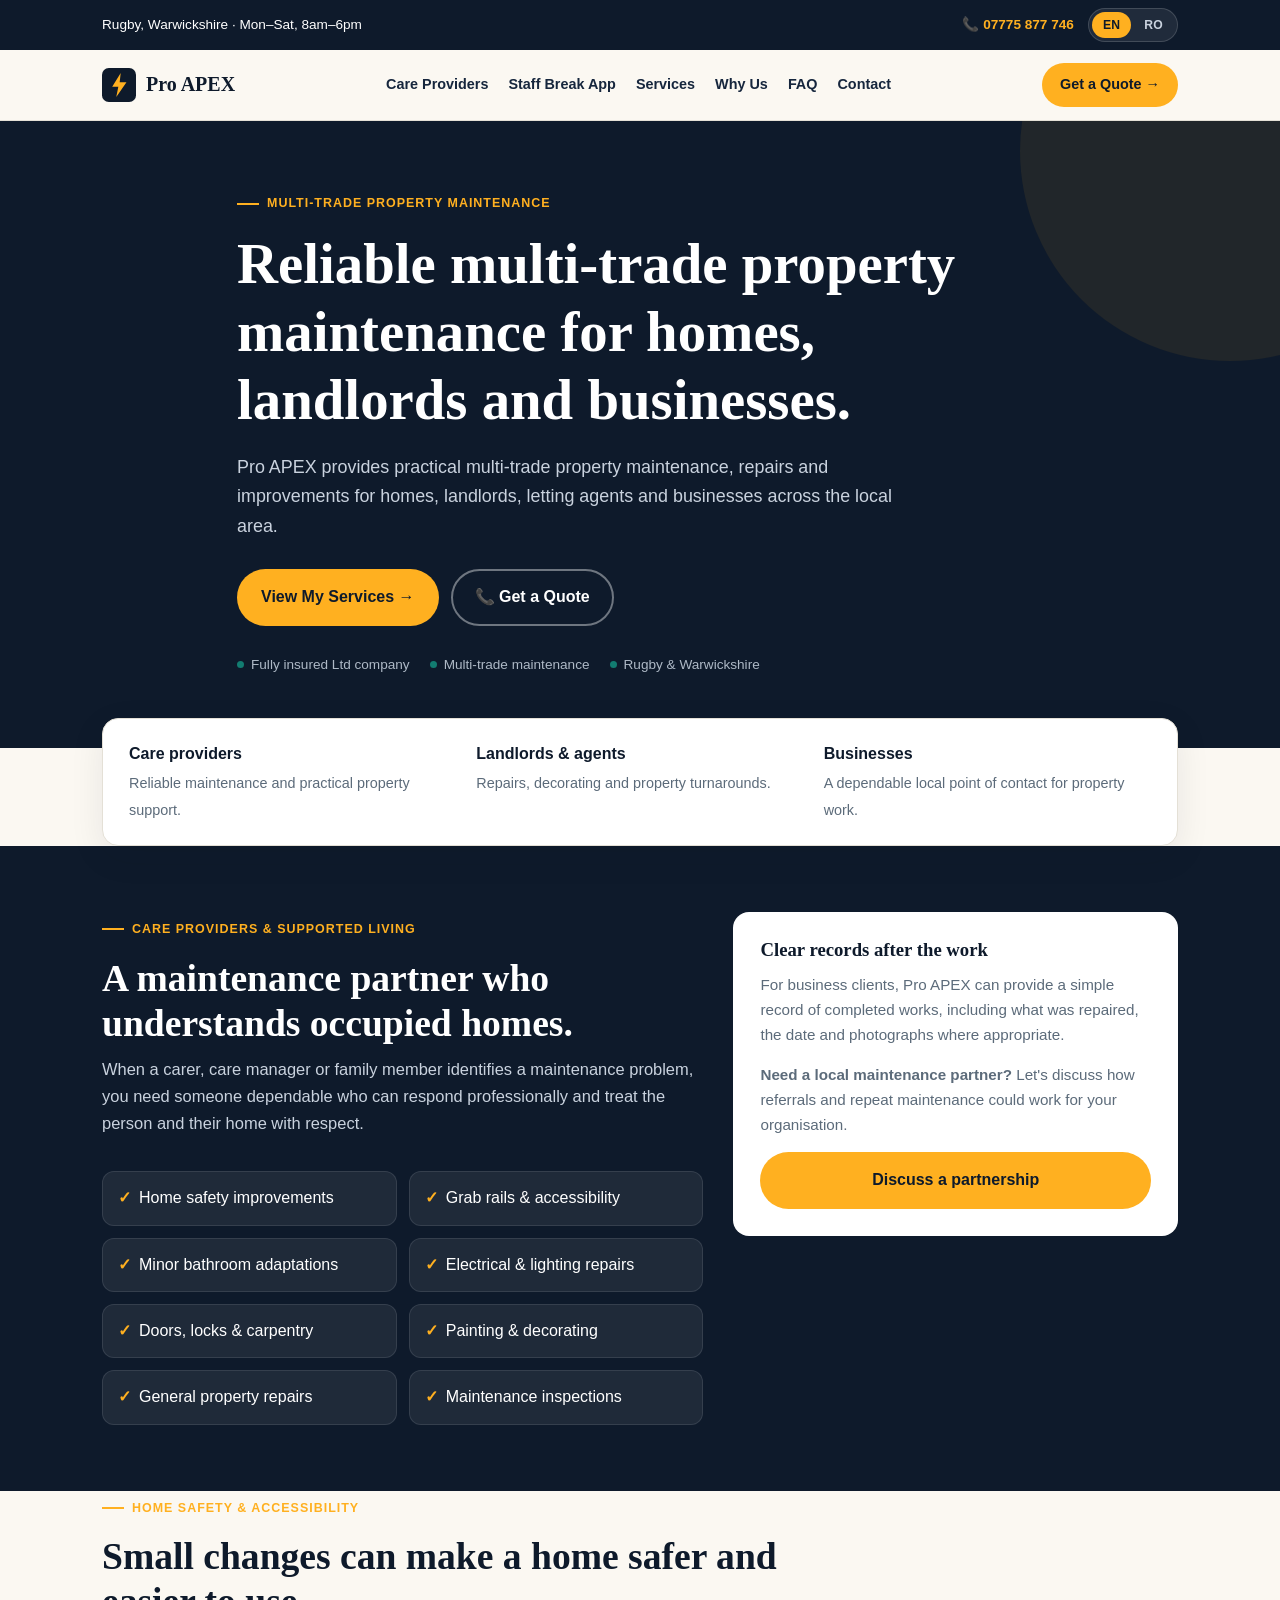
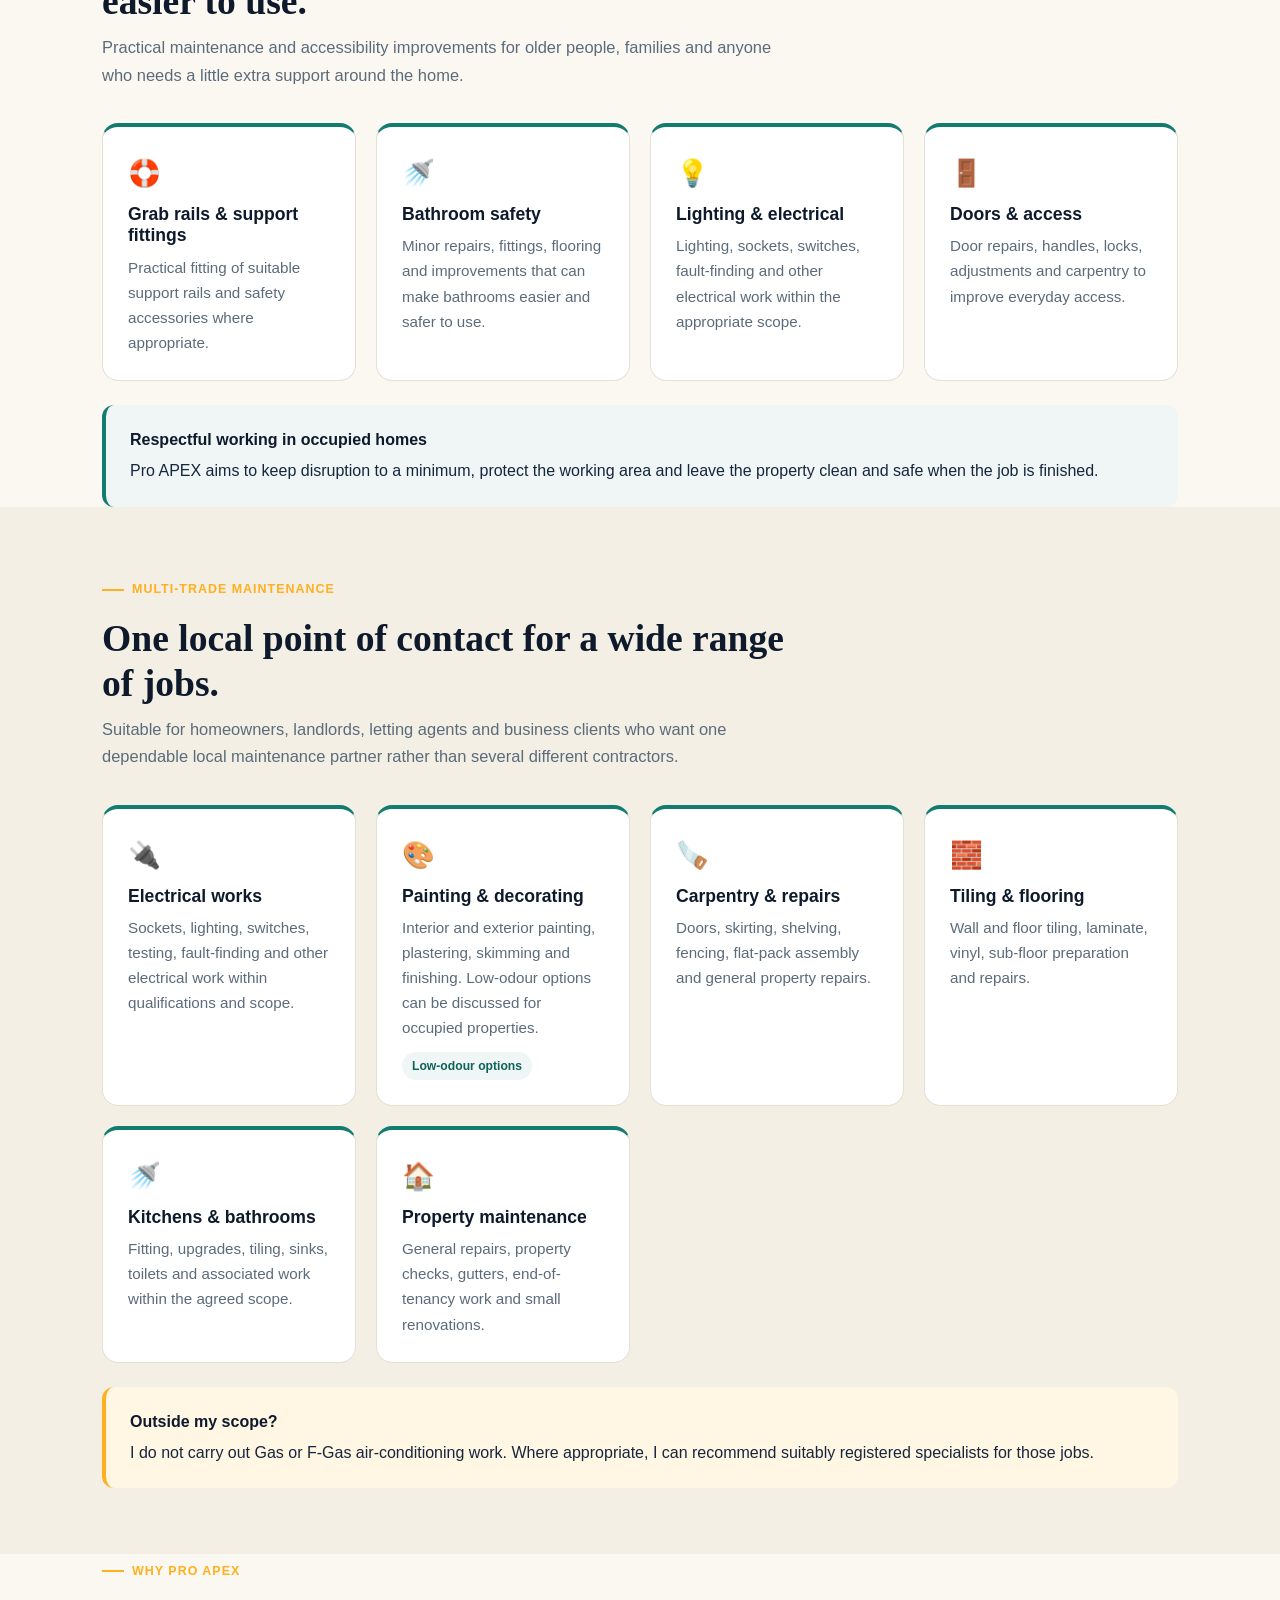
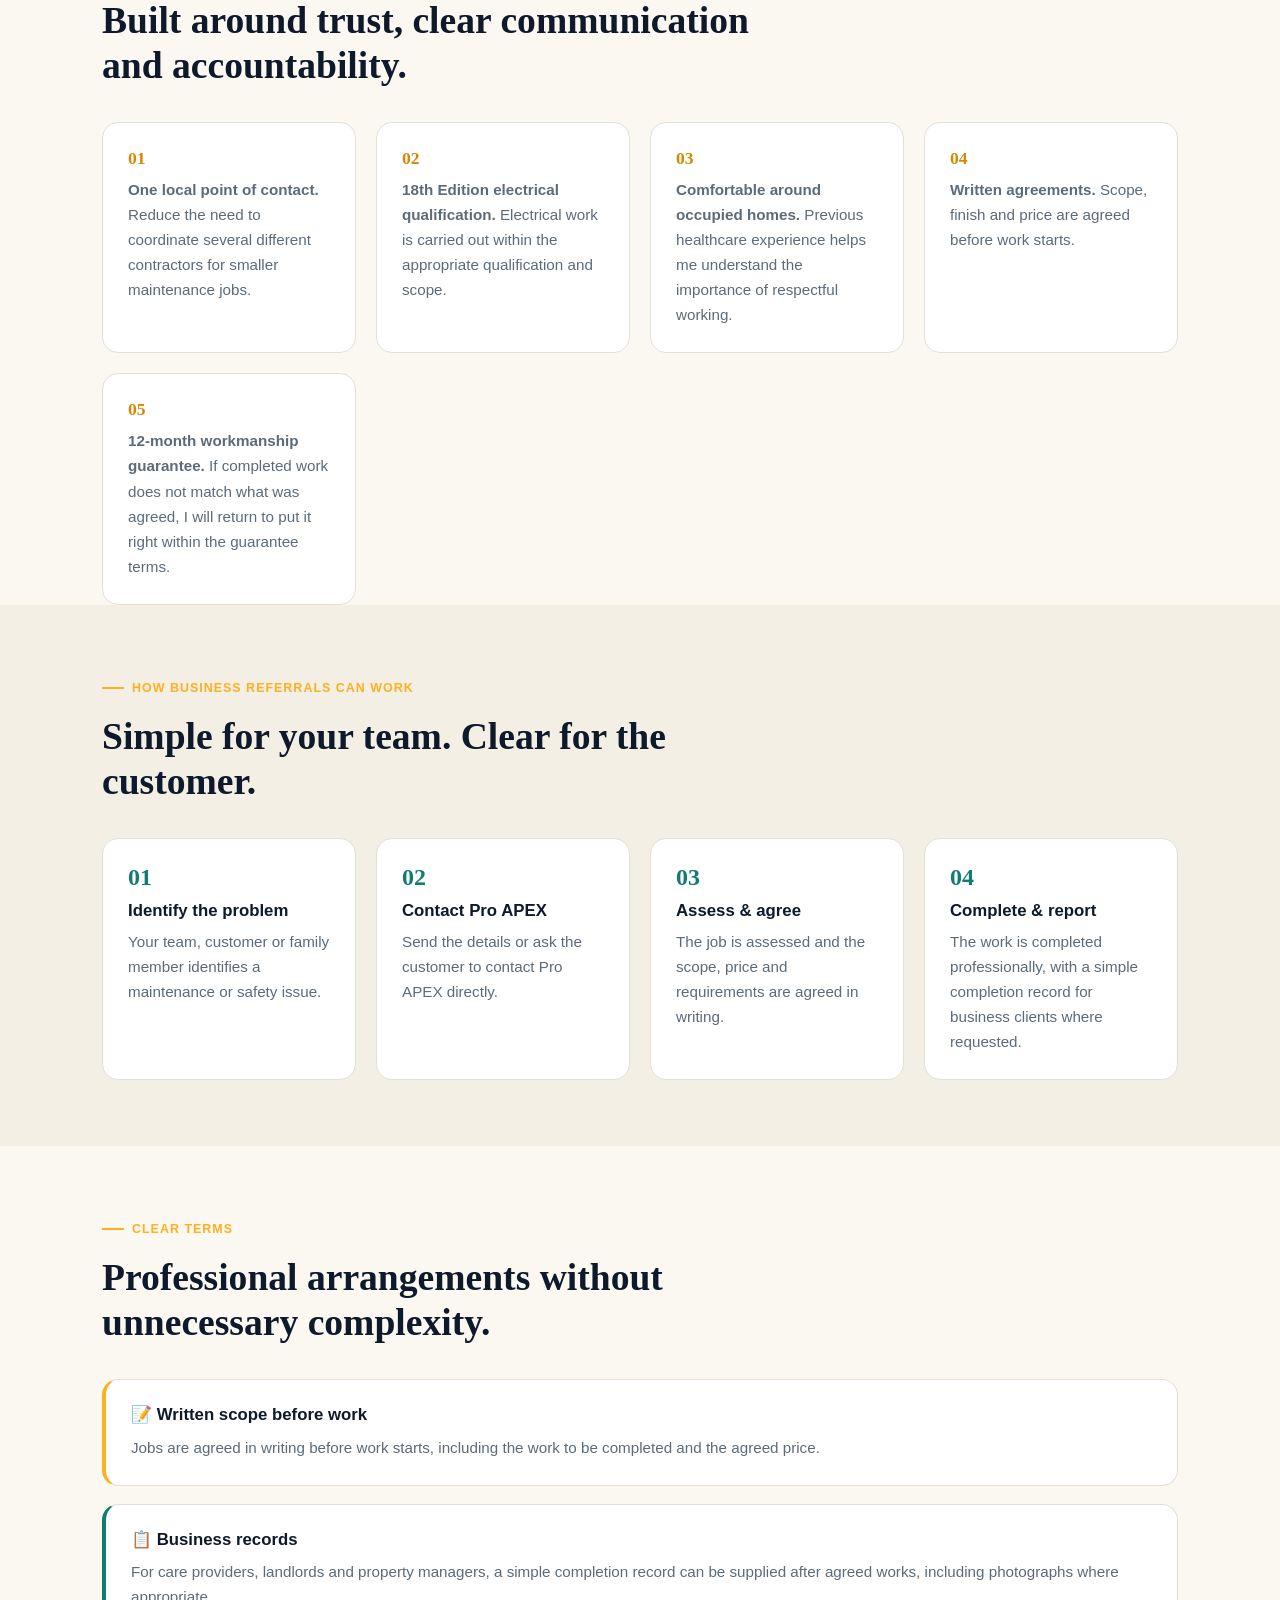
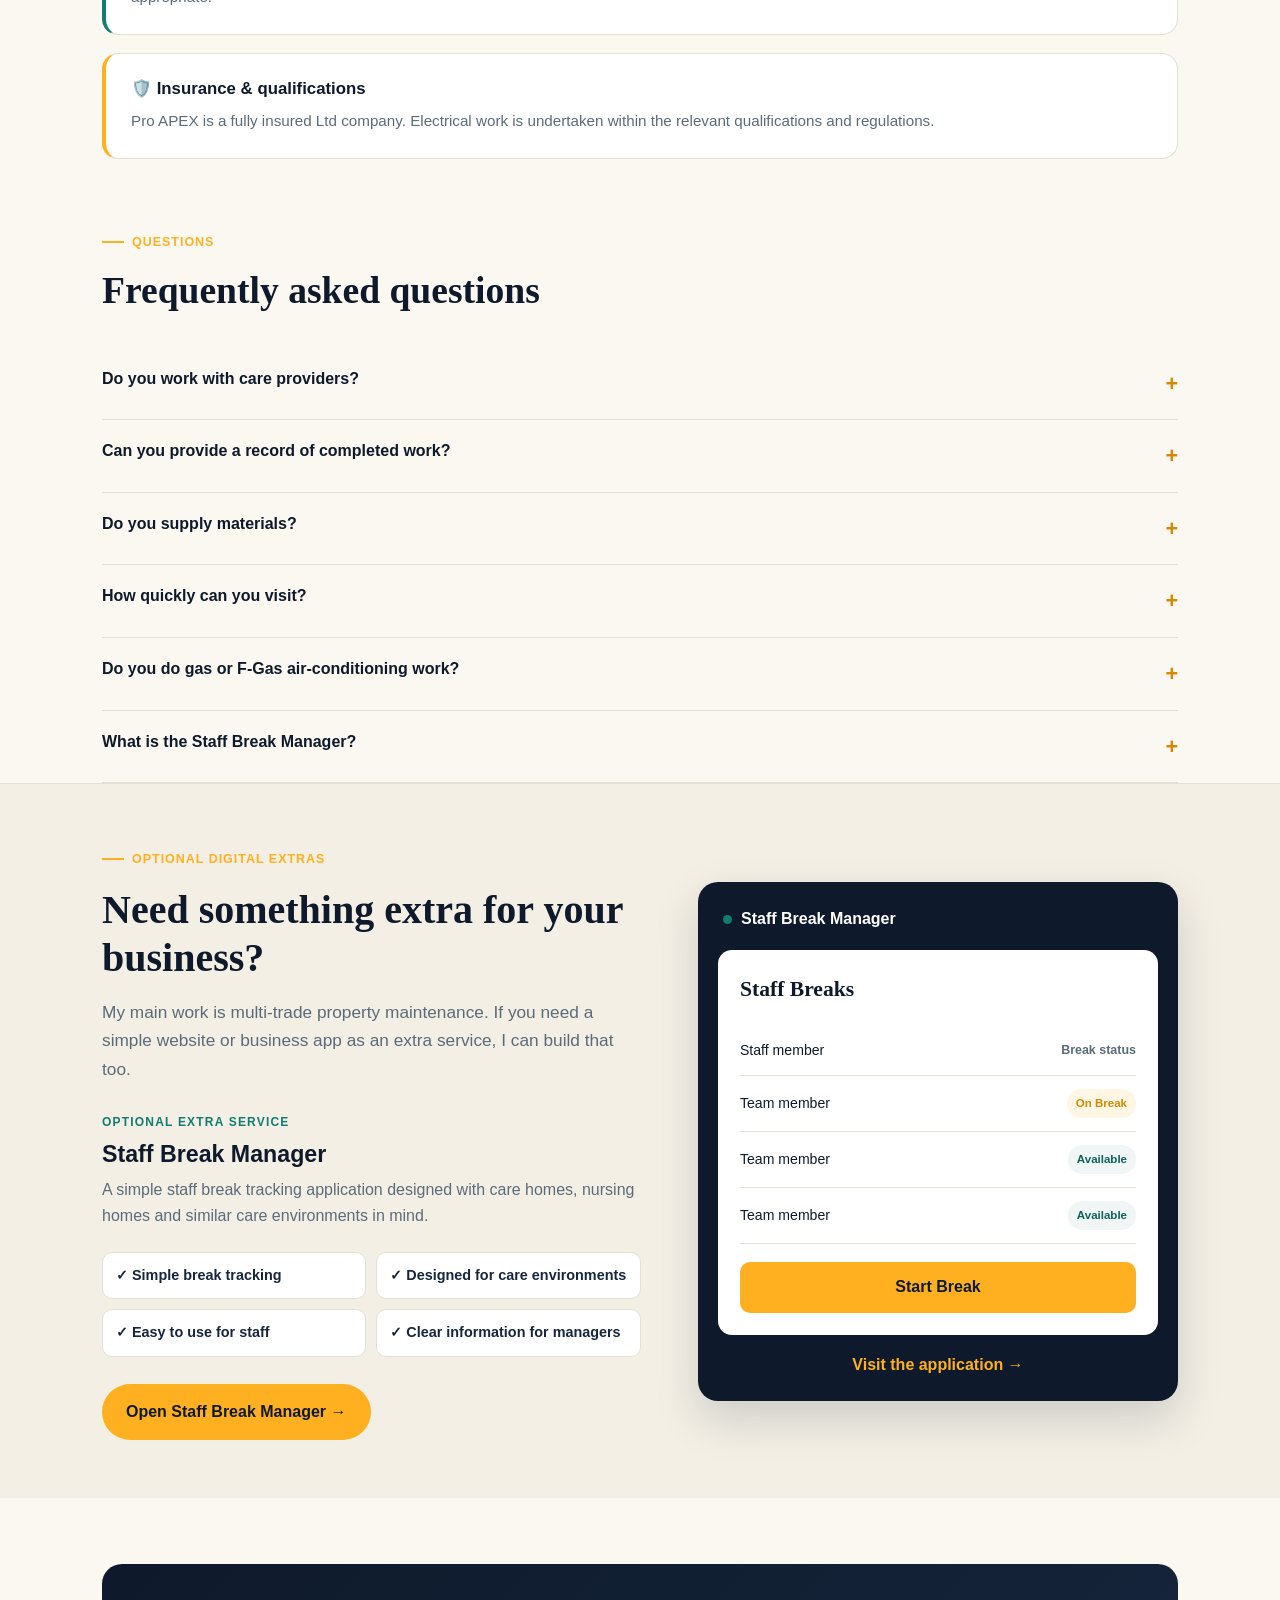
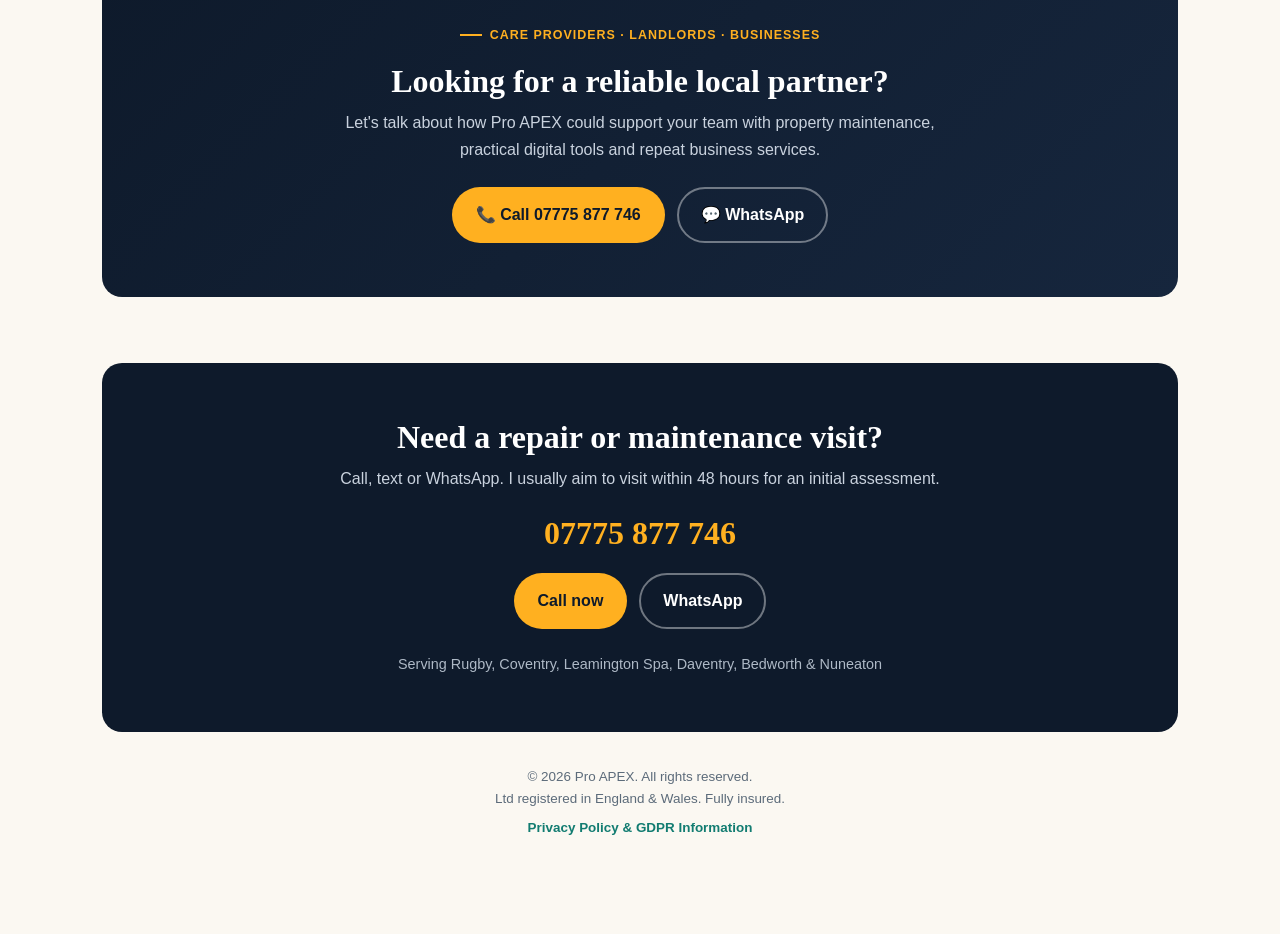
==== index.html @ b675829b "fff" ====
<!DOCTYPE html>
<html lang="en-GB">
<head>
<meta charset="UTF-8">
<meta name="viewport" content="width=device-width, initial-scale=1.0, viewport-fit=cover">

<title>Pro APEX | Multi-Trade Property Maintenance</title>

<meta name="description" content="Pro APEX provides reliable property maintenance and practical digital solutions for care providers, landlords, businesses and homes across Rugby and Warwickshire.">

<meta name="theme-color" content="#0E1A2B">
<meta name="robots" content="index, follow">

<style>
:root{
  --ink:#0E1A2B;
  --ink-soft:#16263D;
  --ivory:#FBF8F2;
  --white:#fff;
  --amber:#FFB020;
  --amber-deep:#D88700;
  --teal:#127C71;
  --teal-dark:#0D625A;
  --slate:#5C6B7A;
  --line:#E4E0D6;
  --soft:#F3EFE5;
  --soft-teal:#EFF6F5;
  --soft-amber:#FFF6E4;
  --radius:16px;
  --max:1120px;
}

*{margin:0;padding:0;box-sizing:border-box;}
html{scroll-behavior:smooth;}

body{
  font-family:Inter,-apple-system,BlinkMacSystemFont,"Segoe UI",Roboto,Arial,sans-serif;
  color:var(--ink);
  background:var(--ivory);
  line-height:1.65;
  -webkit-font-smoothing:antialiased;
  padding-bottom:70px;
}

h1,h2,h3,h4{font-family:Georgia,"Times New Roman",serif;line-height:1.2;color:var(--ink);}
.container{max-width:var(--max);margin:auto;padding:0 22px;}
a{color:inherit;}

.skip-link{position:absolute;left:-999px;background:var(--amber);padding:10px 16px;z-index:999;}
.skip-link:focus{left:16px;top:16px;}

/* TOP BAR */
.topbar{background:var(--ink);color:#fff;font-size:.85rem;}
.topbar .container{display:flex;justify-content:space-between;align-items:center;gap:8px;padding-top:8px;padding-bottom:8px;flex-wrap:wrap;}
.topbar a{text-decoration:none;color:#fff;}
.topbar .call{color:var(--amber);font-weight:800;}

/* NAV */
nav.main{position:sticky;top:0;z-index:50;background:rgba(251,248,242,.97);backdrop-filter:blur(10px);border-bottom:1px solid var(--line);}
nav.main .container{display:flex;align-items:center;justify-content:space-between;padding-top:13px;padding-bottom:13px;gap:14px;}
.brand{display:flex;align-items:center;gap:10px;text-decoration:none;font:700 1.25rem Georgia,serif;flex-shrink:0;}
.brand-mark{width:34px;height:34px;}
.navlinks{display:flex;gap:20px;font-size:.9rem;font-weight:700;}
.navlinks a{text-decoration:none;color:var(--ink-soft);}
.navlinks a:hover{color:var(--teal);}
.nav-right{display:flex;align-items:center;gap:14px;flex-shrink:0;}
.nav-cta{background:var(--amber);padding:10px 18px;border-radius:999px;text-decoration:none;font-weight:800;font-size:.9rem;white-space:nowrap;}
@media(max-width:850px){.navlinks{display:none;}}

/* LANGUAGE SWITCH */
.lang-switch{
  display:flex;
  align-items:center;
  gap:2px;
  background:var(--soft);
  border:1px solid var(--line);
  border-radius:999px;
  padding:3px;
}
.lang-btn{
  border:none;
  background:transparent;
  color:var(--ink-soft);
  font-weight:800;
  font-size:.76rem;
  letter-spacing:.02em;
  padding:6px 11px;
  border-radius:999px;
  cursor:pointer;
  font-family:inherit;
}
.lang-btn.active{background:var(--ink);color:#fff;}
.lang-btn:not(.active):hover{color:var(--teal-dark);}
.topbar .lang-switch{background:rgba(255,255,255,.08);border-color:rgba(255,255,255,.15);}
.topbar .lang-btn{color:#C9D2DE;}
.topbar .lang-btn.active{background:var(--amber);color:var(--ink);}

/* BUTTONS */
.btn{display:inline-flex;align-items:center;justify-content:center;gap:8px;padding:13px 22px;border-radius:999px;font-weight:800;text-decoration:none;border:2px solid transparent;transition:.18s;}
.btn-primary{background:var(--amber);color:var(--ink);}
.btn-primary:hover{background:#ffc34c;transform:translateY(-1px);}
.btn-outline{border-color:rgba(255,255,255,.4);color:#fff;}
.btn-outline:hover{border-color:#fff;}

/* HERO */
.hero{background:var(--ink);color:#fff;padding:66px 0 72px;position:relative;overflow:hidden;}
.hero:after{content:"";position:absolute;width:420px;height:420px;border-radius:50%;right:-160px;top:-180px;background:rgba(255,176,32,.08);}
.hero-inner{position:relative;z-index:2;max-width:850px;}
.eyebrow{display:inline-flex;align-items:center;gap:8px;font-size:.78rem;letter-spacing:.08em;text-transform:uppercase;color:var(--amber);font-weight:800;margin-bottom:16px;}
.eyebrow:before{content:"";width:22px;height:2px;background:var(--amber);}
.hero h1{font-size:clamp(2.25rem,5vw,3.55rem);color:#fff;margin-bottom:18px;max-width:800px;}
.hero .lead{font-size:1.12rem;color:#C9D2DE;max-width:690px;margin-bottom:28px;}
.hero-ctas{display:flex;gap:12px;flex-wrap:wrap;}
.hero-badges{display:flex;gap:20px;flex-wrap:wrap;margin-top:28px;color:#AEB9C6;font-size:.85rem;}
.hero-badges span{display:flex;align-items:center;gap:7px;}
.dot{width:7px;height:7px;border-radius:50%;background:var(--teal);display:inline-block;}

/* PARTNER STRIP */
.partner-strip{margin:-30px auto 0;position:relative;z-index:4;max-width:calc(var(--max) - 44px);background:#fff;border:1px solid var(--line);border-radius:var(--radius);box-shadow:0 10px 35px rgba(14,26,43,.08);padding:22px 26px;display:grid;grid-template-columns:repeat(3,1fr);gap:20px;}
.partner-strip strong{display:block;margin-bottom:3px;}
.partner-strip span{font-size:.9rem;color:var(--slate);}
@media(max-width:700px){.partner-strip{grid-template-columns:1fr;margin-left:16px;margin-right:16px;}}

/* GENERAL SECTIONS */
section{padding:66px 0;}
.section-alt{background:var(--soft);}
.section-head{max-width:700px;margin-bottom:34px;}
.section-head h2{font-size:clamp(1.8rem,3vw,2.35rem);}
.section-head p{color:var(--slate);margin-top:10px;font-size:1.03rem;}

/* CARE SECTION */
.care-section{background:var(--ink);color:#fff;}
.care-section h2,.care-section h3{color:#fff;}
.care-section .section-head p{color:#C9D2DE;}
.care-grid{display:grid;grid-template-columns:1.15fr .85fr;gap:30px;align-items:start;}
.care-list{display:grid;grid-template-columns:1fr 1fr;gap:12px;margin-top:20px;}
.care-list div{background:rgba(255,255,255,.07);border:1px solid rgba(255,255,255,.1);border-radius:12px;padding:13px 15px;}
.care-list div:before{content:"✓";color:var(--amber);font-weight:900;margin-right:8px;}
.care-panel{background:#fff;color:var(--ink);border-radius:var(--radius);padding:27px;}
.care-panel h3{color:var(--ink);margin-bottom:10px;}
.care-panel p{color:var(--slate);font-size:.95rem;margin-bottom:15px;}
.care-panel .btn{width:100%;}
@media(max-width:800px){.care-grid{grid-template-columns:1fr;}.care-list{grid-template-columns:1fr;}}

/* DIGITAL APP SECTION */
.app-section{background:var(--soft);padding:58px 0;border-top:1px solid var(--line);}
.app-grid{display:grid;grid-template-columns:1.05fr .95fr;gap:50px;align-items:center;}
.app-content{max-width:650px;}
.optional-extra .app-content h2{font-size:clamp(1.8rem,4vw,2.5rem);margin-bottom:16px;}
.app-lead{color:var(--slate);font-size:1.08rem;max-width:600px;margin-bottom:25px;}
.app-label{display:inline-block;color:var(--teal);font-size:.75rem;font-weight:900;letter-spacing:.1em;margin-bottom:8px;}
.app-content h3{font-family:inherit;font-size:1.45rem;margin-bottom:8px;}
.app-content h3 + p{color:var(--slate);max-width:560px;}
.app-features{display:grid;grid-template-columns:1fr 1fr;gap:10px;margin:22px 0 27px;}
.app-features div{background:#fff;border:1px solid var(--line);border-radius:10px;padding:11px 13px;font-size:.9rem;font-weight:700;color:var(--ink-soft);}
.optional-extra .app-card{background:var(--ink);border-radius:20px;padding:20px;box-shadow:0 18px 45px rgba(14,26,43,.16);max-width:480px;width:100%;margin-left:auto;}
.app-card-top{display:flex;align-items:center;gap:9px;color:#fff;font-weight:800;padding:4px 5px 18px;}
.app-status{width:9px;height:9px;background:var(--teal);border-radius:50%;display:inline-block;}
.app-preview{background:#fff;border-radius:14px;padding:22px;}
.preview-title{font-family:Georgia,"Times New Roman",serif;font-size:1.35rem;font-weight:700;color:var(--ink);margin-bottom:18px;}
.preview-row{display:flex;align-items:center;justify-content:space-between;gap:12px;padding:13px 0;border-bottom:1px solid var(--line);font-size:.88rem;}
.preview-row strong{color:var(--slate);font-size:.78rem;}
.break-badge,.available-badge{padding:5px 9px;border-radius:999px;font-size:.72rem;font-weight:800;}
.break-badge{background:var(--soft-amber);color:var(--amber-deep);}
.available-badge{background:var(--soft-teal);color:var(--teal-dark);}
.preview-button{margin-top:18px;background:var(--amber);color:var(--ink);text-align:center;padding:12px;border-radius:10px;font-weight:900;}
.app-card-link{display:block;color:var(--amber);text-decoration:none;font-weight:800;text-align:center;padding:17px 5px 3px;}
.app-card-link:hover{color:#fff;}
@media(max-width:800px){.app-grid{grid-template-columns:1fr;gap:35px;}.app-card{margin:0 auto;}}
@media(max-width:600px){.app-section{padding:55px 0;}.app-features{grid-template-columns:1fr;}.app-card{padding:14px;border-radius:16px;}}

/* SERVICES */
.services-grid{display:grid;grid-template-columns:repeat(auto-fit,minmax(250px,1fr));gap:20px;}
.service-card{background:#fff;border:1px solid var(--line);border-radius:var(--radius);padding:25px;border-top:4px solid var(--teal);}
.service-card h3{font-family:inherit;font-size:1.1rem;margin-bottom:8px;}
.service-card p{color:var(--slate);font-size:.95rem;}
.icon{font-size:1.65rem;margin-bottom:9px;display:block;}
.service-tag{display:inline-block;margin-top:11px;background:var(--soft-teal);color:var(--teal-dark);padding:4px 10px;border-radius:999px;font-size:.76rem;font-weight:800;}

/* REPORT */
.report{background:var(--soft-teal);border-left:4px solid var(--teal);border-radius:12px;padding:22px 24px;margin-top:24px;}
.report strong{display:block;margin-bottom:5px;}
.report p{color:var(--ink-soft);}

/* WHY */
.why-grid{display:grid;grid-template-columns:repeat(auto-fit,minmax(220px,1fr));gap:20px;}
.why-card{background:#fff;border:1px solid var(--line);border-radius:var(--radius);padding:25px;min-height:145px;}
.why-card .num{display:block;color:var(--amber-deep);font:700 1.1rem Georgia,serif;margin-bottom:8px;}
.why-card p{color:var(--slate);font-size:.95rem;}

/* STEPS */
.steps-grid{display:grid;grid-template-columns:repeat(auto-fit,minmax(240px,1fr));gap:20px;}
.step-card{background:#fff;border:1px solid var(--line);border-radius:var(--radius);padding:25px;}
.step-card .num{color:var(--teal);font:700 1.5rem Georgia,serif;margin-bottom:10px;display:block;}
.step-card h3{font-family:inherit;font-size:1.05rem;margin-bottom:7px;}
.step-card p{color:var(--slate);font-size:.95rem;}

/* INFO */
.info-stack{display:grid;gap:18px;}
.info-card{background:#fff;border:1px solid var(--line);border-radius:var(--radius);padding:25px;border-left:4px solid var(--amber);}
.info-card.teal{border-left-color:var(--teal);}
.info-card h3{font-family:inherit;font-size:1.05rem;margin-bottom:9px;}
.info-card p{color:var(--slate);font-size:.95rem;}

/* FAQ */
.faq-item{border-bottom:1px solid var(--line);padding:18px 0;}
.faq-item summary{font-weight:800;cursor:pointer;list-style:none;display:flex;justify-content:space-between;gap:15px;}
.faq-item summary::-webkit-details-marker{display:none;}
.faq-item summary:after{content:"+";color:var(--amber-deep);font-size:1.35rem;}
.faq-item[open] summary:after{content:"–";}
.faq-item p{margin-top:10px;color:var(--slate);max-width:760px;}

/* CTA */
.business-cta{background:linear-gradient(135deg,var(--ink),var(--ink-soft));border-radius:20px;padding:54px 30px;text-align:center;color:#fff;}
.business-cta h2{color:#fff;font-size:2rem;margin-bottom:10px;}
.business-cta p{color:#C9D2DE;max-width:650px;margin:0 auto 24px;}

/* CONTACT */
.contact{background:var(--ink);color:#fff;border-radius:20px;padding:55px 26px;text-align:center;}
.contact h2{color:#fff;font-size:2rem;margin-bottom:9px;}
.contact .sub{color:#C9D2DE;margin-bottom:23px;}
.phone-big{font:700 2rem Georgia,serif;color:var(--amber);text-decoration:none;}
.contact-actions{display:flex;justify-content:center;gap:12px;flex-wrap:wrap;margin-top:20px;}
.area-list{margin-top:24px;color:#AEB9C6;font-size:.9rem;}

/* FOOTER */
footer{text-align:center;padding:34px 20px 25px;color:var(--slate);font-size:.84rem;}
footer a{color:var(--teal);font-weight:700;text-decoration:none;}

/* MOBILE BAR */
.mobile-bar{display:none;position:fixed;left:0;right:0;bottom:0;z-index:100;background:var(--ink);padding:9px 12px calc(9px + env(safe-area-inset-bottom));gap:9px;}
.mobile-bar a{flex:1;text-align:center;padding:11px;border-radius:10px;text-decoration:none;font-weight:800;}
.mobile-bar .call{background:var(--amber);color:var(--ink);}
.mobile-bar .app{background:var(--teal);color:#fff;}
@media(max-width:780px){.mobile-bar{display:flex;}}

:focus-visible{outline:3px solid var(--amber);outline-offset:3px;}

@media(max-width:600px){
  section{padding:48px 0;}
  .hero{padding:48px 0 62px;}
  .hero h1{font-size:2.15rem;}
  .contact,.business-cta{border-radius:0;}
  .lang-switch{padding:2px;}
  .lang-btn{padding:5px 9px;font-size:.72rem;}
}
</style>
</head>

<body>

<a href="#main" class="skip-link">Skip to main content</a>

<!-- TOP BAR -->
<div class="topbar">
  <div class="container">
    <span data-i18n="topbar_hours">Rugby, Warwickshire · Mon–Sat, 8am–6pm</span>
    <div style="display:flex;align-items:center;gap:14px;">
      <a class="call" href="tel:+447775877746">📞 07775 877 746</a>
      <div class="lang-switch" role="group" aria-label="Language">
        <button class="lang-btn" data-lang="en" type="button">EN</button>
        <button class="lang-btn" data-lang="ro" type="button">RO</button>
      </div>
    </div>
  </div>
</div>

<!-- NAVIGATION -->
<nav class="main">
  <div class="container">

    <a class="brand" href="#main" aria-label="Pro APEX home">
      <svg class="brand-mark" viewBox="0 0 100 100" aria-hidden="true">
        <rect width="100" height="100" rx="20" fill="#0E1A2B"/>
        <path d="M55 15 L30 55 L48 55 L42 85 L72 42 L52 42 Z" fill="#FFB020"/>
      </svg>
      Pro APEX
    </a>

    <div class="navlinks">
      <a href="#care" data-i18n="nav_care">Care Providers</a>
      <a href="#app" data-i18n="nav_app">Staff Break App</a>
      <a href="#services" data-i18n="nav_services">Services</a>
      <a href="#trust" data-i18n="nav_trust">Why Us</a>
      <a href="#faq" data-i18n="nav_faq">FAQ</a>
      <a href="#contact" data-i18n="nav_contact">Contact</a>
    </div>

    <div class="nav-right">
      <a class="nav-cta" href="#contact" data-i18n="nav_cta">Get a Quote →</a>
    </div>

  </div>
</nav>

<main id="main">

<!-- HERO -->
<header class="hero">
  <div class="container hero-inner">

    <div class="eyebrow" data-i18n="hero_eyebrow">Multi-Trade Property Maintenance</div>

    <h1 data-i18n="hero_h1">Reliable multi-trade property maintenance for homes, landlords and businesses.</h1>

    <p class="lead" data-i18n="hero_lead">Pro APEX provides practical multi-trade property maintenance, repairs and improvements for homes, landlords, letting agents and businesses across the local area.</p>

    <div class="hero-ctas">
      <a class="btn btn-primary" href="#services" data-i18n="hero_cta1">View My Services →</a>
      <a class="btn btn-outline" href="#contact" data-i18n="hero_cta2">📞 Get a Quote</a>
    </div>

    <div class="hero-badges">
      <span><i class="dot"></i><span data-i18n="hero_badge1">Fully insured Ltd company</span></span>
      <span><i class="dot"></i><span data-i18n="hero_badge2">Multi-trade maintenance</span></span>
      <span><i class="dot"></i><span data-i18n="hero_badge3">Rugby & Warwickshire</span></span>
    </div>

  </div>
</header>

<!-- PARTNER STRIP -->
<div class="container">
  <div class="partner-strip">
    <div>
      <strong data-i18n="partner1_title">Care providers</strong>
      <span data-i18n="partner1_desc">Reliable maintenance and practical property support.</span>
    </div>
    <div>
      <strong data-i18n="partner2_title">Landlords & agents</strong>
      <span data-i18n="partner2_desc">Repairs, decorating and property turnarounds.</span>
    </div>
    <div>
      <strong data-i18n="partner3_title">Businesses</strong>
      <span data-i18n="partner3_desc">A dependable local point of contact for property work.</span>
    </div>
  </div>
</div>

<!-- CARE PROVIDERS -->
<section id="care" class="care-section">
  <div class="container">
    <div class="care-grid">

      <div>
        <div class="section-head">
          <div class="eyebrow" data-i18n="care_eyebrow">Care providers & supported living</div>
          <h2 data-i18n="care_h2">A maintenance partner who understands occupied homes.</h2>
          <p data-i18n="care_p">When a carer, care manager or family member identifies a maintenance problem, you need someone dependable who can respond professionally and treat the person and their home with respect.</p>
        </div>

        <div class="care-list">
          <div data-i18n="care_item1">Home safety improvements</div>
          <div data-i18n="care_item2">Grab rails & accessibility</div>
          <div data-i18n="care_item3">Minor bathroom adaptations</div>
          <div data-i18n="care_item4">Electrical & lighting repairs</div>
          <div data-i18n="care_item5">Doors, locks & carpentry</div>
          <div data-i18n="care_item6">Painting & decorating</div>
          <div data-i18n="care_item7">General property repairs</div>
          <div data-i18n="care_item8">Maintenance inspections</div>
        </div>
      </div>

      <div class="care-panel">
        <h3 data-i18n="care_panel_h3">Clear records after the work</h3>
        <p data-i18n="care_panel_p1">For business clients, Pro APEX can provide a simple record of completed works, including what was repaired, the date and photographs where appropriate.</p>
        <p><strong data-i18n="care_panel_p2_strong">Need a local maintenance partner?</strong> <span data-i18n="care_panel_p2_rest">Let's discuss how referrals and repeat maintenance could work for your organisation.</span></p>
        <a class="btn btn-primary" href="#business" data-i18n="care_panel_btn">Discuss a partnership</a>
      </div>

    </div>
  </div>
</section>

<!-- HOME SAFETY -->
<section class="container">

  <div class="section-head">
    <div class="eyebrow" data-i18n="safety_eyebrow">Home safety & accessibility</div>
    <h2 data-i18n="safety_h2">Small changes can make a home safer and easier to use.</h2>
    <p data-i18n="safety_p">Practical maintenance and accessibility improvements for older people, families and anyone who needs a little extra support around the home.</p>
  </div>

  <div class="services-grid">

    <div class="service-card">
      <span class="icon">🛟</span>
      <h3 data-i18n="safety1_title">Grab rails & support fittings</h3>
      <p data-i18n="safety1_desc">Practical fitting of suitable support rails and safety accessories where appropriate.</p>
    </div>

    <div class="service-card">
      <span class="icon">🚿</span>
      <h3 data-i18n="safety2_title">Bathroom safety</h3>
      <p data-i18n="safety2_desc">Minor repairs, fittings, flooring and improvements that can make bathrooms easier and safer to use.</p>
    </div>

    <div class="service-card">
      <span class="icon">💡</span>
      <h3 data-i18n="safety3_title">Lighting & electrical</h3>
      <p data-i18n="safety3_desc">Lighting, sockets, switches, fault-finding and other electrical work within the appropriate scope.</p>
    </div>

    <div class="service-card">
      <span class="icon">🚪</span>
      <h3 data-i18n="safety4_title">Doors & access</h3>
      <p data-i18n="safety4_desc">Door repairs, handles, locks, adjustments and carpentry to improve everyday access.</p>
    </div>

  </div>

  <div class="report">
    <strong data-i18n="report_strong">Respectful working in occupied homes</strong>
    <p data-i18n="report_p">Pro APEX aims to keep disruption to a minimum, protect the working area and leave the property clean and safe when the job is finished.</p>
  </div>

</section>

<!-- SERVICES -->
<section id="services" class="section-alt">
  <div class="container">

    <div class="section-head">
      <div class="eyebrow" data-i18n="services_eyebrow">Multi-trade maintenance</div>
      <h2 data-i18n="services_h2">One local point of contact for a wide range of jobs.</h2>
      <p data-i18n="services_p">Suitable for homeowners, landlords, letting agents and business clients who want one dependable local maintenance partner rather than several different contractors.</p>
    </div>

    <div class="services-grid">

      <div class="service-card">
        <span class="icon">🔌</span>
        <h3 data-i18n="serv1_title">Electrical works</h3>
        <p data-i18n="serv1_desc">Sockets, lighting, switches, testing, fault-finding and other electrical work within qualifications and scope.</p>
      </div>

      <div class="service-card">
        <span class="icon">🎨</span>
        <h3 data-i18n="serv2_title">Painting & decorating</h3>
        <p data-i18n="serv2_desc">Interior and exterior painting, plastering, skimming and finishing. Low-odour options can be discussed for occupied properties.</p>
        <span class="service-tag" data-i18n="serv2_tag">Low-odour options</span>
      </div>

      <div class="service-card">
        <span class="icon">🪚</span>
        <h3 data-i18n="serv3_title">Carpentry & repairs</h3>
        <p data-i18n="serv3_desc">Doors, skirting, shelving, fencing, flat-pack assembly and general property repairs.</p>
      </div>

      <div class="service-card">
        <span class="icon">🧱</span>
        <h3 data-i18n="serv4_title">Tiling & flooring</h3>
        <p data-i18n="serv4_desc">Wall and floor tiling, laminate, vinyl, sub-floor preparation and repairs.</p>
      </div>

      <div class="service-card">
        <span class="icon">🚿</span>
        <h3 data-i18n="serv5_title">Kitchens & bathrooms</h3>
        <p data-i18n="serv5_desc">Fitting, upgrades, tiling, sinks, toilets and associated work within the agreed scope.</p>
      </div>

      <div class="service-card">
        <span class="icon">🏠</span>
        <h3 data-i18n="serv6_title">Property maintenance</h3>
        <p data-i18n="serv6_desc">General repairs, property checks, gutters, end-of-tenancy work and small renovations.</p>
      </div>

    </div>

    <div class="report" style="border-left-color:var(--amber);background:var(--soft-amber)">
      <strong data-i18n="outside_scope_strong">Outside my scope?</strong>
      <p data-i18n="outside_scope_p">I do not carry out Gas or F-Gas air-conditioning work. Where appropriate, I can recommend suitably registered specialists for those jobs.</p>
    </div>

  </div>
</section>

<!-- WHY US -->
<section id="trust" class="container">

  <div class="section-head">
    <div class="eyebrow" data-i18n="why_eyebrow">Why Pro APEX</div>
    <h2 data-i18n="why_h2">Built around trust, clear communication and accountability.</h2>
  </div>

  <div class="why-grid">

    <div class="why-card">
      <span class="num">01</span>
      <p><strong data-i18n="why1_strong">One local point of contact.</strong> <span data-i18n="why1_rest">Reduce the need to coordinate several different contractors for smaller maintenance jobs.</span></p>
    </div>

    <div class="why-card">
      <span class="num">02</span>
      <p><strong data-i18n="why2_strong">18th Edition electrical qualification.</strong> <span data-i18n="why2_rest">Electrical work is carried out within the appropriate qualification and scope.</span></p>
    </div>

    <div class="why-card">
      <span class="num">03</span>
      <p><strong data-i18n="why3_strong">Comfortable around occupied homes.</strong> <span data-i18n="why3_rest">Previous healthcare experience helps me understand the importance of respectful working.</span></p>
    </div>

    <div class="why-card">
      <span class="num">04</span>
      <p><strong data-i18n="why4_strong">Written agreements.</strong> <span data-i18n="why4_rest">Scope, finish and price are agreed before work starts.</span></p>
    </div>

    <div class="why-card">
      <span class="num">05</span>
      <p><strong data-i18n="why5_strong">12-month workmanship guarantee.</strong> <span data-i18n="why5_rest">If completed work does not match what was agreed, I will return to put it right within the guarantee terms.</span></p>
    </div>

  </div>
</section>

<!-- BUSINESS PROCESS -->
<section class="section-alt">
  <div class="container">

    <div class="section-head">
      <div class="eyebrow" data-i18n="steps_eyebrow">How business referrals can work</div>
      <h2 data-i18n="steps_h2">Simple for your team. Clear for the customer.</h2>
    </div>

    <div class="steps-grid">

      <div class="step-card">
        <span class="num">01</span>
        <h3 data-i18n="step1_title">Identify the problem</h3>
        <p data-i18n="step1_desc">Your team, customer or family member identifies a maintenance or safety issue.</p>
      </div>

      <div class="step-card">
        <span class="num">02</span>
        <h3 data-i18n="step2_title">Contact Pro APEX</h3>
        <p data-i18n="step2_desc">Send the details or ask the customer to contact Pro APEX directly.</p>
      </div>

      <div class="step-card">
        <span class="num">03</span>
        <h3 data-i18n="step3_title">Assess & agree</h3>
        <p data-i18n="step3_desc">The job is assessed and the scope, price and requirements are agreed in writing.</p>
      </div>

      <div class="step-card">
        <span class="num">04</span>
        <h3 data-i18n="step4_title">Complete & report</h3>
        <p data-i18n="step4_desc">The work is completed professionally, with a simple completion record for business clients where requested.</p>
      </div>

    </div>
  </div>
</section>

<!-- TERMS -->
<section>
  <div class="container">

    <div class="section-head">
      <div class="eyebrow" data-i18n="terms_eyebrow">Clear terms</div>
      <h2 data-i18n="terms_h2">Professional arrangements without unnecessary complexity.</h2>
    </div>

    <div class="info-stack">

      <div class="info-card">
        <h3 data-i18n="terms1_title">📝 Written scope before work</h3>
        <p data-i18n="terms1_desc">Jobs are agreed in writing before work starts, including the work to be completed and the agreed price.</p>
      </div>

      <div class="info-card teal">
        <h3 data-i18n="terms2_title">📋 Business records</h3>
        <p data-i18n="terms2_desc">For care providers, landlords and property managers, a simple completion record can be supplied after agreed works, including photographs where appropriate.</p>
      </div>

      <div class="info-card">
        <h3 data-i18n="terms3_title">🛡️ Insurance & qualifications</h3>
        <p data-i18n="terms3_desc">Pro APEX is a fully insured Ltd company. Electrical work is undertaken within the relevant qualifications and regulations.</p>
      </div>

    </div>
  </div>
</section>

<!-- FAQ -->
<section id="faq" class="container">

  <div class="section-head">
    <div class="eyebrow" data-i18n="faq_eyebrow">Questions</div>
    <h2 data-i18n="faq_h2">Frequently asked questions</h2>
  </div>

  <div>

    <details class="faq-item">
      <summary data-i18n="faq1_q">Do you work with care providers?</summary>
      <p data-i18n="faq1_a">Yes. Pro APEX is available for maintenance, repairs and practical home safety improvements for care providers, supported living environments, landlords and occupied homes.</p>
    </details>

    <details class="faq-item">
      <summary data-i18n="faq2_q">Can you provide a record of completed work?</summary>
      <p data-i18n="faq2_a">For business clients, a simple completion record can be provided, including the work carried out, date and photographs where appropriate.</p>
    </details>

    <details class="faq-item">
      <summary data-i18n="faq3_q">Do you supply materials?</summary>
      <p data-i18n="faq3_a">For private customers, the standard service is labour-only unless otherwise agreed. For business maintenance arrangements, the supply of materials can be discussed as part of the agreed job.</p>
    </details>

    <details class="faq-item">
      <summary data-i18n="faq4_q">How quickly can you visit?</summary>
      <p data-i18n="faq4_a">I usually aim to visit within 48 hours for an initial assessment, subject to availability and the nature of the job.</p>
    </details>

    <details class="faq-item">
      <summary data-i18n="faq5_q">Do you do gas or F-Gas air-conditioning work?</summary>
      <p data-i18n="faq5_a">No. These services are outside my qualifications. Where appropriate, I can recommend suitably registered specialists.</p>
    </details>

    <details class="faq-item">
      <summary data-i18n="faq6_q">What is the Staff Break Manager?</summary>
      <p data-i18n="faq6_a">Staff Break Manager is a simple digital tool designed to help businesses, particularly care environments, keep track of staff breaks in a straightforward way.</p>
    </details>

  </div>
</section>

<!-- STAFF BREAK APP -->
<section id="app" class="app-section optional-extra">
  <div class="container">
    <div class="app-grid">

      <div class="app-content">
        <div class="eyebrow" data-i18n="app_eyebrow">Optional digital extras</div>
        <h2 data-i18n="app_h2">Need something extra for your business?</h2>
        <p class="app-lead" data-i18n="app_lead">My main work is multi-trade property maintenance. If you need a simple website or business app as an extra service, I can build that too.</p>

        <div class="app-label" data-i18n="app_label">OPTIONAL EXTRA SERVICE</div>
        <h3>Staff Break Manager</h3>
        <p data-i18n="app_h3_p">A simple staff break tracking application designed with care homes, nursing homes and similar care environments in mind.</p>

        <div class="app-features">
          <div data-i18n="app_feat1">✓ Simple break tracking</div>
          <div data-i18n="app_feat2">✓ Designed for care environments</div>
          <div data-i18n="app_feat3">✓ Easy to use for staff</div>
          <div data-i18n="app_feat4">✓ Clear information for managers</div>
        </div>

        <a class="btn btn-primary" href="https://breakclock.app/" target="_blank" rel="noopener" data-i18n="app_cta">Open Staff Break Manager →</a>
      </div>

      <div class="app-card">
        <div class="app-card-top">
          <span class="app-status"></span>
          <span>Staff Break Manager</span>
        </div>

        <div class="app-preview">
          <div class="preview-title" data-i18n="preview_title">Staff Breaks</div>

          <div class="preview-row">
            <span data-i18n="preview_row_head1">Staff member</span>
            <strong data-i18n="preview_row_head2">Break status</strong>
          </div>

          <div class="preview-row">
            <span data-i18n="preview_member">Team member</span>
            <span class="break-badge" data-i18n="badge_on_break">On Break</span>
          </div>

          <div class="preview-row">
            <span data-i18n="preview_member">Team member</span>
            <span class="available-badge" data-i18n="badge_available">Available</span>
          </div>

          <div class="preview-row">
            <span data-i18n="preview_member">Team member</span>
            <span class="available-badge" data-i18n="badge_available">Available</span>
          </div>

          <div class="preview-button" data-i18n="preview_button">Start Break</div>
        </div>

        <a class="app-card-link" href="https://breakclock.app/" target="_blank" rel="noopener" data-i18n="app_card_link">Visit the application →</a>
      </div>

    </div>
  </div>
</section>


<!-- BUSINESS CTA -->
<section id="business">
  <div class="container">
    <div class="business-cta">

      <div class="eyebrow" data-i18n="business_eyebrow">Care providers · landlords · businesses</div>
      <h2 data-i18n="business_h2">Looking for a reliable local partner?</h2>
      <p data-i18n="business_p">Let's talk about how Pro APEX could support your team with property maintenance, practical digital tools and repeat business services.</p>

      <div class="contact-actions">
        <a class="btn btn-primary" href="tel:+447775877746" data-i18n="business_call">📞 Call 07775 877 746</a>
        <a class="btn btn-outline" href="https://wa.me/447775877746" target="_blank" rel="noopener" data-i18n="business_whatsapp">💬 WhatsApp</a>
      </div>

    </div>
  </div>
</section>

<!-- CONTACT -->
<section id="contact" class="container">
  <div class="contact">

    <h2 data-i18n="contact_h2">Need a repair or maintenance visit?</h2>
    <p class="sub" data-i18n="contact_sub">Call, text or WhatsApp. I usually aim to visit within 48 hours for an initial assessment.</p>

    <a class="phone-big" href="tel:+447775877746">07775 877 746</a>

    <div class="contact-actions">
      <a class="btn btn-primary" href="tel:+447775877746" data-i18n="contact_call">Call now</a>
      <a class="btn btn-outline" href="https://wa.me/447775877746" target="_blank" rel="noopener" data-i18n="contact_whatsapp">WhatsApp</a>
    </div>

    <div class="area-list" data-i18n="area_list">Serving Rugby, Coventry, Leamington Spa, Daventry, Bedworth & Nuneaton</div>

  </div>
</section>

</main>

<!-- FOOTER -->
<footer>
  <div class="container">
    <span data-i18n="footer_copyright">© 2026 Pro APEX. All rights reserved.</span>
    <br>
    <span data-i18n="footer_reg">Ltd registered in England &amp; Wales. Fully insured.</span>
    <div style="margin-top:7px">
      <a href="privacy.html" data-i18n="footer_privacy">Privacy Policy &amp; GDPR Information</a>
    </div>
  </div>
</footer>

<!-- MOBILE BAR -->
<div class="mobile-bar">
  <a class="call" href="tel:+447775877746" data-i18n="mobile_call">📞 Call</a>
  <a class="app" href="#services" data-i18n="mobile_app">🔧 Services</a>
</div>

<script>
const translations = {
  en: {},
  ro: {
    topbar_hours: "Rugby, Warwickshire · Lun–Sâm, 8:00–18:00",
    nav_care: "Furnizori de îngrijire",
        nav_services: "Servicii",
    nav_trust: "De ce noi",
    nav_faq: "Întrebări",
        nav_contact: "Contact",
    nav_cta: "Cere o ofertă →",
    hero_eyebrow: "Întreținere multi-meșteșug",
    hero_h1: "Întreținere multi-meșteșug de încredere pentru locuințe, proprietari și afaceri.",
    hero_lead: "Pro APEX oferă reparații, întreținere și îmbunătățiri multi-meșteșug pentru locuințe, proprietari, agenții și afaceri din zonă.",
    hero_cta1: "Vezi serviciile mele →",
    hero_cta2: "📞 Cere o ofertă",
    hero_badge1: "Companie Ltd complet asigurată",
    hero_badge2: "Întreținere multi-meșteșug",
    hero_badge3: "Rugby & Warwickshire",
    partner1_title: "Furnizori de îngrijire",
    partner1_desc: "Întreținere de încredere și suport practic pentru proprietăți.",
    partner2_title: "Proprietari & agenți",
    partner2_desc: "Reparații, decorațiuni și pregătirea proprietăților.",
    partner3_title: "Afaceri",
    partner3_desc: "Un singur punct local de contact pentru lucrări de proprietate.",
    care_eyebrow: "Furnizori de îngrijire & locuințe protejate",
    care_h2: "Un partener de întreținere care înțelege locuințele ocupate.",
    care_p: "Când un îngrijitor, un manager de îngrijire sau un membru al familiei identifică o problemă de întreținere, ai nevoie de cineva de încredere, care poate răspunde profesionist și trata persoana și locuința sa cu respect.",
    care_item1: "Îmbunătățiri de siguranță în locuință",
    care_item2: "Bare de sprijin & accesibilitate",
    care_item3: "Adaptări minore de baie",
    care_item4: "Reparații electrice & iluminat",
    care_item5: "Uși, încuietori & tâmplărie",
    care_item6: "Vopsire & decorare",
    care_item7: "Reparații generale de proprietate",
    care_item8: "Inspecții de întreținere",
    care_panel_h3: "Evidențe clare după lucrare",
    care_panel_p1: "Pentru clienții business, Pro APEX poate furniza o evidență simplă a lucrărilor efectuate, incluzând ce a fost reparat, data și fotografii, unde este cazul.",
    care_panel_p2_strong: "Ai nevoie de un partener local de întreținere?",
    care_panel_p2_rest: "Hai să discutăm cum ar putea funcționa recomandările și întreținerea repetată pentru organizația ta.",
    care_panel_btn: "Discută un parteneriat",
    app_eyebrow: "Extra opțional",
    app_h2: "Ai nevoie de ceva în plus pentru afacerea ta?",
    app_lead: "Activitatea mea principală este întreținerea multi-meșteșug. La cerere, pot crea și un site simplu sau o aplicație pentru afacerea ta, ca serviciu extra.",
    app_label: "SERVICIU EXTRA, LA CERERE",
    app_h3_p: "O aplicație simplă de urmărire a pauzelor personalului, creată pentru cămine de îngrijire, case de bătrâni și medii de îngrijire similare.",
    app_feat1: "✓ Urmărire simplă a pauzelor",
    app_feat2: "✓ Creată pentru medii de îngrijire",
    app_feat3: "✓ Ușor de folosit de către personal",
    app_feat4: "✓ Informații clare pentru manageri",
    app_cta: "Vezi aplicația →",
    preview_title: "Pauze personal",
    preview_row_head1: "Angajat",
    preview_row_head2: "Stare pauză",
    preview_member: "Membru echipă",
    badge_on_break: "În pauză",
    badge_available: "Disponibil",
    preview_button: "Începe pauza",
    app_card_link: "Vezi aplicația →",
    safety_eyebrow: "Siguranță & accesibilitate în locuință",
    safety_h2: "Mici schimbări pot face o locuință mai sigură și mai ușor de folosit.",
    safety_p: "Întreținere practică și îmbunătățiri de accesibilitate pentru persoane vârstnice, familii și oricine are nevoie de puțin sprijin în plus în locuință.",
    safety1_title: "Bare de sprijin & accesorii",
    safety1_desc: "Montare practică a barelor de sprijin potrivite și a accesoriilor de siguranță, unde este cazul.",
    safety2_title: "Siguranța băii",
    safety2_desc: "Reparații minore, montaje, pardoseli și îmbunătățiri care pot face băile mai ușor și mai sigur de folosit.",
    safety3_title: "Iluminat & electrice",
    safety3_desc: "Iluminat, prize, întrerupătoare, depanare și alte lucrări electrice în limita calificării.",
    safety4_title: "Uși & acces",
    safety4_desc: "Reparații uși, mânere, încuietori, ajustări și tâmplărie pentru un acces mai bun zilnic.",
    report_strong: "Lucru respectuos în locuințe ocupate",
    report_p: "Pro APEX urmărește să reducă disconfortul la minimum, să protejeze zona de lucru și să lase proprietatea curată și sigură la finalul lucrării.",
    services_eyebrow: "Întreținere multi-meșteșug",
    services_h2: "Un singur punct local de contact pentru o gamă largă de lucrări.",
    services_p: "Potrivit pentru proprietari de locuințe, proprietari care închiriază, agenții și clienți business care preferă un singur partener local de încredere, nu mai mulți contractori diferiți.",
    serv1_title: "Lucrări electrice",
    serv1_desc: "Prize, iluminat, întrerupătoare, testare, depanare și alte lucrări electrice în limita calificării.",
    serv2_title: "Vopsire & decorare",
    serv2_desc: "Vopsire interioară și exterioară, tencuială, glet și finisaje. Opțiuni cu miros redus pot fi discutate pentru proprietăți ocupate.",
    serv2_tag: "Opțiuni cu miros redus",
    serv3_title: "Tâmplărie & reparații",
    serv3_desc: "Uși, plinte, rafturi, garduri, montaj mobilier și reparații generale de proprietate.",
    serv4_title: "Gresie & pardoseli",
    serv4_desc: "Gresie și faianță, laminat, vinil, pregătirea și repararea pardoselii.",
    serv5_title: "Bucătării & băi",
    serv5_desc: "Montaj, upgrade-uri, gresie, chiuvete, toalete și lucrări asociate, în limita convenită.",
    serv6_title: "Întreținerea proprietății",
    serv6_desc: "Reparații generale, verificări de proprietate, jgheaburi, lucrări de final de contract și mici renovări.",
    outside_scope_strong: "În afara ariei mele de lucru?",
    outside_scope_p: "Nu efectuez lucrări de gaz sau de aer condiționat F-Gas. Unde este cazul, pot recomanda specialiști autorizați corespunzător.",
    why_eyebrow: "De ce Pro APEX",
    why_h2: "Construit pe încredere, comunicare clară și responsabilitate.",
    why1_strong: "Un singur punct local de contact.",
    why1_rest: "Reduce nevoia de a coordona mai mulți contractori diferiți pentru lucrări mici de întreținere.",
    why2_strong: "Calificare electrică Ediția 18.",
    why2_rest: "Lucrările electrice sunt efectuate în limita calificării și ariei corespunzătoare.",
    why3_strong: "Confortabil în locuințe ocupate.",
    why3_rest: "Experiența anterioară în domeniul sănătății mă ajută să înțeleg importanța unui lucru respectuos.",
    why4_strong: "Contracte scrise.",
    why4_rest: "Aria lucrării, finisajul și prețul sunt convenite înainte de începerea lucrării.",
    why5_strong: "Garanție de 12 luni pentru manoperă.",
    why5_rest: "Dacă lucrarea finalizată nu corespunde cu ce s-a convenit, revin să o repar, în limitele garanției.",
    steps_eyebrow: "Cum pot funcționa recomandările de afaceri",
    steps_h2: "Simplu pentru echipa ta. Clar pentru client.",
    step1_title: "Identifică problema",
    step1_desc: "Echipa ta, clientul sau un membru al familiei identifică o problemă de întreținere sau siguranță.",
    step2_title: "Contactează Pro APEX",
    step2_desc: "Trimite detaliile sau roagă clientul să contacteze direct Pro APEX.",
    step3_title: "Evaluare & acord",
    step3_desc: "Lucrarea este evaluată, iar aria, prețul și cerințele sunt convenite în scris.",
    step4_title: "Finalizare & raport",
    step4_desc: "Lucrarea este finalizată profesionist, cu o evidență simplă de finalizare pentru clienții business, la cerere.",
    terms_eyebrow: "Condiții clare",
    terms_h2: "Aranjamente profesionale, fără complicații inutile.",
    terms1_title: "📝 Arie de lucru scrisă înainte de start",
    terms1_desc: "Lucrările sunt convenite în scris înainte de a începe, incluzând lucrarea de efectuat și prețul convenit.",
    terms2_title: "📋 Evidențe pentru business",
    terms2_desc: "Pentru furnizori de îngrijire, proprietari și administratori de proprietăți, se poate furniza o evidență simplă de finalizare după lucrările convenite, inclusiv fotografii, unde este cazul.",
    terms3_title: "🛡️ Asigurare & calificări",
    terms3_desc: "Pro APEX este o companie Ltd complet asigurată. Lucrările electrice sunt efectuate în limita calificărilor și reglementărilor relevante.",
    faq_eyebrow: "Întrebări",
    faq_h2: "Întrebări frecvente",
    faq1_q: "Lucrați cu furnizori de îngrijire?",
    faq1_a: "Da. Pro APEX este disponibil pentru întreținere, reparații și îmbunătățiri practice de siguranță pentru furnizori de îngrijire, medii de tip locuință protejată, proprietari și locuințe ocupate.",
    faq2_q: "Puteți furniza o evidență a lucrărilor finalizate?",
    faq2_a: "Pentru clienții business, se poate furniza o evidență simplă de finalizare, incluzând lucrarea efectuată, data și fotografii, unde este cazul.",
    faq3_q: "Furnizați materiale?",
    faq3_a: "Pentru clienți privați, serviciul standard este doar manoperă, dacă nu se convine altfel. Pentru aranjamente de întreținere business, furnizarea materialelor poate fi discutată ca parte a lucrării convenite.",
    faq4_q: "Cât de repede puteți veni?",
    faq4_a: "De obicei încerc să vin în 48 de ore pentru o evaluare inițială, în funcție de disponibilitate și de natura lucrării.",
    faq5_q: "Faceți lucrări de gaz sau aer condiționat F-Gas?",
    faq5_a: "Nu. Aceste servicii sunt în afara calificărilor mele. Unde este cazul, pot recomanda specialiști autorizați corespunzător.",
    faq6_q: "Ce este Staff Break Manager?",
    faq6_a: "Staff Break Manager este un instrument digital simplu, creat pentru a ajuta afacerile, în special mediile de îngrijire, să țină evidența pauzelor personalului într-un mod simplu.",
    business_eyebrow: "Furnizori de îngrijire · proprietari · afaceri",
    business_h2: "Cauți un partener local de încredere?",
    business_p: "Hai să discutăm cum ar putea Pro APEX să sprijine echipa ta cu întreținerea proprietăților, instrumente digitale practice și servicii repetate pentru afaceri.",
    business_call: "📞 Sună la 07775 877 746",
    business_whatsapp: "💬 WhatsApp",
    contact_h2: "Ai nevoie de o reparație sau vizită de întreținere?",
    contact_sub: "Sună, scrie sau trimite mesaj pe WhatsApp. De obicei încerc să vin în 48 de ore pentru o evaluare inițială.",
    contact_call: "Sună acum",
    contact_whatsapp: "WhatsApp",
    area_list: "Deservim Rugby, Coventry, Leamington Spa, Daventry, Bedworth & Nuneaton",
    footer_copyright: "© 2026 Pro APEX. Toate drepturile rezervate.",
    footer_reg: "Ltd înregistrată în Anglia & Țara Galilor. Complet asigurată.",
    footer_privacy: "Politica de confidențialitate & informații GDPR",
    mobile_call: "📞 Sună",
    mobile_app: "🔧 Servicii"
  }
};

const englishDefaults = {};

function applyLang(lang){
  document.querySelectorAll('[data-i18n]').forEach(function(el){
    const key = el.getAttribute('data-i18n');
    if(lang === 'en'){
      if(englishDefaults[key] !== undefined) el.innerHTML = englishDefaults[key];
    } else {
      const dict = translations[lang] || {};
      if(dict[key]) el.innerHTML = dict[key];
    }
  });
  document.documentElement.lang = lang === 'ro' ? 'ro' : 'en-GB';
  document.querySelectorAll('.lang-btn').forEach(function(b){
    b.classList.toggle('active', b.dataset.lang === lang);
  });
  try{ localStorage.setItem('proapex_lang', lang); }catch(e){}
}

document.addEventListener('DOMContentLoaded', function(){
  document.querySelectorAll('[data-i18n]').forEach(function(el){
    englishDefaults[el.getAttribute('data-i18n')] = el.innerHTML;
  });
  let saved = 'en';
  try{ saved = localStorage.getItem('proapex_lang') || 'en'; }catch(e){}
  applyLang(saved);
  document.querySelectorAll('.lang-btn').forEach(function(b){
    b.addEventListener('click', function(){ applyLang(b.dataset.lang); });
  });
});
</script>

</body>
</html>
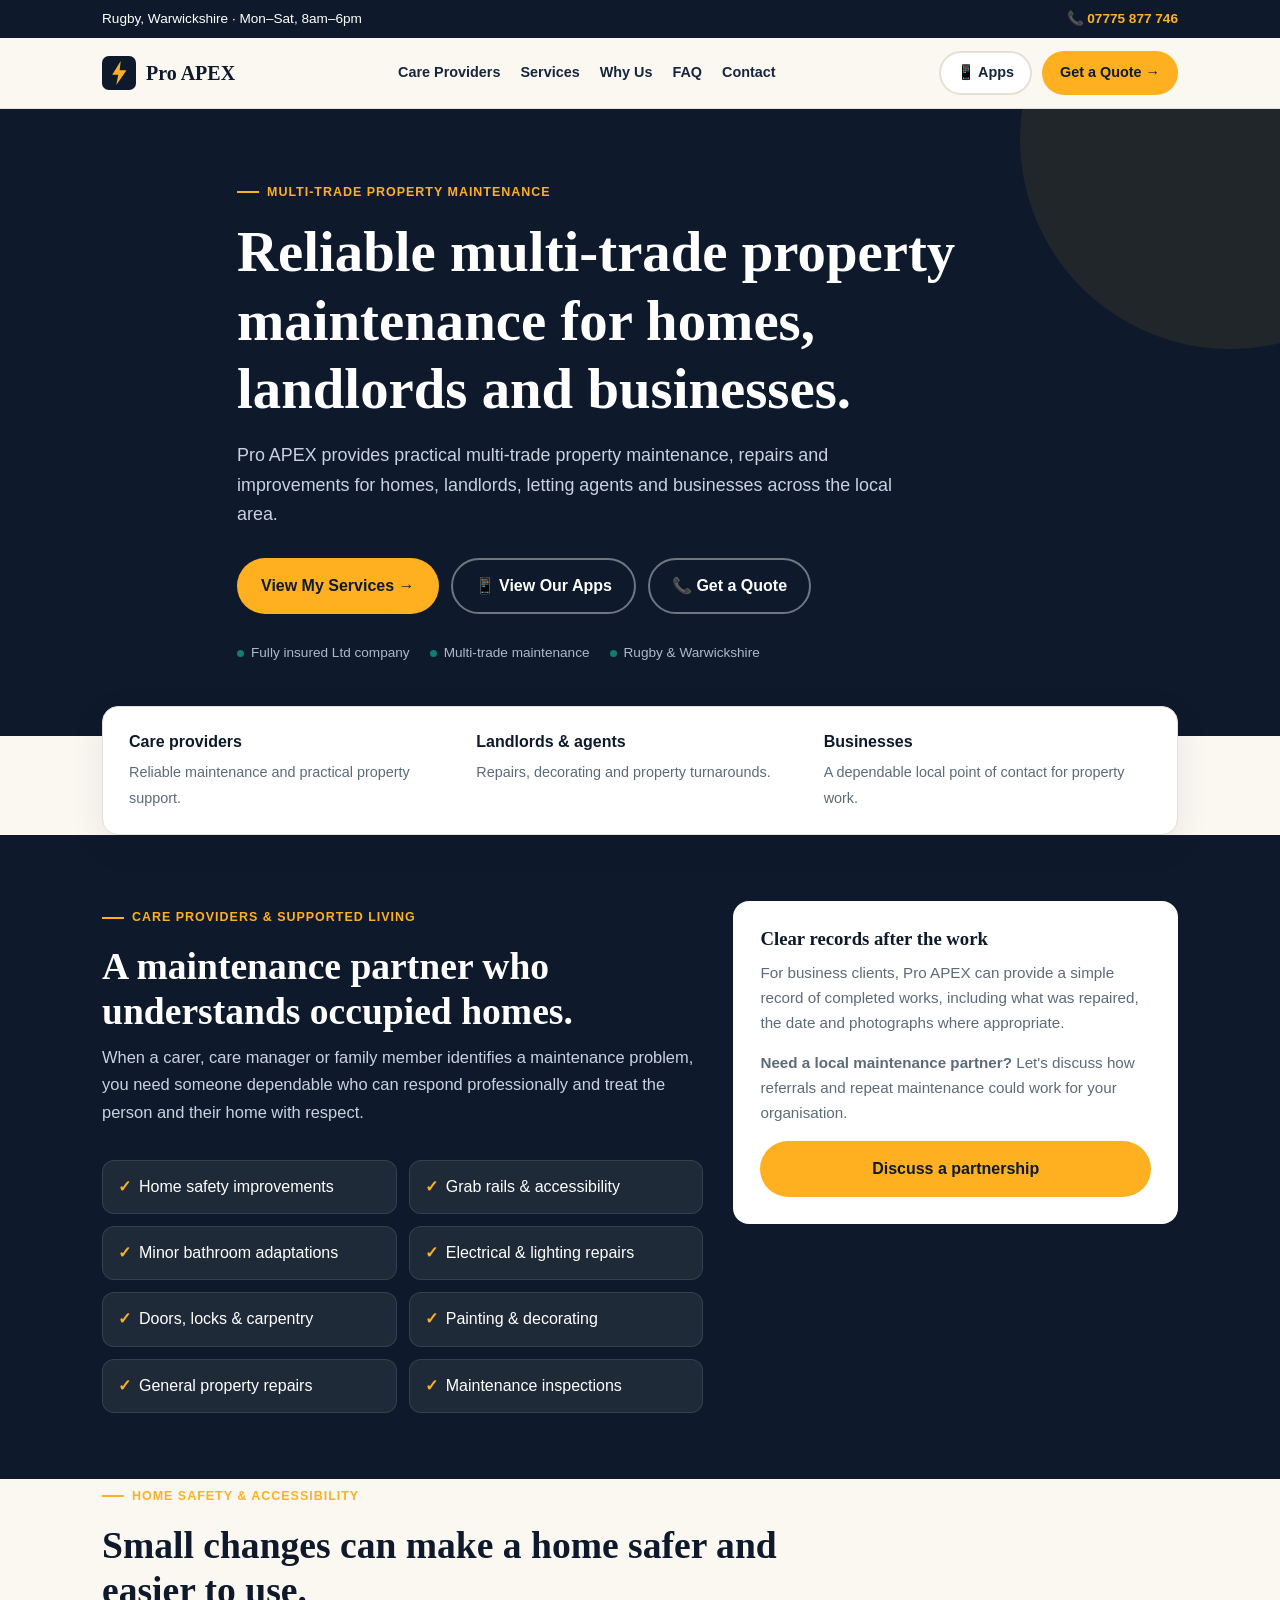
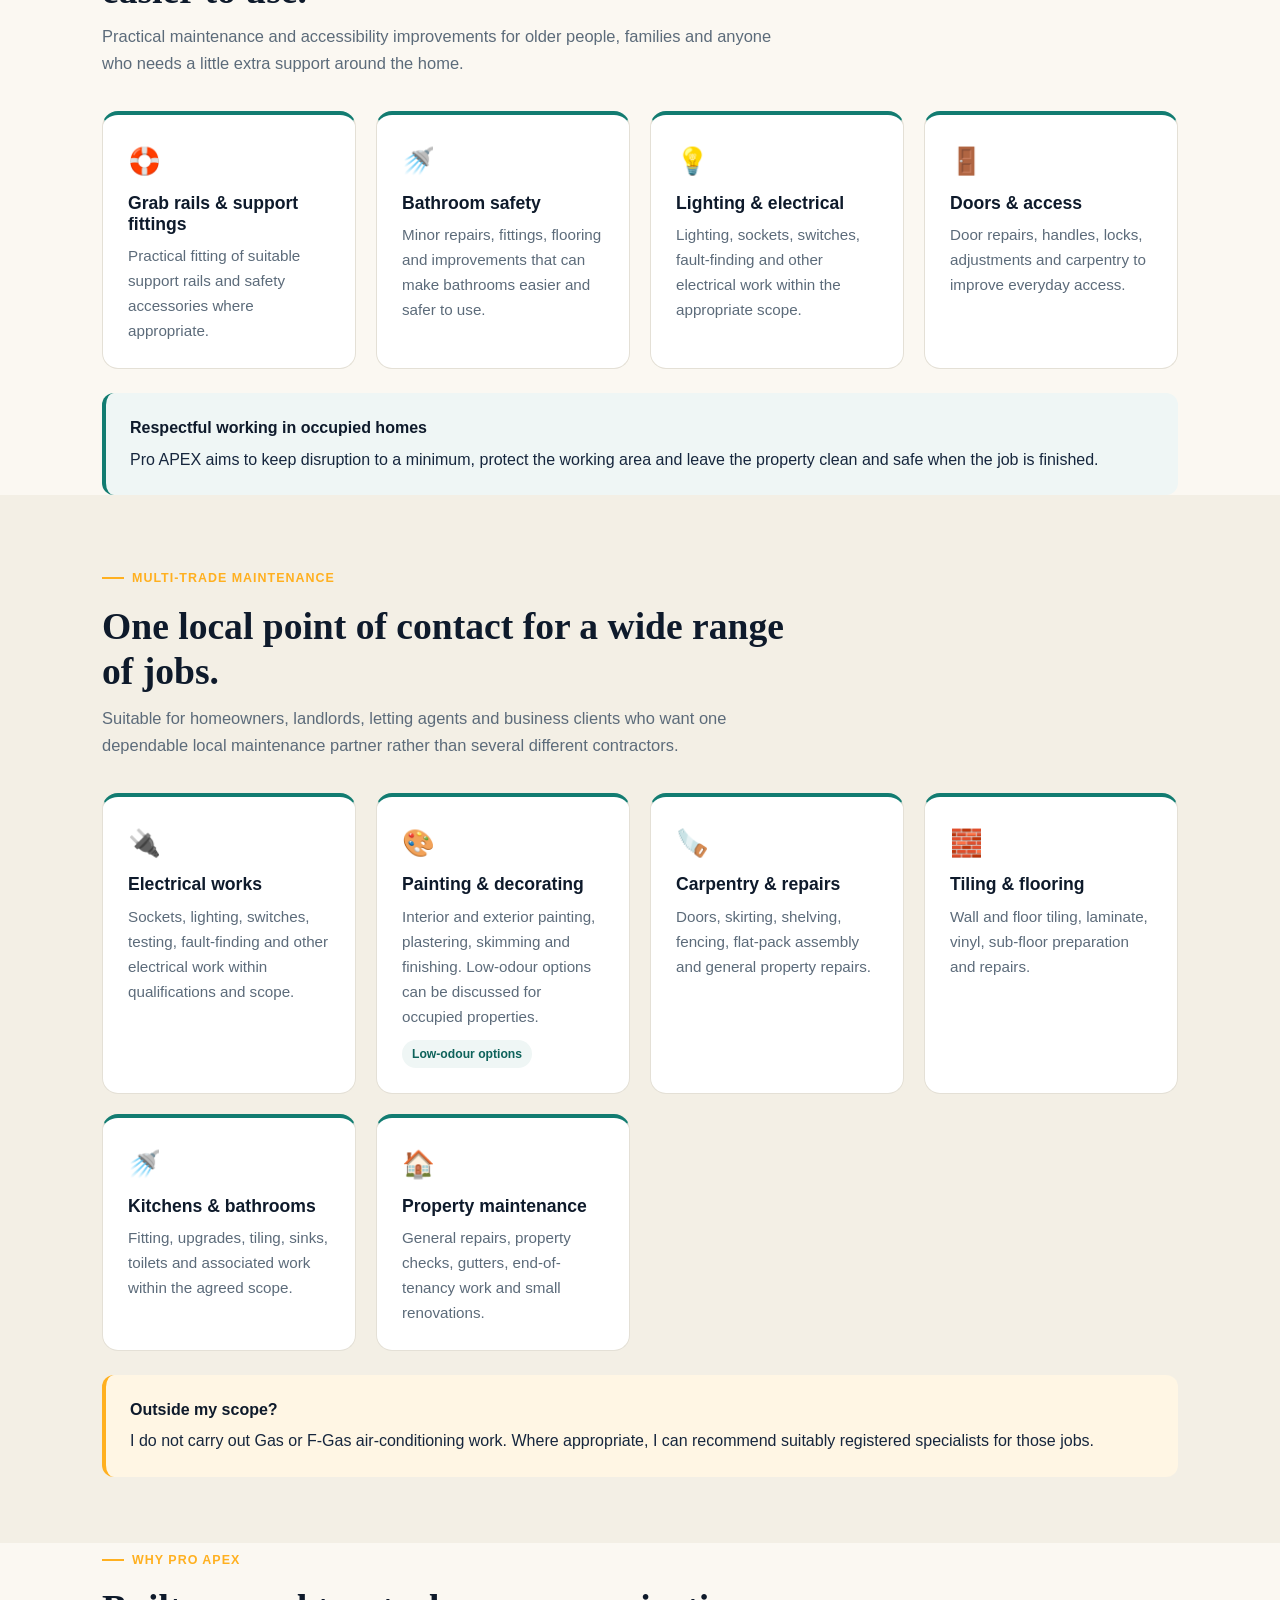
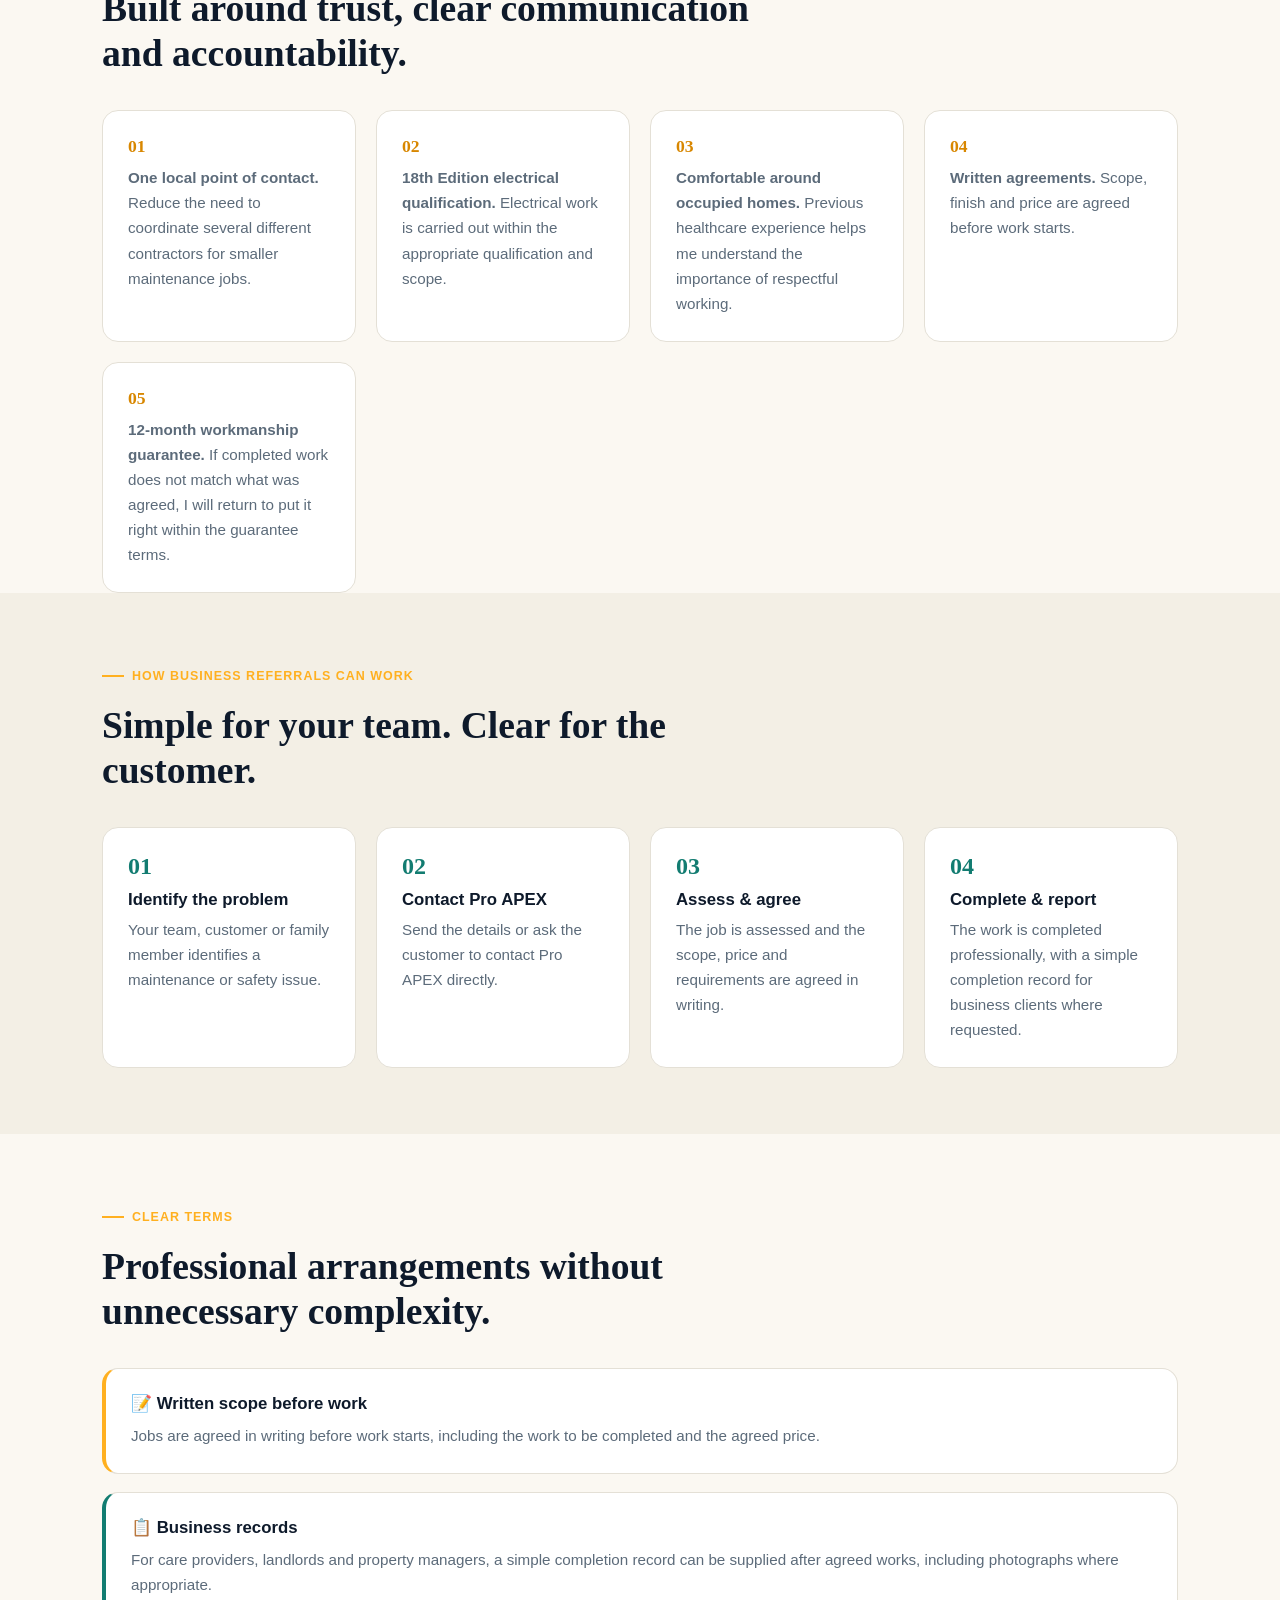
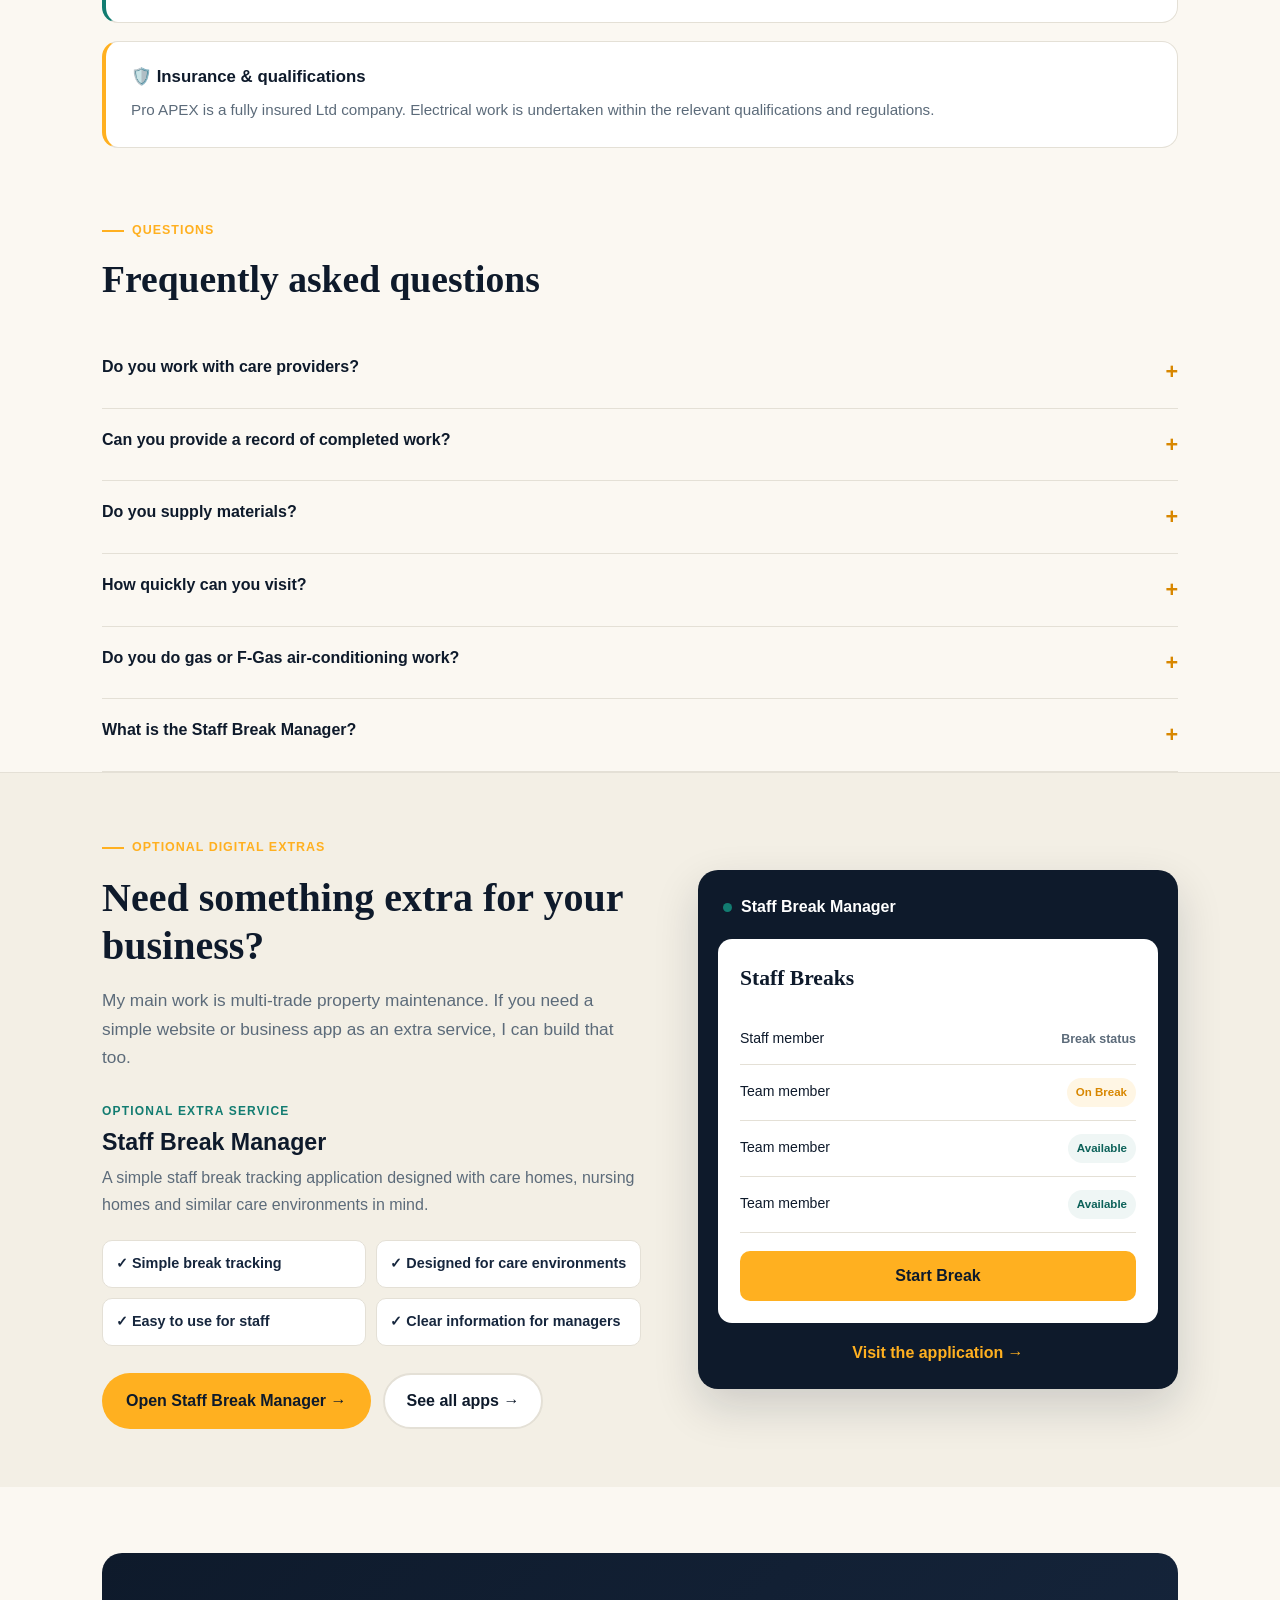
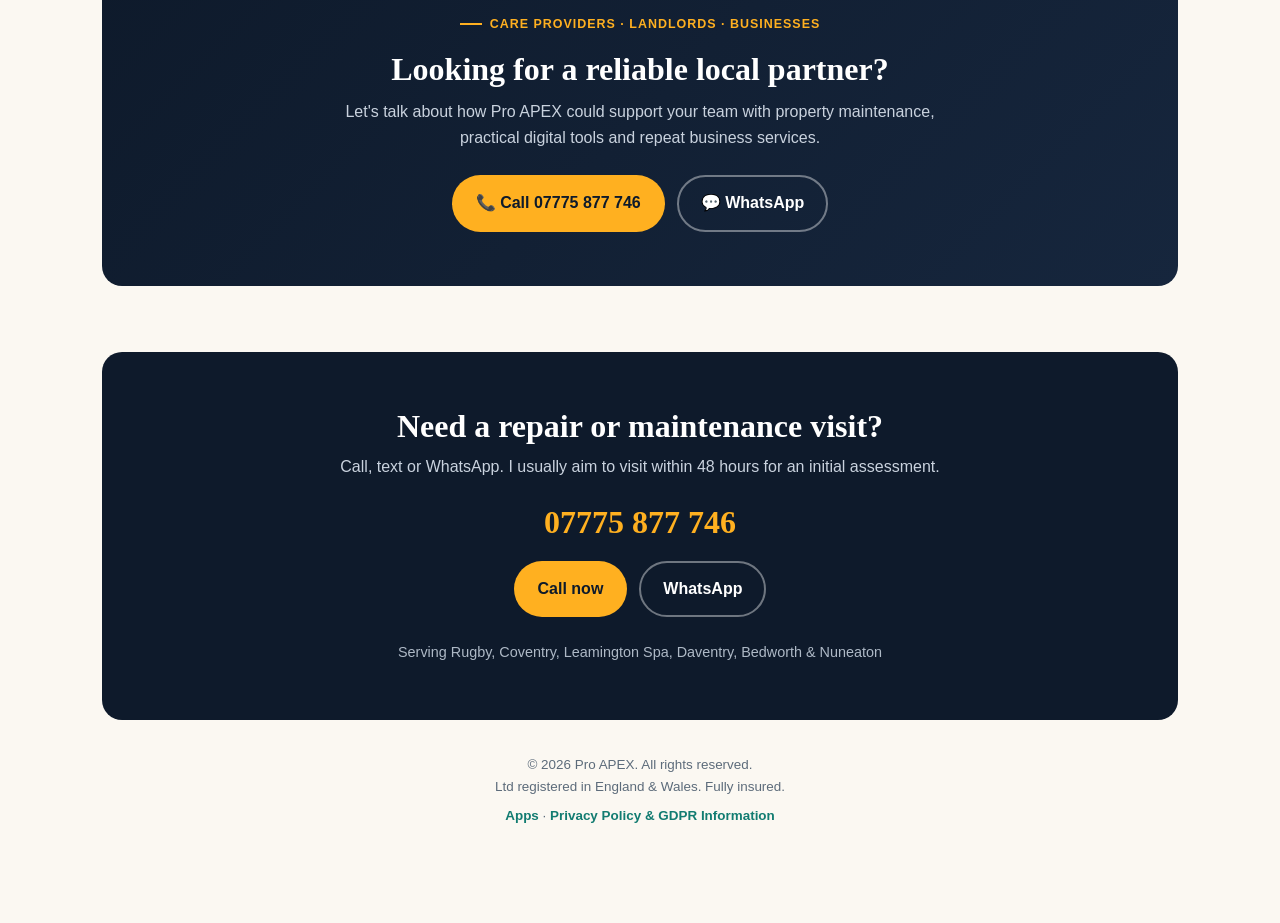
==== commit e5285fba: "jy" ====
--- a/index.html
+++ b/index.html
@@ -63,37 +63,15 @@
 .navlinks{display:flex;gap:20px;font-size:.9rem;font-weight:700;}
 .navlinks a{text-decoration:none;color:var(--ink-soft);}
 .navlinks a:hover{color:var(--teal);}
-.nav-right{display:flex;align-items:center;gap:14px;flex-shrink:0;}
+.nav-right{display:flex;align-items:center;gap:10px;flex-shrink:0;}
+.nav-apps{border:2px solid var(--line);background:#fff;padding:8px 16px;border-radius:999px;text-decoration:none;font-weight:800;font-size:.9rem;white-space:nowrap;color:var(--ink-soft);transition:.18s;}
+.nav-apps:hover{border-color:var(--teal);color:var(--teal-dark);}
 .nav-cta{background:var(--amber);padding:10px 18px;border-radius:999px;text-decoration:none;font-weight:800;font-size:.9rem;white-space:nowrap;}
 @media(max-width:850px){.navlinks{display:none;}}
-
-/* LANGUAGE SWITCH */
-.lang-switch{
-  display:flex;
-  align-items:center;
-  gap:2px;
-  background:var(--soft);
-  border:1px solid var(--line);
-  border-radius:999px;
-  padding:3px;
+@media(max-width:520px){
+  .nav-apps,.nav-cta{padding:8px 13px;font-size:.82rem;}
+  .brand{font-size:1.1rem;}
 }
-.lang-btn{
-  border:none;
-  background:transparent;
-  color:var(--ink-soft);
-  font-weight:800;
-  font-size:.76rem;
-  letter-spacing:.02em;
-  padding:6px 11px;
-  border-radius:999px;
-  cursor:pointer;
-  font-family:inherit;
-}
-.lang-btn.active{background:var(--ink);color:#fff;}
-.lang-btn:not(.active):hover{color:var(--teal-dark);}
-.topbar .lang-switch{background:rgba(255,255,255,.08);border-color:rgba(255,255,255,.15);}
-.topbar .lang-btn{color:#C9D2DE;}
-.topbar .lang-btn.active{background:var(--amber);color:var(--ink);}
 
 /* BUTTONS */
 .btn{display:inline-flex;align-items:center;justify-content:center;gap:8px;padding:13px 22px;border-radius:999px;font-weight:800;text-decoration:none;border:2px solid transparent;transition:.18s;}
@@ -153,6 +131,9 @@
 .app-content h3 + p{color:var(--slate);max-width:560px;}
 .app-features{display:grid;grid-template-columns:1fr 1fr;gap:10px;margin:22px 0 27px;}
 .app-features div{background:#fff;border:1px solid var(--line);border-radius:10px;padding:11px 13px;font-size:.9rem;font-weight:700;color:var(--ink-soft);}
+.app-ctas{display:flex;gap:12px;flex-wrap:wrap;}
+.app-ctas .btn-outline{border-color:var(--line);background:#fff;color:var(--ink);}
+.app-ctas .btn-outline:hover{border-color:var(--teal);color:var(--teal-dark);}
 .optional-extra .app-card{background:var(--ink);border-radius:20px;padding:20px;box-shadow:0 18px 45px rgba(14,26,43,.16);max-width:480px;width:100%;margin-left:auto;}
 .app-card-top{display:flex;align-items:center;gap:9px;color:#fff;font-weight:800;padding:4px 5px 18px;}
 .app-status{width:9px;height:9px;background:var(--teal);border-radius:50%;display:inline-block;}
@@ -241,8 +222,6 @@
   .hero{padding:48px 0 62px;}
   .hero h1{font-size:2.15rem;}
   .contact,.business-cta{border-radius:0;}
-  .lang-switch{padding:2px;}
-  .lang-btn{padding:5px 9px;font-size:.72rem;}
 }
 </style>
 </head>
@@ -254,13 +233,9 @@
 <!-- TOP BAR -->
 <div class="topbar">
   <div class="container">
-    <span data-i18n="topbar_hours">Rugby, Warwickshire · Mon–Sat, 8am–6pm</span>
+    <span>Rugby, Warwickshire · Mon–Sat, 8am–6pm</span>
     <div style="display:flex;align-items:center;gap:14px;">
       <a class="call" href="tel:+447775877746">📞 07775 877 746</a>
-      <div class="lang-switch" role="group" aria-label="Language">
-        <button class="lang-btn" data-lang="en" type="button">EN</button>
-        <button class="lang-btn" data-lang="ro" type="button">RO</button>
-      </div>
     </div>
   </div>
 </div>
@@ -278,16 +253,16 @@
     </a>
 
     <div class="navlinks">
-      <a href="#care" data-i18n="nav_care">Care Providers</a>
-      <a href="#app" data-i18n="nav_app">Staff Break App</a>
-      <a href="#services" data-i18n="nav_services">Services</a>
-      <a href="#trust" data-i18n="nav_trust">Why Us</a>
-      <a href="#faq" data-i18n="nav_faq">FAQ</a>
-      <a href="#contact" data-i18n="nav_contact">Contact</a>
+      <a href="#care">Care Providers</a>
+      <a href="#services">Services</a>
+      <a href="#trust">Why Us</a>
+      <a href="#faq">FAQ</a>
+      <a href="#contact">Contact</a>
     </div>
 
     <div class="nav-right">
-      <a class="nav-cta" href="#contact" data-i18n="nav_cta">Get a Quote →</a>
+      <a class="nav-apps" href="apps.html">📱 Apps</a>
+      <a class="nav-cta" href="#contact">Get a Quote →</a>
     </div>
 
   </div>
@@ -299,21 +274,22 @@
 <header class="hero">
   <div class="container hero-inner">
 
-    <div class="eyebrow" data-i18n="hero_eyebrow">Multi-Trade Property Maintenance</div>
-
-    <h1 data-i18n="hero_h1">Reliable multi-trade property maintenance for homes, landlords and businesses.</h1>
-
-    <p class="lead" data-i18n="hero_lead">Pro APEX provides practical multi-trade property maintenance, repairs and improvements for homes, landlords, letting agents and businesses across the local area.</p>
+    <div class="eyebrow">Multi-Trade Property Maintenance</div>
+
+    <h1>Reliable multi-trade property maintenance for homes, landlords and businesses.</h1>
+
+    <p class="lead">Pro APEX provides practical multi-trade property maintenance, repairs and improvements for homes, landlords, letting agents and businesses across the local area.</p>
 
     <div class="hero-ctas">
-      <a class="btn btn-primary" href="#services" data-i18n="hero_cta1">View My Services →</a>
-      <a class="btn btn-outline" href="#contact" data-i18n="hero_cta2">📞 Get a Quote</a>
+      <a class="btn btn-primary" href="#services">View My Services →</a>
+      <a class="btn btn-outline" href="apps.html">📱 View Our Apps</a>
+      <a class="btn btn-outline" href="#contact">📞 Get a Quote</a>
     </div>
 
     <div class="hero-badges">
-      <span><i class="dot"></i><span data-i18n="hero_badge1">Fully insured Ltd company</span></span>
-      <span><i class="dot"></i><span data-i18n="hero_badge2">Multi-trade maintenance</span></span>
-      <span><i class="dot"></i><span data-i18n="hero_badge3">Rugby & Warwickshire</span></span>
+      <span><i class="dot"></i><span>Fully insured Ltd company</span></span>
+      <span><i class="dot"></i><span>Multi-trade maintenance</span></span>
+      <span><i class="dot"></i><span>Rugby & Warwickshire</span></span>
     </div>
 
   </div>
@@ -323,16 +299,16 @@
 <div class="container">
   <div class="partner-strip">
     <div>
-      <strong data-i18n="partner1_title">Care providers</strong>
-      <span data-i18n="partner1_desc">Reliable maintenance and practical property support.</span>
+      <strong>Care providers</strong>
+      <span>Reliable maintenance and practical property support.</span>
     </div>
     <div>
-      <strong data-i18n="partner2_title">Landlords & agents</strong>
-      <span data-i18n="partner2_desc">Repairs, decorating and property turnarounds.</span>
+      <strong>Landlords &amp; agents</strong>
+      <span>Repairs, decorating and property turnarounds.</span>
     </div>
     <div>
-      <strong data-i18n="partner3_title">Businesses</strong>
-      <span data-i18n="partner3_desc">A dependable local point of contact for property work.</span>
+      <strong>Businesses</strong>
+      <span>A dependable local point of contact for property work.</span>
     </div>
   </div>
 </div>
@@ -344,28 +320,28 @@
 
       <div>
         <div class="section-head">
-          <div class="eyebrow" data-i18n="care_eyebrow">Care providers & supported living</div>
-          <h2 data-i18n="care_h2">A maintenance partner who understands occupied homes.</h2>
-          <p data-i18n="care_p">When a carer, care manager or family member identifies a maintenance problem, you need someone dependable who can respond professionally and treat the person and their home with respect.</p>
+          <div class="eyebrow">Care providers &amp; supported living</div>
+          <h2>A maintenance partner who understands occupied homes.</h2>
+          <p>When a carer, care manager or family member identifies a maintenance problem, you need someone dependable who can respond professionally and treat the person and their home with respect.</p>
         </div>
 
         <div class="care-list">
-          <div data-i18n="care_item1">Home safety improvements</div>
-          <div data-i18n="care_item2">Grab rails & accessibility</div>
-          <div data-i18n="care_item3">Minor bathroom adaptations</div>
-          <div data-i18n="care_item4">Electrical & lighting repairs</div>
-          <div data-i18n="care_item5">Doors, locks & carpentry</div>
-          <div data-i18n="care_item6">Painting & decorating</div>
-          <div data-i18n="care_item7">General property repairs</div>
-          <div data-i18n="care_item8">Maintenance inspections</div>
+          <div>Home safety improvements</div>
+          <div>Grab rails &amp; accessibility</div>
+          <div>Minor bathroom adaptations</div>
+          <div>Electrical &amp; lighting repairs</div>
+          <div>Doors, locks &amp; carpentry</div>
+          <div>Painting &amp; decorating</div>
+          <div>General property repairs</div>
+          <div>Maintenance inspections</div>
         </div>
       </div>
 
       <div class="care-panel">
-        <h3 data-i18n="care_panel_h3">Clear records after the work</h3>
-        <p data-i18n="care_panel_p1">For business clients, Pro APEX can provide a simple record of completed works, including what was repaired, the date and photographs where appropriate.</p>
-        <p><strong data-i18n="care_panel_p2_strong">Need a local maintenance partner?</strong> <span data-i18n="care_panel_p2_rest">Let's discuss how referrals and repeat maintenance could work for your organisation.</span></p>
-        <a class="btn btn-primary" href="#business" data-i18n="care_panel_btn">Discuss a partnership</a>
+        <h3>Clear records after the work</h3>
+        <p>For business clients, Pro APEX can provide a simple record of completed works, including what was repaired, the date and photographs where appropriate.</p>
+        <p><strong>Need a local maintenance partner?</strong> Let's discuss how referrals and repeat maintenance could work for your organisation.</p>
+        <a class="btn btn-primary" href="#business">Discuss a partnership</a>
       </div>
 
     </div>
@@ -376,42 +352,42 @@
 <section class="container">
 
   <div class="section-head">
-    <div class="eyebrow" data-i18n="safety_eyebrow">Home safety & accessibility</div>
-    <h2 data-i18n="safety_h2">Small changes can make a home safer and easier to use.</h2>
-    <p data-i18n="safety_p">Practical maintenance and accessibility improvements for older people, families and anyone who needs a little extra support around the home.</p>
+    <div class="eyebrow">Home safety &amp; accessibility</div>
+    <h2>Small changes can make a home safer and easier to use.</h2>
+    <p>Practical maintenance and accessibility improvements for older people, families and anyone who needs a little extra support around the home.</p>
   </div>
 
   <div class="services-grid">
 
     <div class="service-card">
       <span class="icon">🛟</span>
-      <h3 data-i18n="safety1_title">Grab rails & support fittings</h3>
-      <p data-i18n="safety1_desc">Practical fitting of suitable support rails and safety accessories where appropriate.</p>
+      <h3>Grab rails &amp; support fittings</h3>
+      <p>Practical fitting of suitable support rails and safety accessories where appropriate.</p>
     </div>
 
     <div class="service-card">
       <span class="icon">🚿</span>
-      <h3 data-i18n="safety2_title">Bathroom safety</h3>
-      <p data-i18n="safety2_desc">Minor repairs, fittings, flooring and improvements that can make bathrooms easier and safer to use.</p>
+      <h3>Bathroom safety</h3>
+      <p>Minor repairs, fittings, flooring and improvements that can make bathrooms easier and safer to use.</p>
     </div>
 
     <div class="service-card">
       <span class="icon">💡</span>
-      <h3 data-i18n="safety3_title">Lighting & electrical</h3>
-      <p data-i18n="safety3_desc">Lighting, sockets, switches, fault-finding and other electrical work within the appropriate scope.</p>
+      <h3>Lighting &amp; electrical</h3>
+      <p>Lighting, sockets, switches, fault-finding and other electrical work within the appropriate scope.</p>
     </div>
 
     <div class="service-card">
       <span class="icon">🚪</span>
-      <h3 data-i18n="safety4_title">Doors & access</h3>
-      <p data-i18n="safety4_desc">Door repairs, handles, locks, adjustments and carpentry to improve everyday access.</p>
+      <h3>Doors &amp; access</h3>
+      <p>Door repairs, handles, locks, adjustments and carpentry to improve everyday access.</p>
     </div>
 
   </div>
 
   <div class="report">
-    <strong data-i18n="report_strong">Respectful working in occupied homes</strong>
-    <p data-i18n="report_p">Pro APEX aims to keep disruption to a minimum, protect the working area and leave the property clean and safe when the job is finished.</p>
+    <strong>Respectful working in occupied homes</strong>
+    <p>Pro APEX aims to keep disruption to a minimum, protect the working area and leave the property clean and safe when the job is finished.</p>
   </div>
 
 </section>
@@ -421,55 +397,55 @@
   <div class="container">
 
     <div class="section-head">
-      <div class="eyebrow" data-i18n="services_eyebrow">Multi-trade maintenance</div>
-      <h2 data-i18n="services_h2">One local point of contact for a wide range of jobs.</h2>
-      <p data-i18n="services_p">Suitable for homeowners, landlords, letting agents and business clients who want one dependable local maintenance partner rather than several different contractors.</p>
+      <div class="eyebrow">Multi-trade maintenance</div>
+      <h2>One local point of contact for a wide range of jobs.</h2>
+      <p>Suitable for homeowners, landlords, letting agents and business clients who want one dependable local maintenance partner rather than several different contractors.</p>
     </div>
 
     <div class="services-grid">
 
       <div class="service-card">
         <span class="icon">🔌</span>
-        <h3 data-i18n="serv1_title">Electrical works</h3>
-        <p data-i18n="serv1_desc">Sockets, lighting, switches, testing, fault-finding and other electrical work within qualifications and scope.</p>
+        <h3>Electrical works</h3>
+        <p>Sockets, lighting, switches, testing, fault-finding and other electrical work within qualifications and scope.</p>
       </div>
 
       <div class="service-card">
         <span class="icon">🎨</span>
-        <h3 data-i18n="serv2_title">Painting & decorating</h3>
-        <p data-i18n="serv2_desc">Interior and exterior painting, plastering, skimming and finishing. Low-odour options can be discussed for occupied properties.</p>
-        <span class="service-tag" data-i18n="serv2_tag">Low-odour options</span>
+        <h3>Painting &amp; decorating</h3>
+        <p>Interior and exterior painting, plastering, skimming and finishing. Low-odour options can be discussed for occupied properties.</p>
+        <span class="service-tag">Low-odour options</span>
       </div>
 
       <div class="service-card">
         <span class="icon">🪚</span>
-        <h3 data-i18n="serv3_title">Carpentry & repairs</h3>
-        <p data-i18n="serv3_desc">Doors, skirting, shelving, fencing, flat-pack assembly and general property repairs.</p>
+        <h3>Carpentry &amp; repairs</h3>
+        <p>Doors, skirting, shelving, fencing, flat-pack assembly and general property repairs.</p>
       </div>
 
       <div class="service-card">
         <span class="icon">🧱</span>
-        <h3 data-i18n="serv4_title">Tiling & flooring</h3>
-        <p data-i18n="serv4_desc">Wall and floor tiling, laminate, vinyl, sub-floor preparation and repairs.</p>
+        <h3>Tiling &amp; flooring</h3>
+        <p>Wall and floor tiling, laminate, vinyl, sub-floor preparation and repairs.</p>
       </div>
 
       <div class="service-card">
         <span class="icon">🚿</span>
-        <h3 data-i18n="serv5_title">Kitchens & bathrooms</h3>
-        <p data-i18n="serv5_desc">Fitting, upgrades, tiling, sinks, toilets and associated work within the agreed scope.</p>
+        <h3>Kitchens &amp; bathrooms</h3>
+        <p>Fitting, upgrades, tiling, sinks, toilets and associated work within the agreed scope.</p>
       </div>
 
       <div class="service-card">
         <span class="icon">🏠</span>
-        <h3 data-i18n="serv6_title">Property maintenance</h3>
-        <p data-i18n="serv6_desc">General repairs, property checks, gutters, end-of-tenancy work and small renovations.</p>
+        <h3>Property maintenance</h3>
+        <p>General repairs, property checks, gutters, end-of-tenancy work and small renovations.</p>
       </div>
 
     </div>
 
     <div class="report" style="border-left-color:var(--amber);background:var(--soft-amber)">
-      <strong data-i18n="outside_scope_strong">Outside my scope?</strong>
-      <p data-i18n="outside_scope_p">I do not carry out Gas or F-Gas air-conditioning work. Where appropriate, I can recommend suitably registered specialists for those jobs.</p>
+      <strong>Outside my scope?</strong>
+      <p>I do not carry out Gas or F-Gas air-conditioning work. Where appropriate, I can recommend suitably registered specialists for those jobs.</p>
     </div>
 
   </div>
@@ -479,35 +455,35 @@
 <section id="trust" class="container">
 
   <div class="section-head">
-    <div class="eyebrow" data-i18n="why_eyebrow">Why Pro APEX</div>
-    <h2 data-i18n="why_h2">Built around trust, clear communication and accountability.</h2>
+    <div class="eyebrow">Why Pro APEX</div>
+    <h2>Built around trust, clear communication and accountability.</h2>
   </div>
 
   <div class="why-grid">
 
     <div class="why-card">
       <span class="num">01</span>
-      <p><strong data-i18n="why1_strong">One local point of contact.</strong> <span data-i18n="why1_rest">Reduce the need to coordinate several different contractors for smaller maintenance jobs.</span></p>
+      <p><strong>One local point of contact.</strong> Reduce the need to coordinate several different contractors for smaller maintenance jobs.</p>
     </div>
 
     <div class="why-card">
       <span class="num">02</span>
-      <p><strong data-i18n="why2_strong">18th Edition electrical qualification.</strong> <span data-i18n="why2_rest">Electrical work is carried out within the appropriate qualification and scope.</span></p>
+      <p><strong>18th Edition electrical qualification.</strong> Electrical work is carried out within the appropriate qualification and scope.</p>
     </div>
 
     <div class="why-card">
       <span class="num">03</span>
-      <p><strong data-i18n="why3_strong">Comfortable around occupied homes.</strong> <span data-i18n="why3_rest">Previous healthcare experience helps me understand the importance of respectful working.</span></p>
+      <p><strong>Comfortable around occupied homes.</strong> Previous healthcare experience helps me understand the importance of respectful working.</p>
     </div>
 
     <div class="why-card">
       <span class="num">04</span>
-      <p><strong data-i18n="why4_strong">Written agreements.</strong> <span data-i18n="why4_rest">Scope, finish and price are agreed before work starts.</span></p>
+      <p><strong>Written agreements.</strong> Scope, finish and price are agreed before work starts.</p>
     </div>
 
     <div class="why-card">
       <span class="num">05</span>
-      <p><strong data-i18n="why5_strong">12-month workmanship guarantee.</strong> <span data-i18n="why5_rest">If completed work does not match what was agreed, I will return to put it right within the guarantee terms.</span></p>
+      <p><strong>12-month workmanship guarantee.</strong> If completed work does not match what was agreed, I will return to put it right within the guarantee terms.</p>
     </div>
 
   </div>
@@ -518,34 +494,34 @@
   <div class="container">
 
     <div class="section-head">
-      <div class="eyebrow" data-i18n="steps_eyebrow">How business referrals can work</div>
-      <h2 data-i18n="steps_h2">Simple for your team. Clear for the customer.</h2>
+      <div class="eyebrow">How business referrals can work</div>
+      <h2>Simple for your team. Clear for the customer.</h2>
     </div>
 
     <div class="steps-grid">
 
       <div class="step-card">
         <span class="num">01</span>
-        <h3 data-i18n="step1_title">Identify the problem</h3>
-        <p data-i18n="step1_desc">Your team, customer or family member identifies a maintenance or safety issue.</p>
+        <h3>Identify the problem</h3>
+        <p>Your team, customer or family member identifies a maintenance or safety issue.</p>
       </div>
 
       <div class="step-card">
         <span class="num">02</span>
-        <h3 data-i18n="step2_title">Contact Pro APEX</h3>
-        <p data-i18n="step2_desc">Send the details or ask the customer to contact Pro APEX directly.</p>
+        <h3>Contact Pro APEX</h3>
+        <p>Send the details or ask the customer to contact Pro APEX directly.</p>
       </div>
 
       <div class="step-card">
         <span class="num">03</span>
-        <h3 data-i18n="step3_title">Assess & agree</h3>
-        <p data-i18n="step3_desc">The job is assessed and the scope, price and requirements are agreed in writing.</p>
+        <h3>Assess &amp; agree</h3>
+        <p>The job is assessed and the scope, price and requirements are agreed in writing.</p>
       </div>
 
       <div class="step-card">
         <span class="num">04</span>
-        <h3 data-i18n="step4_title">Complete & report</h3>
-        <p data-i18n="step4_desc">The work is completed professionally, with a simple completion record for business clients where requested.</p>
+        <h3>Complete &amp; report</h3>
+        <p>The work is completed professionally, with a simple completion record for business clients where requested.</p>
       </div>
 
     </div>
@@ -557,25 +533,25 @@
   <div class="container">
 
     <div class="section-head">
-      <div class="eyebrow" data-i18n="terms_eyebrow">Clear terms</div>
-      <h2 data-i18n="terms_h2">Professional arrangements without unnecessary complexity.</h2>
+      <div class="eyebrow">Clear terms</div>
+      <h2>Professional arrangements without unnecessary complexity.</h2>
     </div>
 
     <div class="info-stack">
 
       <div class="info-card">
-        <h3 data-i18n="terms1_title">📝 Written scope before work</h3>
-        <p data-i18n="terms1_desc">Jobs are agreed in writing before work starts, including the work to be completed and the agreed price.</p>
+        <h3>📝 Written scope before work</h3>
+        <p>Jobs are agreed in writing before work starts, including the work to be completed and the agreed price.</p>
       </div>
 
       <div class="info-card teal">
-        <h3 data-i18n="terms2_title">📋 Business records</h3>
-        <p data-i18n="terms2_desc">For care providers, landlords and property managers, a simple completion record can be supplied after agreed works, including photographs where appropriate.</p>
+        <h3>📋 Business records</h3>
+        <p>For care providers, landlords and property managers, a simple completion record can be supplied after agreed works, including photographs where appropriate.</p>
       </div>
 
       <div class="info-card">
-        <h3 data-i18n="terms3_title">🛡️ Insurance & qualifications</h3>
-        <p data-i18n="terms3_desc">Pro APEX is a fully insured Ltd company. Electrical work is undertaken within the relevant qualifications and regulations.</p>
+        <h3>🛡️ Insurance &amp; qualifications</h3>
+        <p>Pro APEX is a fully insured Ltd company. Electrical work is undertaken within the relevant qualifications and regulations.</p>
       </div>
 
     </div>
@@ -586,40 +562,40 @@
 <section id="faq" class="container">
 
   <div class="section-head">
-    <div class="eyebrow" data-i18n="faq_eyebrow">Questions</div>
-    <h2 data-i18n="faq_h2">Frequently asked questions</h2>
+    <div class="eyebrow">Questions</div>
+    <h2>Frequently asked questions</h2>
   </div>
 
   <div>
 
     <details class="faq-item">
-      <summary data-i18n="faq1_q">Do you work with care providers?</summary>
-      <p data-i18n="faq1_a">Yes. Pro APEX is available for maintenance, repairs and practical home safety improvements for care providers, supported living environments, landlords and occupied homes.</p>
+      <summary>Do you work with care providers?</summary>
+      <p>Yes. Pro APEX is available for maintenance, repairs and practical home safety improvements for care providers, supported living environments, landlords and occupied homes.</p>
     </details>
 
     <details class="faq-item">
-      <summary data-i18n="faq2_q">Can you provide a record of completed work?</summary>
-      <p data-i18n="faq2_a">For business clients, a simple completion record can be provided, including the work carried out, date and photographs where appropriate.</p>
+      <summary>Can you provide a record of completed work?</summary>
+      <p>For business clients, a simple completion record can be provided, including the work carried out, date and photographs where appropriate.</p>
     </details>
 
     <details class="faq-item">
-      <summary data-i18n="faq3_q">Do you supply materials?</summary>
-      <p data-i18n="faq3_a">For private customers, the standard service is labour-only unless otherwise agreed. For business maintenance arrangements, the supply of materials can be discussed as part of the agreed job.</p>
+      <summary>Do you supply materials?</summary>
+      <p>For private customers, the standard service is labour-only unless otherwise agreed. For business maintenance arrangements, the supply of materials can be discussed as part of the agreed job.</p>
     </details>
 
     <details class="faq-item">
-      <summary data-i18n="faq4_q">How quickly can you visit?</summary>
-      <p data-i18n="faq4_a">I usually aim to visit within 48 hours for an initial assessment, subject to availability and the nature of the job.</p>
+      <summary>How quickly can you visit?</summary>
+      <p>I usually aim to visit within 48 hours for an initial assessment, subject to availability and the nature of the job.</p>
     </details>
 
     <details class="faq-item">
-      <summary data-i18n="faq5_q">Do you do gas or F-Gas air-conditioning work?</summary>
-      <p data-i18n="faq5_a">No. These services are outside my qualifications. Where appropriate, I can recommend suitably registered specialists.</p>
+      <summary>Do you do gas or F-Gas air-conditioning work?</summary>
+      <p>No. These services are outside my qualifications. Where appropriate, I can recommend suitably registered specialists.</p>
     </details>
 
     <details class="faq-item">
-      <summary data-i18n="faq6_q">What is the Staff Break Manager?</summary>
-      <p data-i18n="faq6_a">Staff Break Manager is a simple digital tool designed to help businesses, particularly care environments, keep track of staff breaks in a straightforward way.</p>
+      <summary>What is the Staff Break Manager?</summary>
+      <p>Staff Break Manager is a simple digital tool designed to help businesses, particularly care environments, keep track of staff breaks in a straightforward way.</p>
     </details>
 
   </div>
@@ -631,22 +607,25 @@
     <div class="app-grid">
 
       <div class="app-content">
-        <div class="eyebrow" data-i18n="app_eyebrow">Optional digital extras</div>
-        <h2 data-i18n="app_h2">Need something extra for your business?</h2>
-        <p class="app-lead" data-i18n="app_lead">My main work is multi-trade property maintenance. If you need a simple website or business app as an extra service, I can build that too.</p>
-
-        <div class="app-label" data-i18n="app_label">OPTIONAL EXTRA SERVICE</div>
+        <div class="eyebrow">Optional digital extras</div>
+        <h2>Need something extra for your business?</h2>
+        <p class="app-lead">My main work is multi-trade property maintenance. If you need a simple website or business app as an extra service, I can build that too.</p>
+
+        <div class="app-label">OPTIONAL EXTRA SERVICE</div>
         <h3>Staff Break Manager</h3>
-        <p data-i18n="app_h3_p">A simple staff break tracking application designed with care homes, nursing homes and similar care environments in mind.</p>
+        <p>A simple staff break tracking application designed with care homes, nursing homes and similar care environments in mind.</p>
 
         <div class="app-features">
-          <div data-i18n="app_feat1">✓ Simple break tracking</div>
-          <div data-i18n="app_feat2">✓ Designed for care environments</div>
-          <div data-i18n="app_feat3">✓ Easy to use for staff</div>
-          <div data-i18n="app_feat4">✓ Clear information for managers</div>
+          <div>✓ Simple break tracking</div>
+          <div>✓ Designed for care environments</div>
+          <div>✓ Easy to use for staff</div>
+          <div>✓ Clear information for managers</div>
         </div>
 
-        <a class="btn btn-primary" href="https://breakclock.app/" target="_blank" rel="noopener" data-i18n="app_cta">Open Staff Break Manager →</a>
+        <div class="app-ctas">
+          <a class="btn btn-primary" href="https://breakclock.app/" target="_blank" rel="noopener">Open Staff Break Manager →</a>
+          <a class="btn btn-outline" href="apps.html">See all apps →</a>
+        </div>
       </div>
 
       <div class="app-card">
@@ -656,32 +635,32 @@
         </div>
 
         <div class="app-preview">
-          <div class="preview-title" data-i18n="preview_title">Staff Breaks</div>
+          <div class="preview-title">Staff Breaks</div>
 
           <div class="preview-row">
-            <span data-i18n="preview_row_head1">Staff member</span>
-            <strong data-i18n="preview_row_head2">Break status</strong>
+            <span>Staff member</span>
+            <strong>Break status</strong>
           </div>
 
           <div class="preview-row">
-            <span data-i18n="preview_member">Team member</span>
-            <span class="break-badge" data-i18n="badge_on_break">On Break</span>
+            <span>Team member</span>
+            <span class="break-badge">On Break</span>
           </div>
 
           <div class="preview-row">
-            <span data-i18n="preview_member">Team member</span>
-            <span class="available-badge" data-i18n="badge_available">Available</span>
+            <span>Team member</span>
+            <span class="available-badge">Available</span>
           </div>
 
           <div class="preview-row">
-            <span data-i18n="preview_member">Team member</span>
-            <span class="available-badge" data-i18n="badge_available">Available</span>
+            <span>Team member</span>
+            <span class="available-badge">Available</span>
           </div>
 
-          <div class="preview-button" data-i18n="preview_button">Start Break</div>
+          <div class="preview-button">Start Break</div>
         </div>
 
-        <a class="app-card-link" href="https://breakclock.app/" target="_blank" rel="noopener" data-i18n="app_card_link">Visit the application →</a>
+        <a class="app-card-link" href="https://breakclock.app/" target="_blank" rel="noopener">Visit the application →</a>
       </div>
 
     </div>
@@ -694,13 +673,13 @@
   <div class="container">
     <div class="business-cta">
 
-      <div class="eyebrow" data-i18n="business_eyebrow">Care providers · landlords · businesses</div>
-      <h2 data-i18n="business_h2">Looking for a reliable local partner?</h2>
-      <p data-i18n="business_p">Let's talk about how Pro APEX could support your team with property maintenance, practical digital tools and repeat business services.</p>
+      <div class="eyebrow">Care providers · landlords · businesses</div>
+      <h2>Looking for a reliable local partner?</h2>
+      <p>Let's talk about how Pro APEX could support your team with property maintenance, practical digital tools and repeat business services.</p>
 
       <div class="contact-actions">
-        <a class="btn btn-primary" href="tel:+447775877746" data-i18n="business_call">📞 Call 07775 877 746</a>
-        <a class="btn btn-outline" href="https://wa.me/447775877746" target="_blank" rel="noopener" data-i18n="business_whatsapp">💬 WhatsApp</a>
+        <a class="btn btn-primary" href="tel:+447775877746">📞 Call 07775 877 746</a>
+        <a class="btn btn-outline" href="https://wa.me/447775877746" target="_blank" rel="noopener">💬 WhatsApp</a>
       </div>
 
     </div>
@@ -711,17 +690,17 @@
 <section id="contact" class="container">
   <div class="contact">
 
-    <h2 data-i18n="contact_h2">Need a repair or maintenance visit?</h2>
-    <p class="sub" data-i18n="contact_sub">Call, text or WhatsApp. I usually aim to visit within 48 hours for an initial assessment.</p>
+    <h2>Need a repair or maintenance visit?</h2>
+    <p class="sub">Call, text or WhatsApp. I usually aim to visit within 48 hours for an initial assessment.</p>
 
     <a class="phone-big" href="tel:+447775877746">07775 877 746</a>
 
     <div class="contact-actions">
-      <a class="btn btn-primary" href="tel:+447775877746" data-i18n="contact_call">Call now</a>
-      <a class="btn btn-outline" href="https://wa.me/447775877746" target="_blank" rel="noopener" data-i18n="contact_whatsapp">WhatsApp</a>
-    </div>
-
-    <div class="area-list" data-i18n="area_list">Serving Rugby, Coventry, Leamington Spa, Daventry, Bedworth & Nuneaton</div>
+      <a class="btn btn-primary" href="tel:+447775877746">Call now</a>
+      <a class="btn btn-outline" href="https://wa.me/447775877746" target="_blank" rel="noopener">WhatsApp</a>
+    </div>
+
+    <div class="area-list">Serving Rugby, Coventry, Leamington Spa, Daventry, Bedworth &amp; Nuneaton</div>
 
   </div>
 </section>
@@ -731,204 +710,21 @@
 <!-- FOOTER -->
 <footer>
   <div class="container">
-    <span data-i18n="footer_copyright">© 2026 Pro APEX. All rights reserved.</span>
+    <span>© 2026 Pro APEX. All rights reserved.</span>
     <br>
-    <span data-i18n="footer_reg">Ltd registered in England &amp; Wales. Fully insured.</span>
+    <span>Ltd registered in England &amp; Wales. Fully insured.</span>
     <div style="margin-top:7px">
-      <a href="privacy.html" data-i18n="footer_privacy">Privacy Policy &amp; GDPR Information</a>
+      <a href="apps.html">Apps</a> ·
+      <a href="privacy.html">Privacy Policy &amp; GDPR Information</a>
     </div>
   </div>
 </footer>
 
 <!-- MOBILE BAR -->
 <div class="mobile-bar">
-  <a class="call" href="tel:+447775877746" data-i18n="mobile_call">📞 Call</a>
-  <a class="app" href="#services" data-i18n="mobile_app">🔧 Services</a>
+  <a class="call" href="tel:+447775877746">📞 Call</a>
+  <a class="app" href="apps.html">📱 Apps</a>
 </div>
-
-<script>
-const translations = {
-  en: {},
-  ro: {
-    topbar_hours: "Rugby, Warwickshire · Lun–Sâm, 8:00–18:00",
-    nav_care: "Furnizori de îngrijire",
-        nav_services: "Servicii",
-    nav_trust: "De ce noi",
-    nav_faq: "Întrebări",
-        nav_contact: "Contact",
-    nav_cta: "Cere o ofertă →",
-    hero_eyebrow: "Întreținere multi-meșteșug",
-    hero_h1: "Întreținere multi-meșteșug de încredere pentru locuințe, proprietari și afaceri.",
-    hero_lead: "Pro APEX oferă reparații, întreținere și îmbunătățiri multi-meșteșug pentru locuințe, proprietari, agenții și afaceri din zonă.",
-    hero_cta1: "Vezi serviciile mele →",
-    hero_cta2: "📞 Cere o ofertă",
-    hero_badge1: "Companie Ltd complet asigurată",
-    hero_badge2: "Întreținere multi-meșteșug",
-    hero_badge3: "Rugby & Warwickshire",
-    partner1_title: "Furnizori de îngrijire",
-    partner1_desc: "Întreținere de încredere și suport practic pentru proprietăți.",
-    partner2_title: "Proprietari & agenți",
-    partner2_desc: "Reparații, decorațiuni și pregătirea proprietăților.",
-    partner3_title: "Afaceri",
-    partner3_desc: "Un singur punct local de contact pentru lucrări de proprietate.",
-    care_eyebrow: "Furnizori de îngrijire & locuințe protejate",
-    care_h2: "Un partener de întreținere care înțelege locuințele ocupate.",
-    care_p: "Când un îngrijitor, un manager de îngrijire sau un membru al familiei identifică o problemă de întreținere, ai nevoie de cineva de încredere, care poate răspunde profesionist și trata persoana și locuința sa cu respect.",
-    care_item1: "Îmbunătățiri de siguranță în locuință",
-    care_item2: "Bare de sprijin & accesibilitate",
-    care_item3: "Adaptări minore de baie",
-    care_item4: "Reparații electrice & iluminat",
-    care_item5: "Uși, încuietori & tâmplărie",
-    care_item6: "Vopsire & decorare",
-    care_item7: "Reparații generale de proprietate",
-    care_item8: "Inspecții de întreținere",
-    care_panel_h3: "Evidențe clare după lucrare",
-    care_panel_p1: "Pentru clienții business, Pro APEX poate furniza o evidență simplă a lucrărilor efectuate, incluzând ce a fost reparat, data și fotografii, unde este cazul.",
-    care_panel_p2_strong: "Ai nevoie de un partener local de întreținere?",
-    care_panel_p2_rest: "Hai să discutăm cum ar putea funcționa recomandările și întreținerea repetată pentru organizația ta.",
-    care_panel_btn: "Discută un parteneriat",
-    app_eyebrow: "Extra opțional",
-    app_h2: "Ai nevoie de ceva în plus pentru afacerea ta?",
-    app_lead: "Activitatea mea principală este întreținerea multi-meșteșug. La cerere, pot crea și un site simplu sau o aplicație pentru afacerea ta, ca serviciu extra.",
-    app_label: "SERVICIU EXTRA, LA CERERE",
-    app_h3_p: "O aplicație simplă de urmărire a pauzelor personalului, creată pentru cămine de îngrijire, case de bătrâni și medii de îngrijire similare.",
-    app_feat1: "✓ Urmărire simplă a pauzelor",
-    app_feat2: "✓ Creată pentru medii de îngrijire",
-    app_feat3: "✓ Ușor de folosit de către personal",
-    app_feat4: "✓ Informații clare pentru manageri",
-    app_cta: "Vezi aplicația →",
-    preview_title: "Pauze personal",
-    preview_row_head1: "Angajat",
-    preview_row_head2: "Stare pauză",
-    preview_member: "Membru echipă",
-    badge_on_break: "În pauză",
-    badge_available: "Disponibil",
-    preview_button: "Începe pauza",
-    app_card_link: "Vezi aplicația →",
-    safety_eyebrow: "Siguranță & accesibilitate în locuință",
-    safety_h2: "Mici schimbări pot face o locuință mai sigură și mai ușor de folosit.",
-    safety_p: "Întreținere practică și îmbunătățiri de accesibilitate pentru persoane vârstnice, familii și oricine are nevoie de puțin sprijin în plus în locuință.",
-    safety1_title: "Bare de sprijin & accesorii",
-    safety1_desc: "Montare practică a barelor de sprijin potrivite și a accesoriilor de siguranță, unde este cazul.",
-    safety2_title: "Siguranța băii",
-    safety2_desc: "Reparații minore, montaje, pardoseli și îmbunătățiri care pot face băile mai ușor și mai sigur de folosit.",
-    safety3_title: "Iluminat & electrice",
-    safety3_desc: "Iluminat, prize, întrerupătoare, depanare și alte lucrări electrice în limita calificării.",
-    safety4_title: "Uși & acces",
-    safety4_desc: "Reparații uși, mânere, încuietori, ajustări și tâmplărie pentru un acces mai bun zilnic.",
-    report_strong: "Lucru respectuos în locuințe ocupate",
-    report_p: "Pro APEX urmărește să reducă disconfortul la minimum, să protejeze zona de lucru și să lase proprietatea curată și sigură la finalul lucrării.",
-    services_eyebrow: "Întreținere multi-meșteșug",
-    services_h2: "Un singur punct local de contact pentru o gamă largă de lucrări.",
-    services_p: "Potrivit pentru proprietari de locuințe, proprietari care închiriază, agenții și clienți business care preferă un singur partener local de încredere, nu mai mulți contractori diferiți.",
-    serv1_title: "Lucrări electrice",
-    serv1_desc: "Prize, iluminat, întrerupătoare, testare, depanare și alte lucrări electrice în limita calificării.",
-    serv2_title: "Vopsire & decorare",
-    serv2_desc: "Vopsire interioară și exterioară, tencuială, glet și finisaje. Opțiuni cu miros redus pot fi discutate pentru proprietăți ocupate.",
-    serv2_tag: "Opțiuni cu miros redus",
-    serv3_title: "Tâmplărie & reparații",
-    serv3_desc: "Uși, plinte, rafturi, garduri, montaj mobilier și reparații generale de proprietate.",
-    serv4_title: "Gresie & pardoseli",
-    serv4_desc: "Gresie și faianță, laminat, vinil, pregătirea și repararea pardoselii.",
-    serv5_title: "Bucătării & băi",
-    serv5_desc: "Montaj, upgrade-uri, gresie, chiuvete, toalete și lucrări asociate, în limita convenită.",
-    serv6_title: "Întreținerea proprietății",
-    serv6_desc: "Reparații generale, verificări de proprietate, jgheaburi, lucrări de final de contract și mici renovări.",
-    outside_scope_strong: "În afara ariei mele de lucru?",
-    outside_scope_p: "Nu efectuez lucrări de gaz sau de aer condiționat F-Gas. Unde este cazul, pot recomanda specialiști autorizați corespunzător.",
-    why_eyebrow: "De ce Pro APEX",
-    why_h2: "Construit pe încredere, comunicare clară și responsabilitate.",
-    why1_strong: "Un singur punct local de contact.",
-    why1_rest: "Reduce nevoia de a coordona mai mulți contractori diferiți pentru lucrări mici de întreținere.",
-    why2_strong: "Calificare electrică Ediția 18.",
-    why2_rest: "Lucrările electrice sunt efectuate în limita calificării și ariei corespunzătoare.",
-    why3_strong: "Confortabil în locuințe ocupate.",
-    why3_rest: "Experiența anterioară în domeniul sănătății mă ajută să înțeleg importanța unui lucru respectuos.",
-    why4_strong: "Contracte scrise.",
-    why4_rest: "Aria lucrării, finisajul și prețul sunt convenite înainte de începerea lucrării.",
-    why5_strong: "Garanție de 12 luni pentru manoperă.",
-    why5_rest: "Dacă lucrarea finalizată nu corespunde cu ce s-a convenit, revin să o repar, în limitele garanției.",
-    steps_eyebrow: "Cum pot funcționa recomandările de afaceri",
-    steps_h2: "Simplu pentru echipa ta. Clar pentru client.",
-    step1_title: "Identifică problema",
-    step1_desc: "Echipa ta, clientul sau un membru al familiei identifică o problemă de întreținere sau siguranță.",
-    step2_title: "Contactează Pro APEX",
-    step2_desc: "Trimite detaliile sau roagă clientul să contacteze direct Pro APEX.",
-    step3_title: "Evaluare & acord",
-    step3_desc: "Lucrarea este evaluată, iar aria, prețul și cerințele sunt convenite în scris.",
-    step4_title: "Finalizare & raport",
-    step4_desc: "Lucrarea este finalizată profesionist, cu o evidență simplă de finalizare pentru clienții business, la cerere.",
-    terms_eyebrow: "Condiții clare",
-    terms_h2: "Aranjamente profesionale, fără complicații inutile.",
-    terms1_title: "📝 Arie de lucru scrisă înainte de start",
-    terms1_desc: "Lucrările sunt convenite în scris înainte de a începe, incluzând lucrarea de efectuat și prețul convenit.",
-    terms2_title: "📋 Evidențe pentru business",
-    terms2_desc: "Pentru furnizori de îngrijire, proprietari și administratori de proprietăți, se poate furniza o evidență simplă de finalizare după lucrările convenite, inclusiv fotografii, unde este cazul.",
-    terms3_title: "🛡️ Asigurare & calificări",
-    terms3_desc: "Pro APEX este o companie Ltd complet asigurată. Lucrările electrice sunt efectuate în limita calificărilor și reglementărilor relevante.",
-    faq_eyebrow: "Întrebări",
-    faq_h2: "Întrebări frecvente",
-    faq1_q: "Lucrați cu furnizori de îngrijire?",
-    faq1_a: "Da. Pro APEX este disponibil pentru întreținere, reparații și îmbunătățiri practice de siguranță pentru furnizori de îngrijire, medii de tip locuință protejată, proprietari și locuințe ocupate.",
-    faq2_q: "Puteți furniza o evidență a lucrărilor finalizate?",
-    faq2_a: "Pentru clienții business, se poate furniza o evidență simplă de finalizare, incluzând lucrarea efectuată, data și fotografii, unde este cazul.",
-    faq3_q: "Furnizați materiale?",
-    faq3_a: "Pentru clienți privați, serviciul standard este doar manoperă, dacă nu se convine altfel. Pentru aranjamente de întreținere business, furnizarea materialelor poate fi discutată ca parte a lucrării convenite.",
-    faq4_q: "Cât de repede puteți veni?",
-    faq4_a: "De obicei încerc să vin în 48 de ore pentru o evaluare inițială, în funcție de disponibilitate și de natura lucrării.",
-    faq5_q: "Faceți lucrări de gaz sau aer condiționat F-Gas?",
-    faq5_a: "Nu. Aceste servicii sunt în afara calificărilor mele. Unde este cazul, pot recomanda specialiști autorizați corespunzător.",
-    faq6_q: "Ce este Staff Break Manager?",
-    faq6_a: "Staff Break Manager este un instrument digital simplu, creat pentru a ajuta afacerile, în special mediile de îngrijire, să țină evidența pauzelor personalului într-un mod simplu.",
-    business_eyebrow: "Furnizori de îngrijire · proprietari · afaceri",
-    business_h2: "Cauți un partener local de încredere?",
-    business_p: "Hai să discutăm cum ar putea Pro APEX să sprijine echipa ta cu întreținerea proprietăților, instrumente digitale practice și servicii repetate pentru afaceri.",
-    business_call: "📞 Sună la 07775 877 746",
-    business_whatsapp: "💬 WhatsApp",
-    contact_h2: "Ai nevoie de o reparație sau vizită de întreținere?",
-    contact_sub: "Sună, scrie sau trimite mesaj pe WhatsApp. De obicei încerc să vin în 48 de ore pentru o evaluare inițială.",
-    contact_call: "Sună acum",
-    contact_whatsapp: "WhatsApp",
-    area_list: "Deservim Rugby, Coventry, Leamington Spa, Daventry, Bedworth & Nuneaton",
-    footer_copyright: "© 2026 Pro APEX. Toate drepturile rezervate.",
-    footer_reg: "Ltd înregistrată în Anglia & Țara Galilor. Complet asigurată.",
-    footer_privacy: "Politica de confidențialitate & informații GDPR",
-    mobile_call: "📞 Sună",
-    mobile_app: "🔧 Servicii"
-  }
-};
-
-const englishDefaults = {};
-
-function applyLang(lang){
-  document.querySelectorAll('[data-i18n]').forEach(function(el){
-    const key = el.getAttribute('data-i18n');
-    if(lang === 'en'){
-      if(englishDefaults[key] !== undefined) el.innerHTML = englishDefaults[key];
-    } else {
-      const dict = translations[lang] || {};
-      if(dict[key]) el.innerHTML = dict[key];
-    }
-  });
-  document.documentElement.lang = lang === 'ro' ? 'ro' : 'en-GB';
-  document.querySelectorAll('.lang-btn').forEach(function(b){
-    b.classList.toggle('active', b.dataset.lang === lang);
-  });
-  try{ localStorage.setItem('proapex_lang', lang); }catch(e){}
-}
-
-document.addEventListener('DOMContentLoaded', function(){
-  document.querySelectorAll('[data-i18n]').forEach(function(el){
-    englishDefaults[el.getAttribute('data-i18n')] = el.innerHTML;
-  });
-  let saved = 'en';
-  try{ saved = localStorage.getItem('proapex_lang') || 'en'; }catch(e){}
-  applyLang(saved);
-  document.querySelectorAll('.lang-btn').forEach(function(b){
-    b.addEventListener('click', function(){ applyLang(b.dataset.lang); });
-  });
-});
-</script>
 
 </body>
 </html>
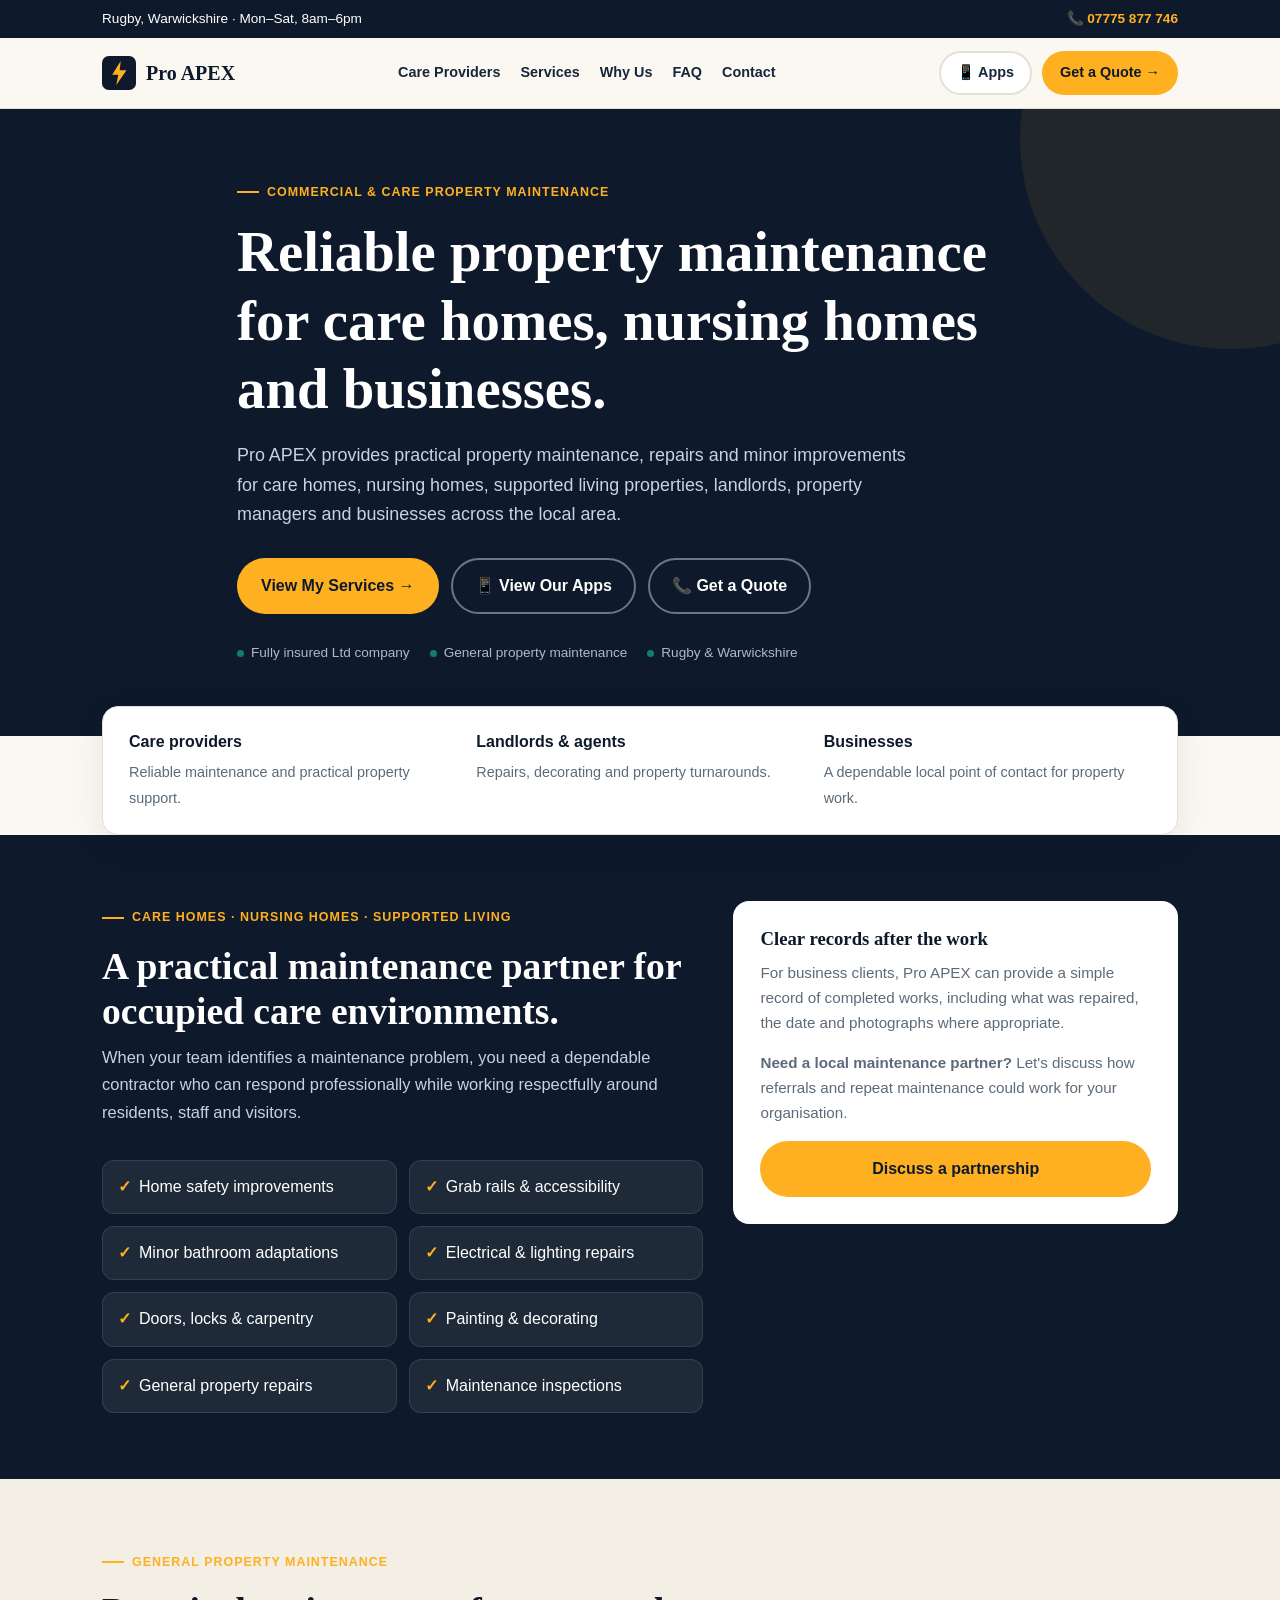
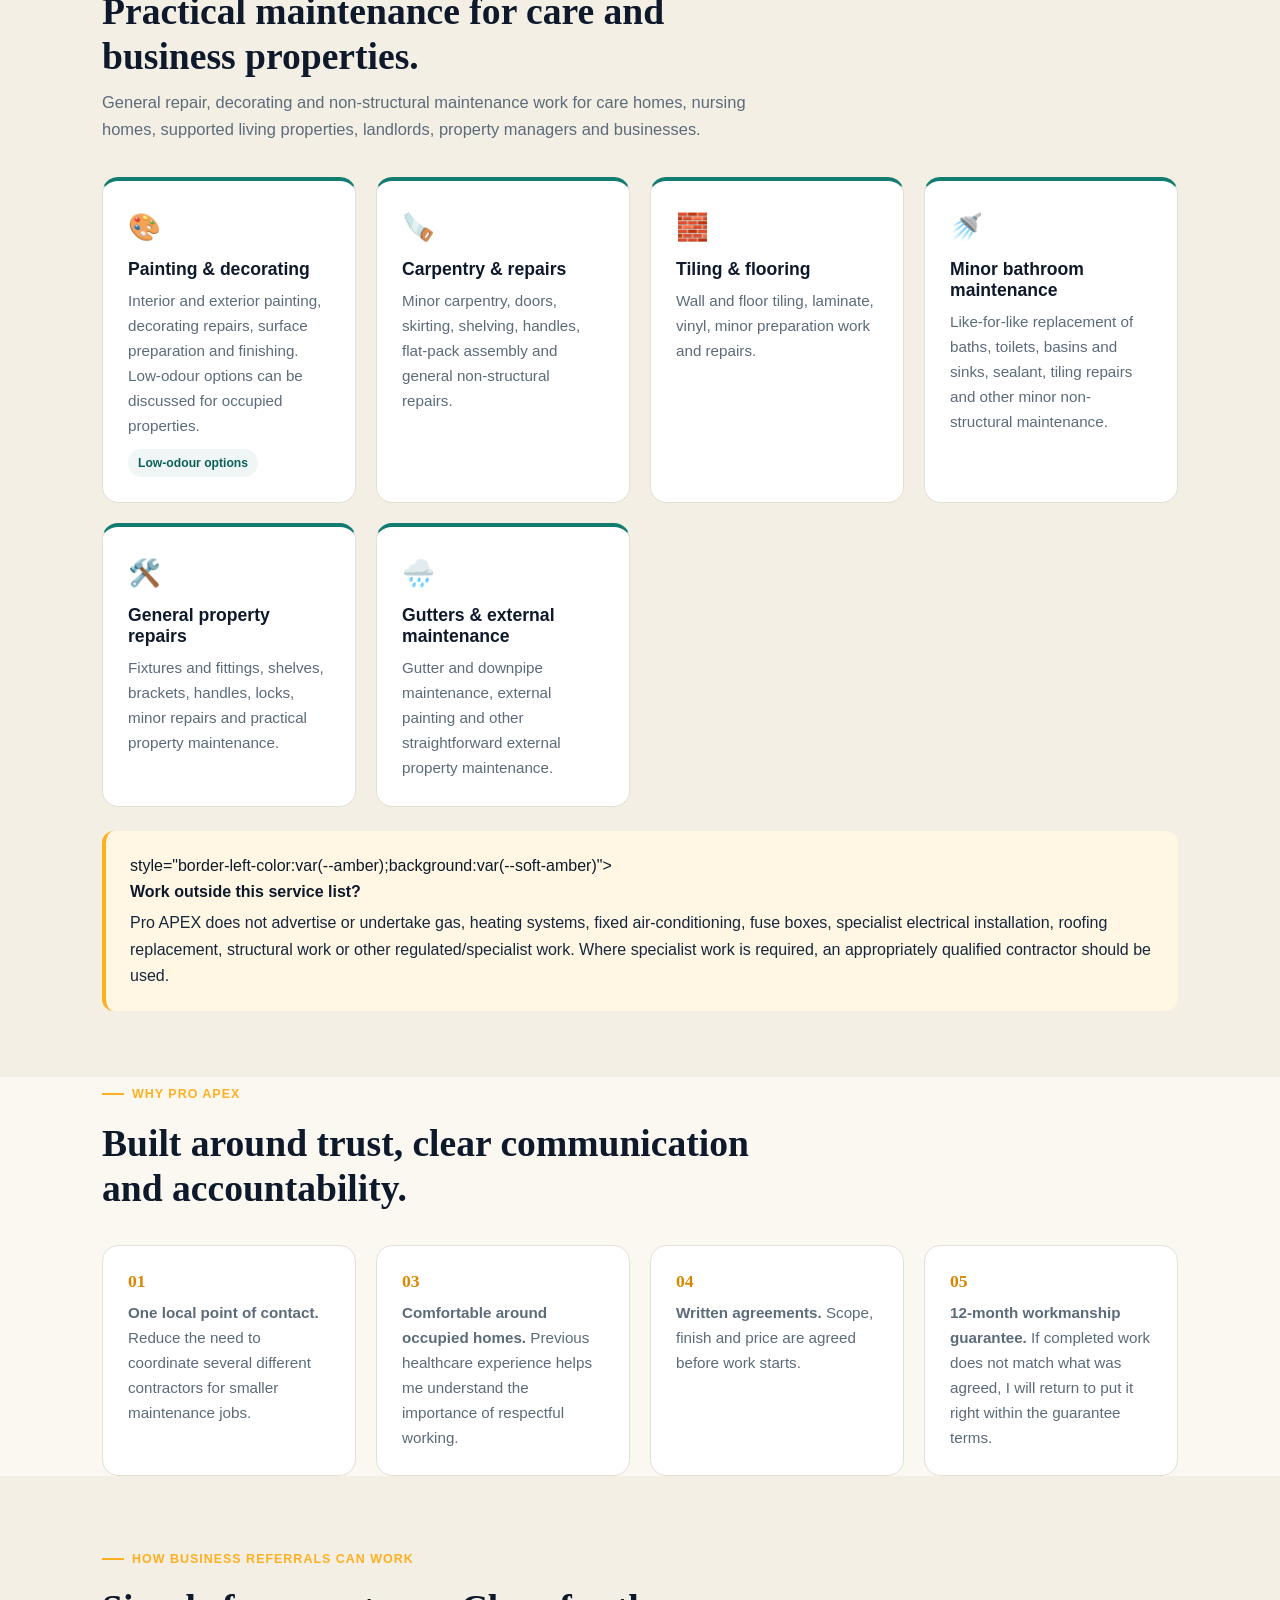
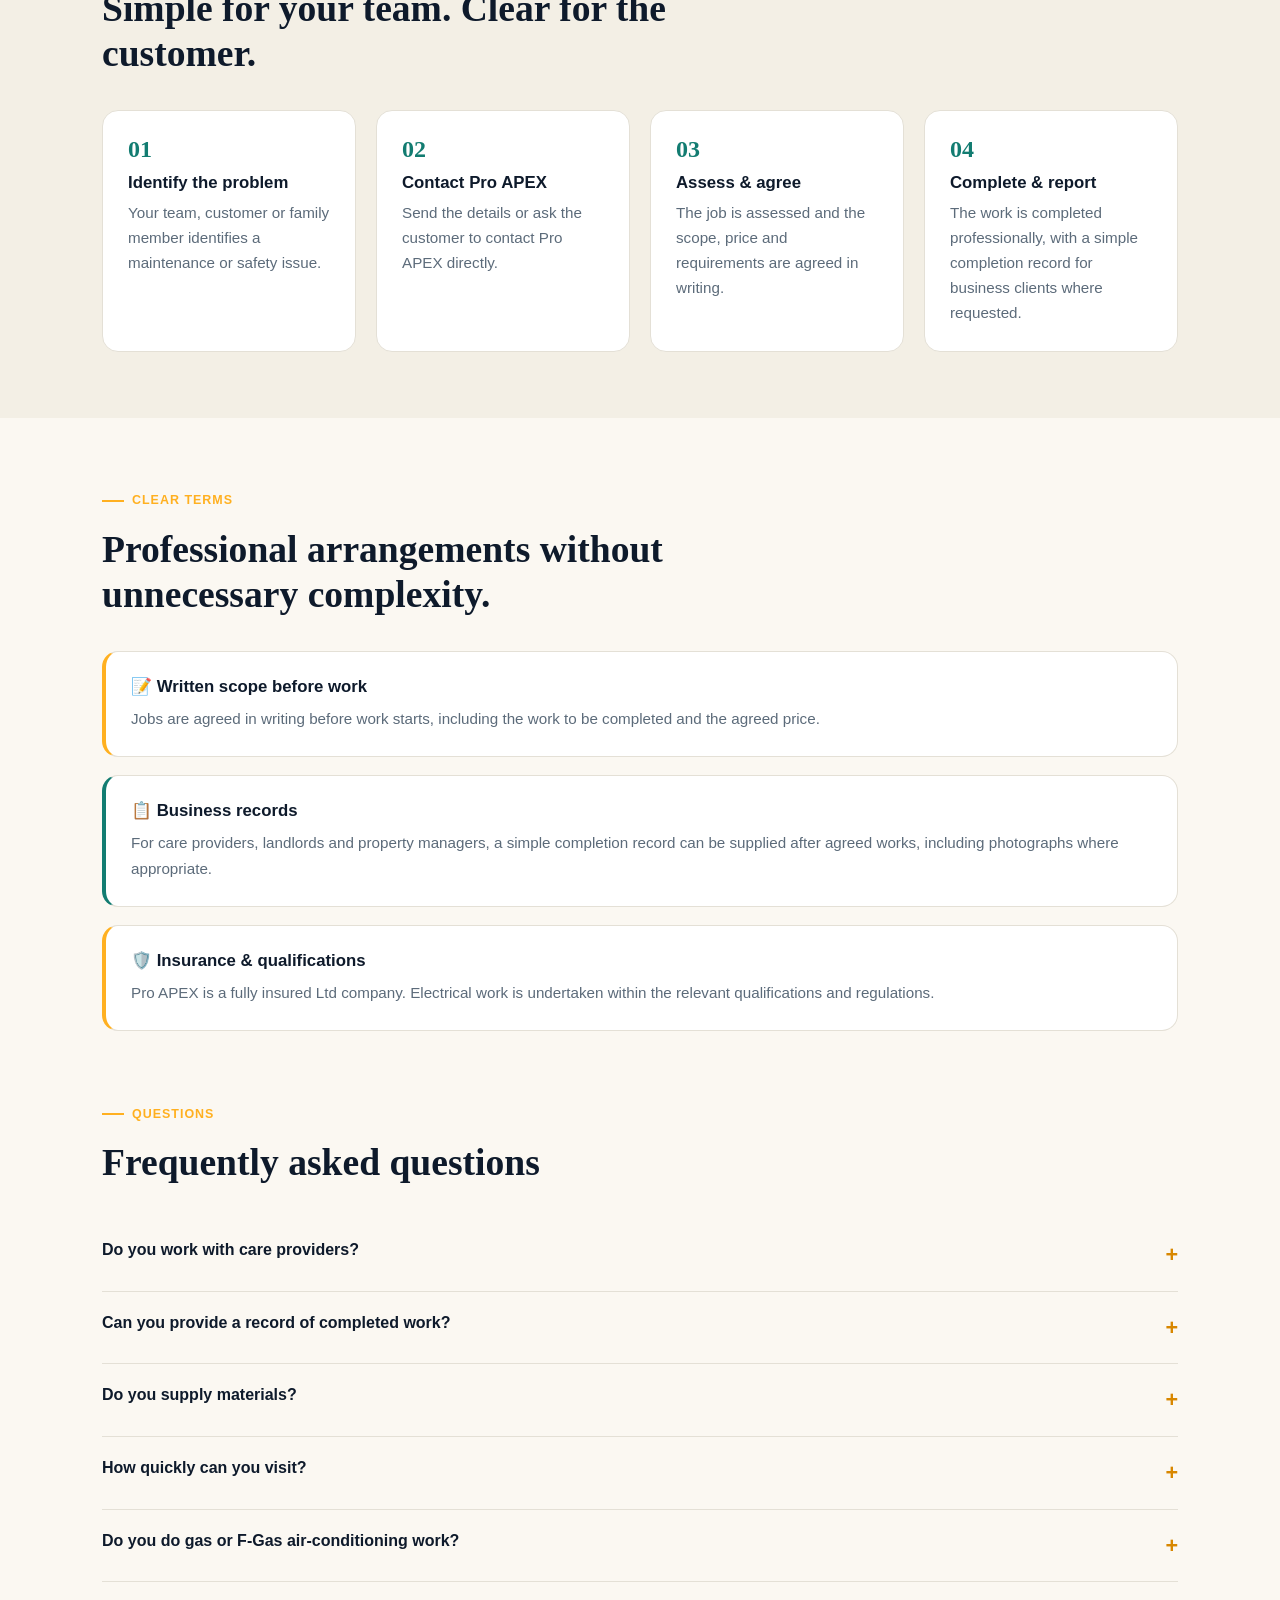
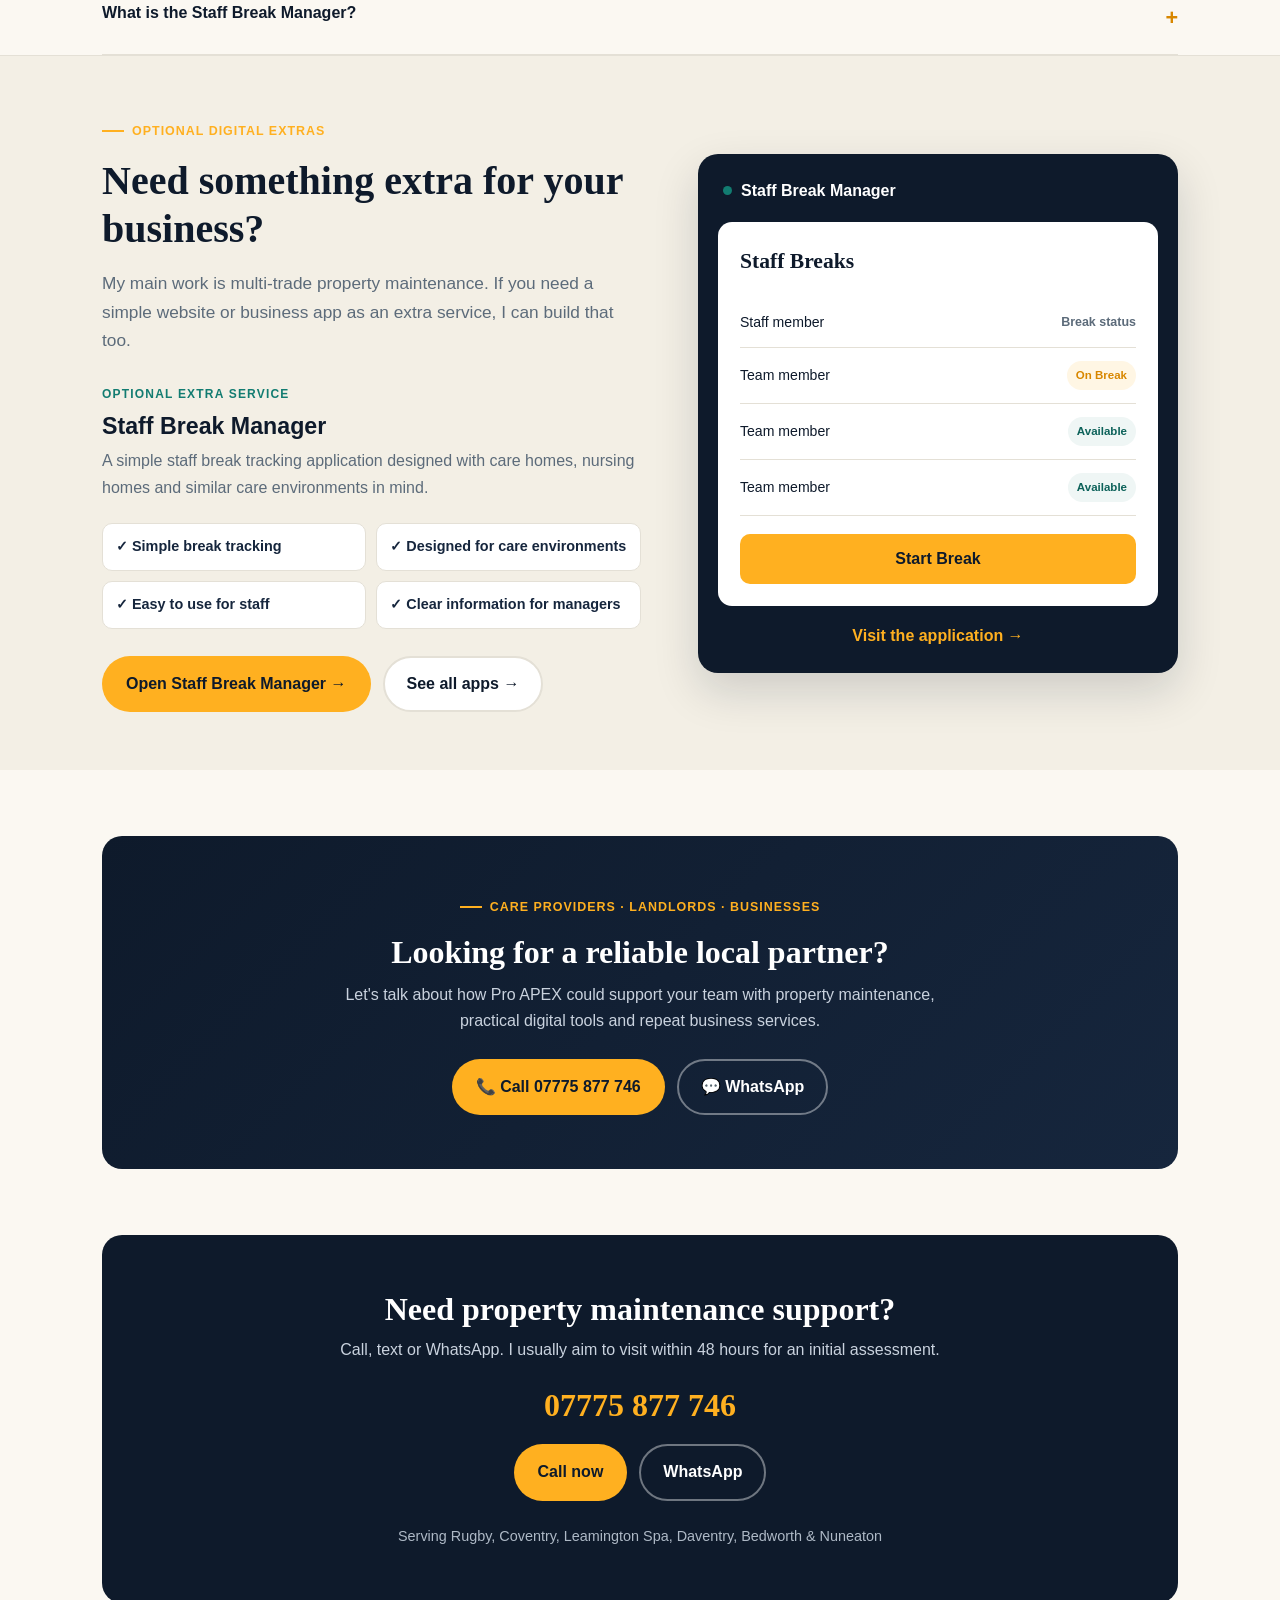
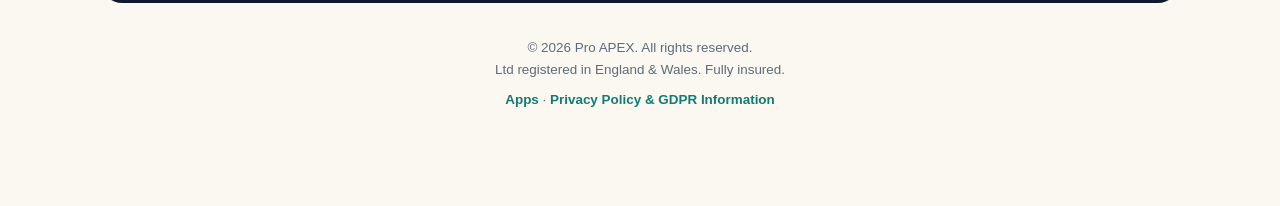
==== commit 1564fc5b: "yy" ====
--- a/index.html
+++ b/index.html
@@ -4,9 +4,9 @@
 <meta charset="UTF-8">
 <meta name="viewport" content="width=device-width, initial-scale=1.0, viewport-fit=cover">
 
-<title>Pro APEX | Multi-Trade Property Maintenance</title>
-
-<meta name="description" content="Pro APEX provides reliable property maintenance and practical digital solutions for care providers, landlords, businesses and homes across Rugby and Warwickshire.">
+<title>Pro APEX | Commercial & Care Property Maintenance</title>
+
+<meta name="description" content="Pro APEX provides reliable property maintenance and practical digital solutions for care providers, landlords, property managers and businesses across Rugby and Warwickshire.">
 
 <meta name="theme-color" content="#0E1A2B">
 <meta name="robots" content="index, follow">
@@ -274,11 +274,11 @@
 <header class="hero">
   <div class="container hero-inner">
 
-    <div class="eyebrow">Multi-Trade Property Maintenance</div>
-
-    <h1>Reliable multi-trade property maintenance for homes, landlords and businesses.</h1>
-
-    <p class="lead">Pro APEX provides practical multi-trade property maintenance, repairs and improvements for homes, landlords, letting agents and businesses across the local area.</p>
+    <div class="eyebrow">Commercial & Care Property Maintenance</div>
+
+    <h1>Reliable property maintenance for care homes, nursing homes and businesses.</h1>
+
+    <p class="lead">Pro APEX provides practical property maintenance, repairs and minor improvements for care homes, nursing homes, supported living properties, landlords, property managers and businesses across the local area.</p>
 
     <div class="hero-ctas">
       <a class="btn btn-primary" href="#services">View My Services →</a>
@@ -288,7 +288,7 @@
 
     <div class="hero-badges">
       <span><i class="dot"></i><span>Fully insured Ltd company</span></span>
-      <span><i class="dot"></i><span>Multi-trade maintenance</span></span>
+      <span><i class="dot"></i><span>General property maintenance</span></span>
       <span><i class="dot"></i><span>Rugby & Warwickshire</span></span>
     </div>
 
@@ -320,9 +320,9 @@
 
       <div>
         <div class="section-head">
-          <div class="eyebrow">Care providers &amp; supported living</div>
-          <h2>A maintenance partner who understands occupied homes.</h2>
-          <p>When a carer, care manager or family member identifies a maintenance problem, you need someone dependable who can respond professionally and treat the person and their home with respect.</p>
+          <div class="eyebrow">Care homes · Nursing homes · Supported living</div>
+          <h2>A practical maintenance partner for occupied care environments.</h2>
+          <p>When your team identifies a maintenance problem, you need a dependable contractor who can respond professionally while working respectfully around residents, staff and visitors.</p>
         </div>
 
         <div class="care-list">
@@ -348,104 +348,60 @@
   </div>
 </section>
 
-<!-- HOME SAFETY -->
-<section class="container">
-
-  <div class="section-head">
-    <div class="eyebrow">Home safety &amp; accessibility</div>
-    <h2>Small changes can make a home safer and easier to use.</h2>
-    <p>Practical maintenance and accessibility improvements for older people, families and anyone who needs a little extra support around the home.</p>
-  </div>
-
-  <div class="services-grid">
-
-    <div class="service-card">
-      <span class="icon">🛟</span>
-      <h3>Grab rails &amp; support fittings</h3>
-      <p>Practical fitting of suitable support rails and safety accessories where appropriate.</p>
-    </div>
-
-    <div class="service-card">
-      <span class="icon">🚿</span>
-      <h3>Bathroom safety</h3>
-      <p>Minor repairs, fittings, flooring and improvements that can make bathrooms easier and safer to use.</p>
-    </div>
-
-    <div class="service-card">
-      <span class="icon">💡</span>
-      <h3>Lighting &amp; electrical</h3>
-      <p>Lighting, sockets, switches, fault-finding and other electrical work within the appropriate scope.</p>
-    </div>
-
-    <div class="service-card">
-      <span class="icon">🚪</span>
-      <h3>Doors &amp; access</h3>
-      <p>Door repairs, handles, locks, adjustments and carpentry to improve everyday access.</p>
-    </div>
-
-  </div>
-
-  <div class="report">
-    <strong>Respectful working in occupied homes</strong>
-    <p>Pro APEX aims to keep disruption to a minimum, protect the working area and leave the property clean and safe when the job is finished.</p>
-  </div>
-
-</section>
-
 <!-- SERVICES -->
 <section id="services" class="section-alt">
   <div class="container">
 
     <div class="section-head">
-      <div class="eyebrow">Multi-trade maintenance</div>
-      <h2>One local point of contact for a wide range of jobs.</h2>
-      <p>Suitable for homeowners, landlords, letting agents and business clients who want one dependable local maintenance partner rather than several different contractors.</p>
+      <div class="eyebrow">General property maintenance</div>
+      <h2>Practical maintenance for care and business properties.</h2>
+      <p>General repair, decorating and non-structural maintenance work for care homes, nursing homes, supported living properties, landlords, property managers and businesses.</p>
     </div>
 
     <div class="services-grid">
-
-      <div class="service-card">
-        <span class="icon">🔌</span>
-        <h3>Electrical works</h3>
-        <p>Sockets, lighting, switches, testing, fault-finding and other electrical work within qualifications and scope.</p>
-      </div>
 
       <div class="service-card">
         <span class="icon">🎨</span>
         <h3>Painting &amp; decorating</h3>
-        <p>Interior and exterior painting, plastering, skimming and finishing. Low-odour options can be discussed for occupied properties.</p>
+        <p>Interior and exterior painting, decorating repairs, surface preparation and finishing. Low-odour options can be discussed for occupied properties.</p>
         <span class="service-tag">Low-odour options</span>
       </div>
 
       <div class="service-card">
         <span class="icon">🪚</span>
         <h3>Carpentry &amp; repairs</h3>
-        <p>Doors, skirting, shelving, fencing, flat-pack assembly and general property repairs.</p>
+        <p>Minor carpentry, doors, skirting, shelving, handles, flat-pack assembly and general non-structural repairs.</p>
       </div>
 
       <div class="service-card">
         <span class="icon">🧱</span>
         <h3>Tiling &amp; flooring</h3>
-        <p>Wall and floor tiling, laminate, vinyl, sub-floor preparation and repairs.</p>
+        <p>Wall and floor tiling, laminate, vinyl, minor preparation work and repairs.</p>
       </div>
 
       <div class="service-card">
         <span class="icon">🚿</span>
-        <h3>Kitchens &amp; bathrooms</h3>
-        <p>Fitting, upgrades, tiling, sinks, toilets and associated work within the agreed scope.</p>
+        <h3>Minor bathroom maintenance</h3>
+        <p>Like-for-like replacement of baths, toilets, basins and sinks, sealant, tiling repairs and other minor non-structural maintenance.</p>
       </div>
 
       <div class="service-card">
-        <span class="icon">🏠</span>
-        <h3>Property maintenance</h3>
-        <p>General repairs, property checks, gutters, end-of-tenancy work and small renovations.</p>
-      </div>
-
-    </div>
-
-    <div class="report" style="border-left-color:var(--amber);background:var(--soft-amber)">
-      <strong>Outside my scope?</strong>
-      <p>I do not carry out Gas or F-Gas air-conditioning work. Where appropriate, I can recommend suitably registered specialists for those jobs.</p>
+        <span class="icon">🛠️</span>
+        <h3>General property repairs</h3>
+        <p>Fixtures and fittings, shelves, brackets, handles, locks, minor repairs and practical property maintenance.</p>
+      </div>
+
+      <div class="service-card">
+        <span class="icon">🌧️</span>
+        <h3>Gutters &amp; external maintenance</h3>
+        <p>Gutter and downpipe maintenance, external painting and other straightforward external property maintenance.</p>
+      </div>
+
+    </div>
+
+    <div class="report" style="border-left-color:var(--amber);background:var(--soft-amber)"> style="border-left-color:var(--amber);background:var(--soft-amber)">
+      <strong>Work outside this service list?</strong>
+       <p>Pro APEX does not advertise or undertake gas, heating systems, fixed air-conditioning, fuse boxes, specialist electrical installation, roofing replacement, structural work or other regulated/specialist work. Where specialist work is required, an appropriately qualified contractor should be used.</p>
     </div>
 
   </div>
@@ -464,11 +420,6 @@
     <div class="why-card">
       <span class="num">01</span>
       <p><strong>One local point of contact.</strong> Reduce the need to coordinate several different contractors for smaller maintenance jobs.</p>
-    </div>
-
-    <div class="why-card">
-      <span class="num">02</span>
-      <p><strong>18th Edition electrical qualification.</strong> Electrical work is carried out within the appropriate qualification and scope.</p>
     </div>
 
     <div class="why-card">
@@ -570,7 +521,7 @@
 
     <details class="faq-item">
       <summary>Do you work with care providers?</summary>
-      <p>Yes. Pro APEX is available for maintenance, repairs and practical home safety improvements for care providers, supported living environments, landlords and occupied homes.</p>
+      <p>Yes. Pro APEX is available for general maintenance, repairs and practical property improvements for care homes, nursing homes, supported living properties, landlords, property managers and businesses.</p>
     </details>
 
     <details class="faq-item">
@@ -580,7 +531,7 @@
 
     <details class="faq-item">
       <summary>Do you supply materials?</summary>
-      <p>For private customers, the standard service is labour-only unless otherwise agreed. For business maintenance arrangements, the supply of materials can be discussed as part of the agreed job.</p>
+      <p>Materials can be supplied where agreed in advance as part of the job.</p>
     </details>
 
     <details class="faq-item">
@@ -690,7 +641,7 @@
 <section id="contact" class="container">
   <div class="contact">
 
-    <h2>Need a repair or maintenance visit?</h2>
+    <h2>Need property maintenance support?</h2>
     <p class="sub">Call, text or WhatsApp. I usually aim to visit within 48 hours for an initial assessment.</p>
 
     <a class="phone-big" href="tel:+447775877746">07775 877 746</a>
@@ -727,4 +678,4 @@
 </div>
 
 </body>
-</html>
+</html>
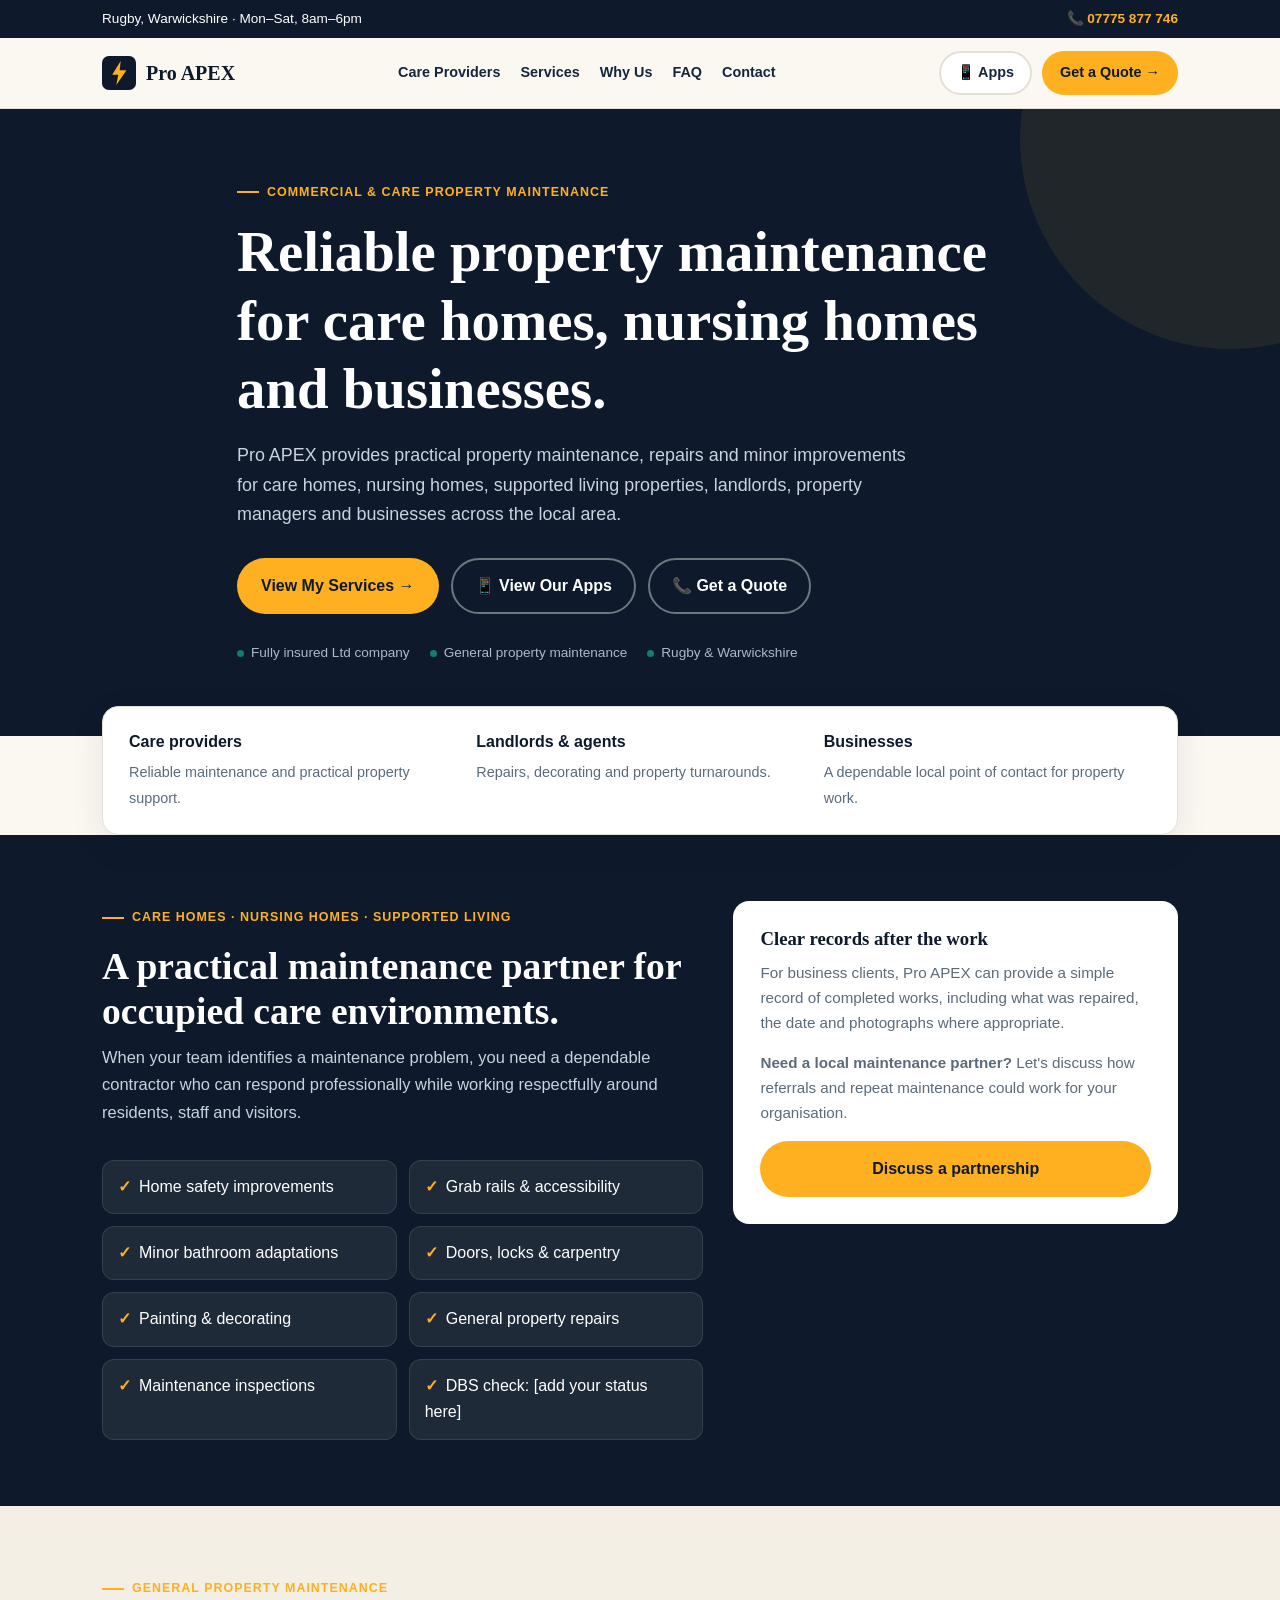
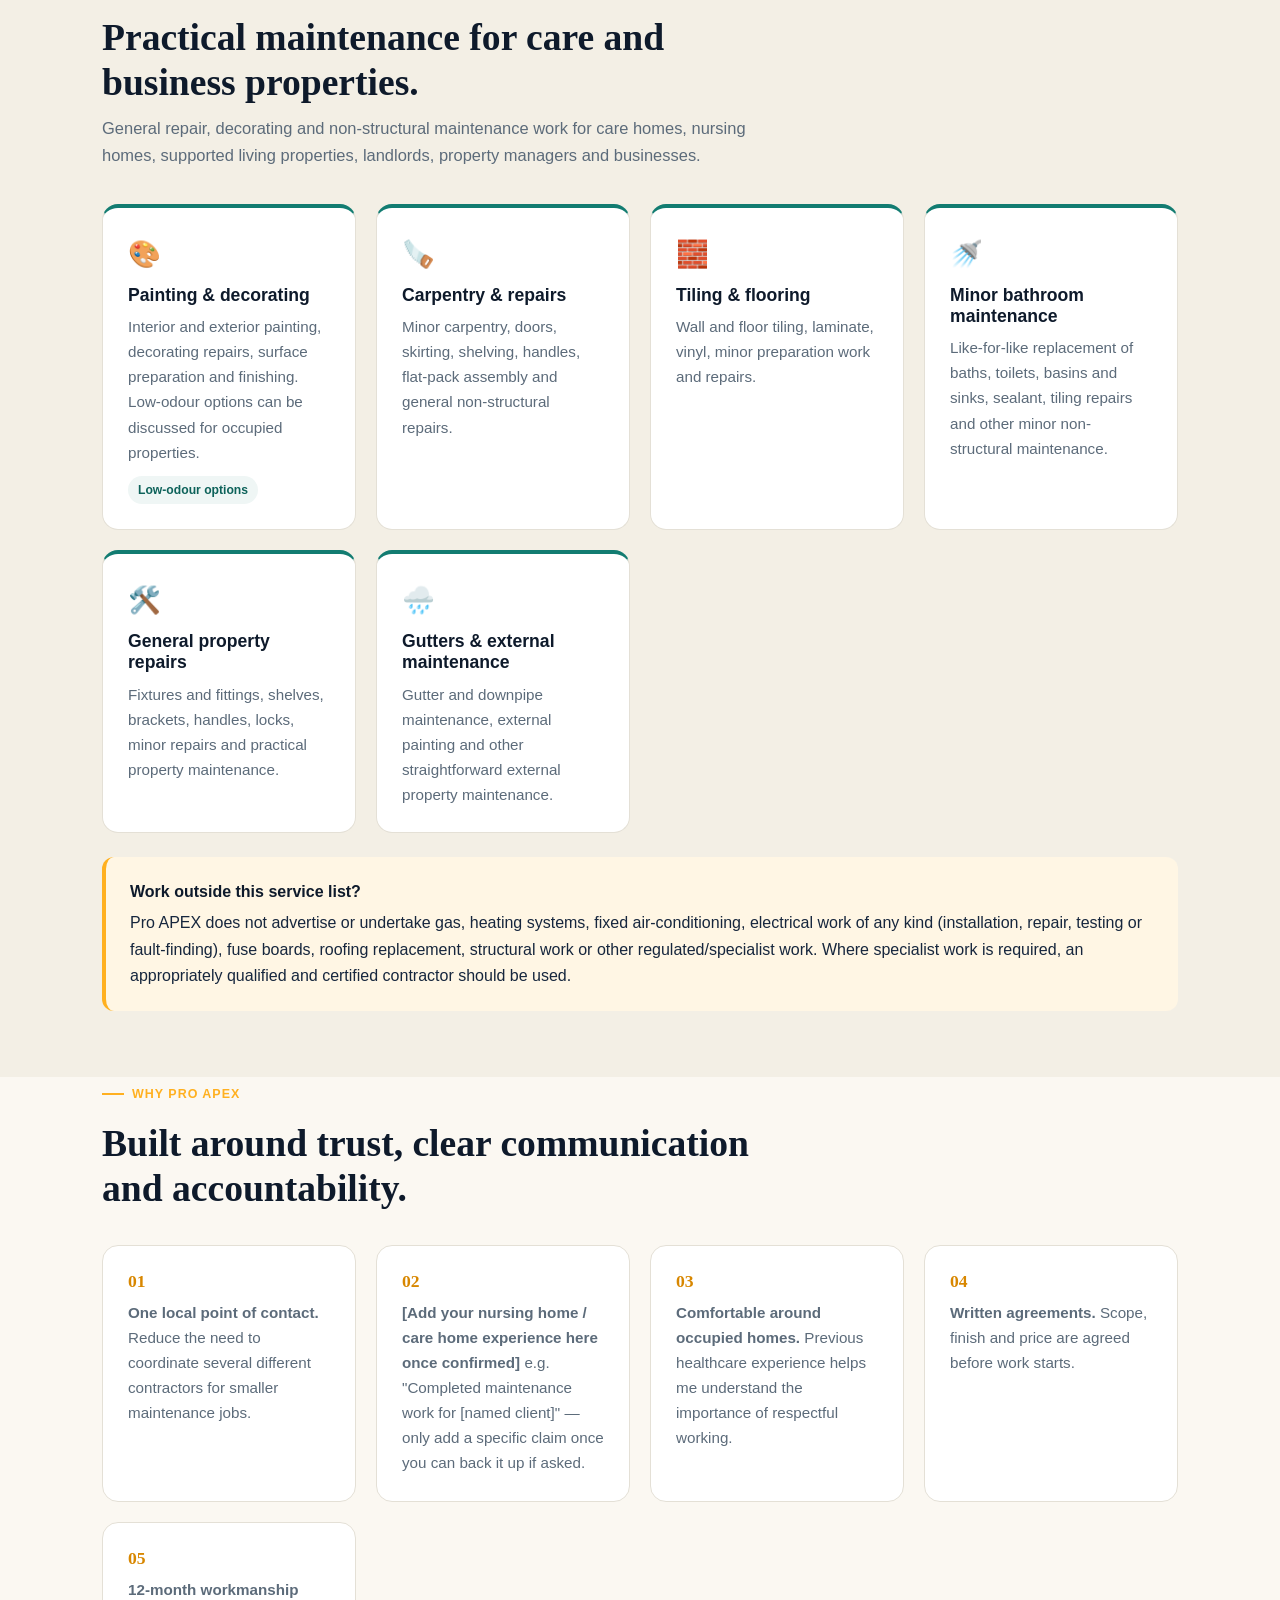
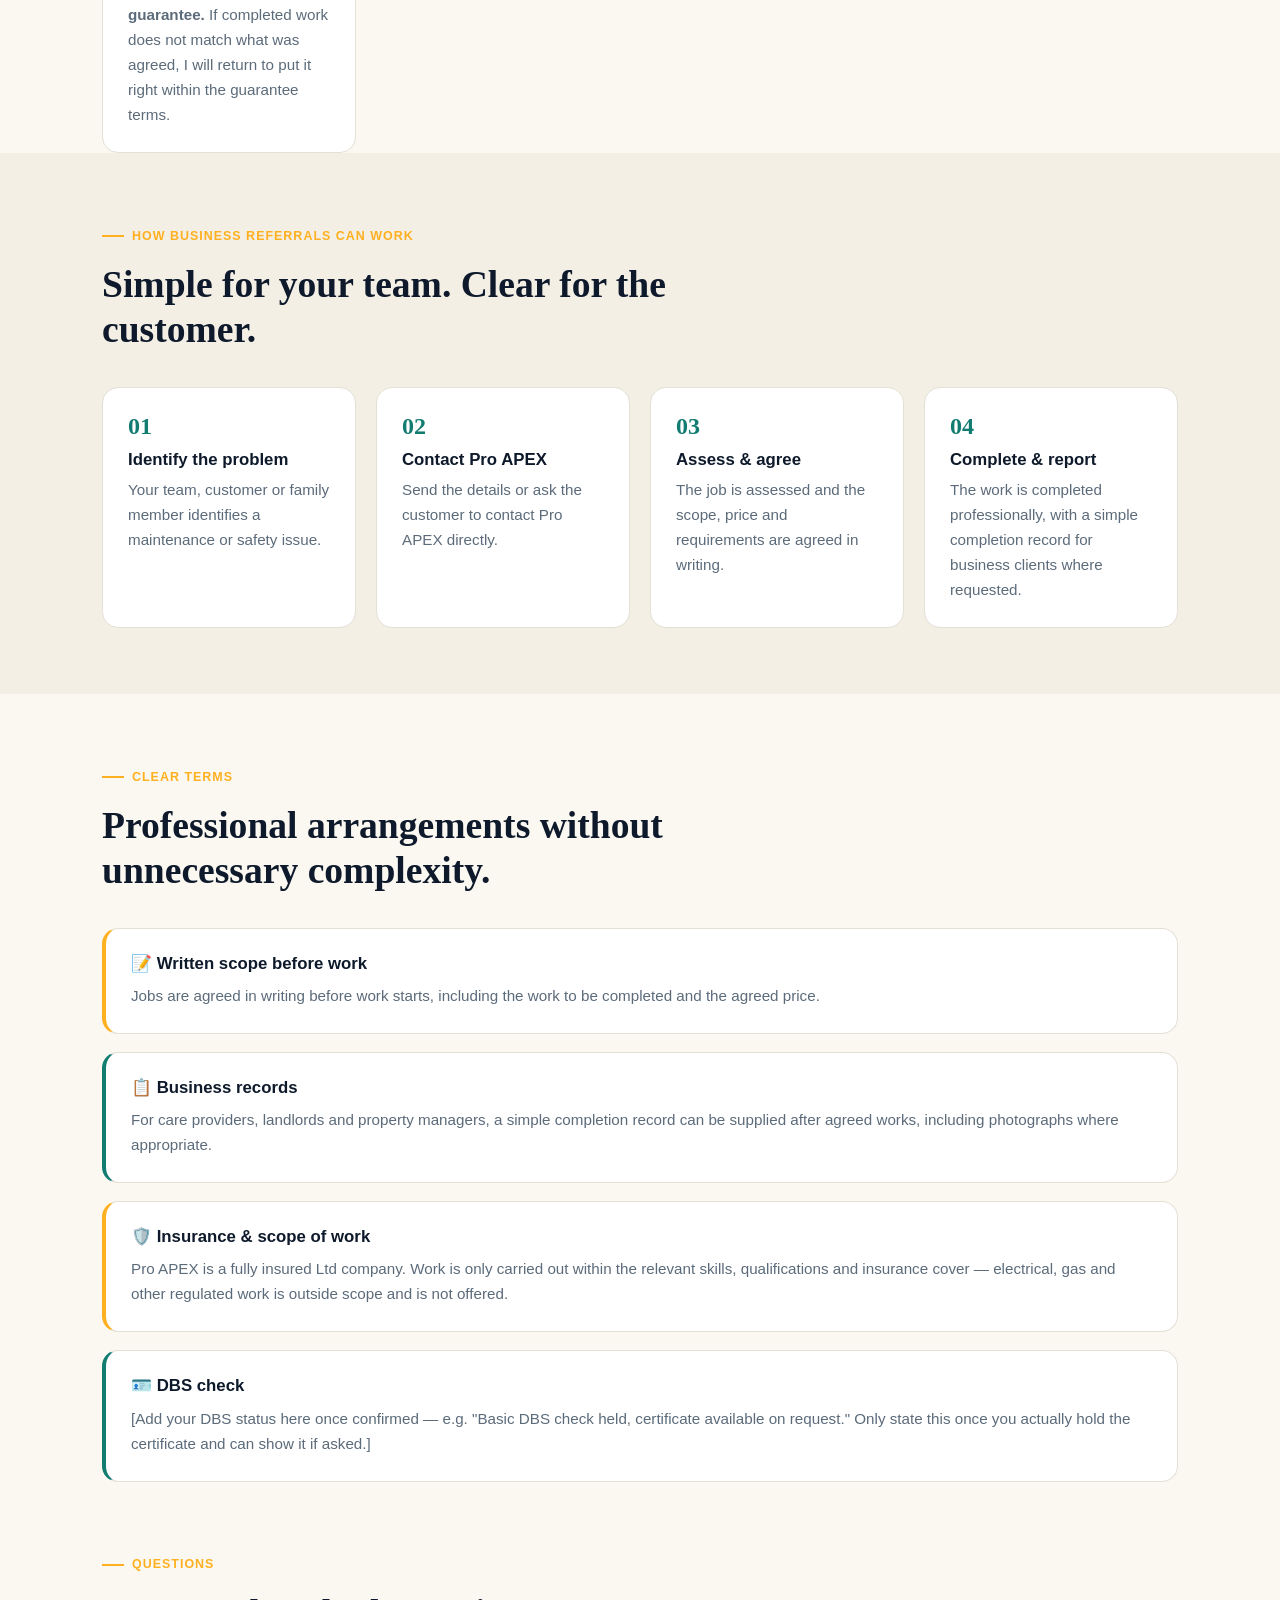
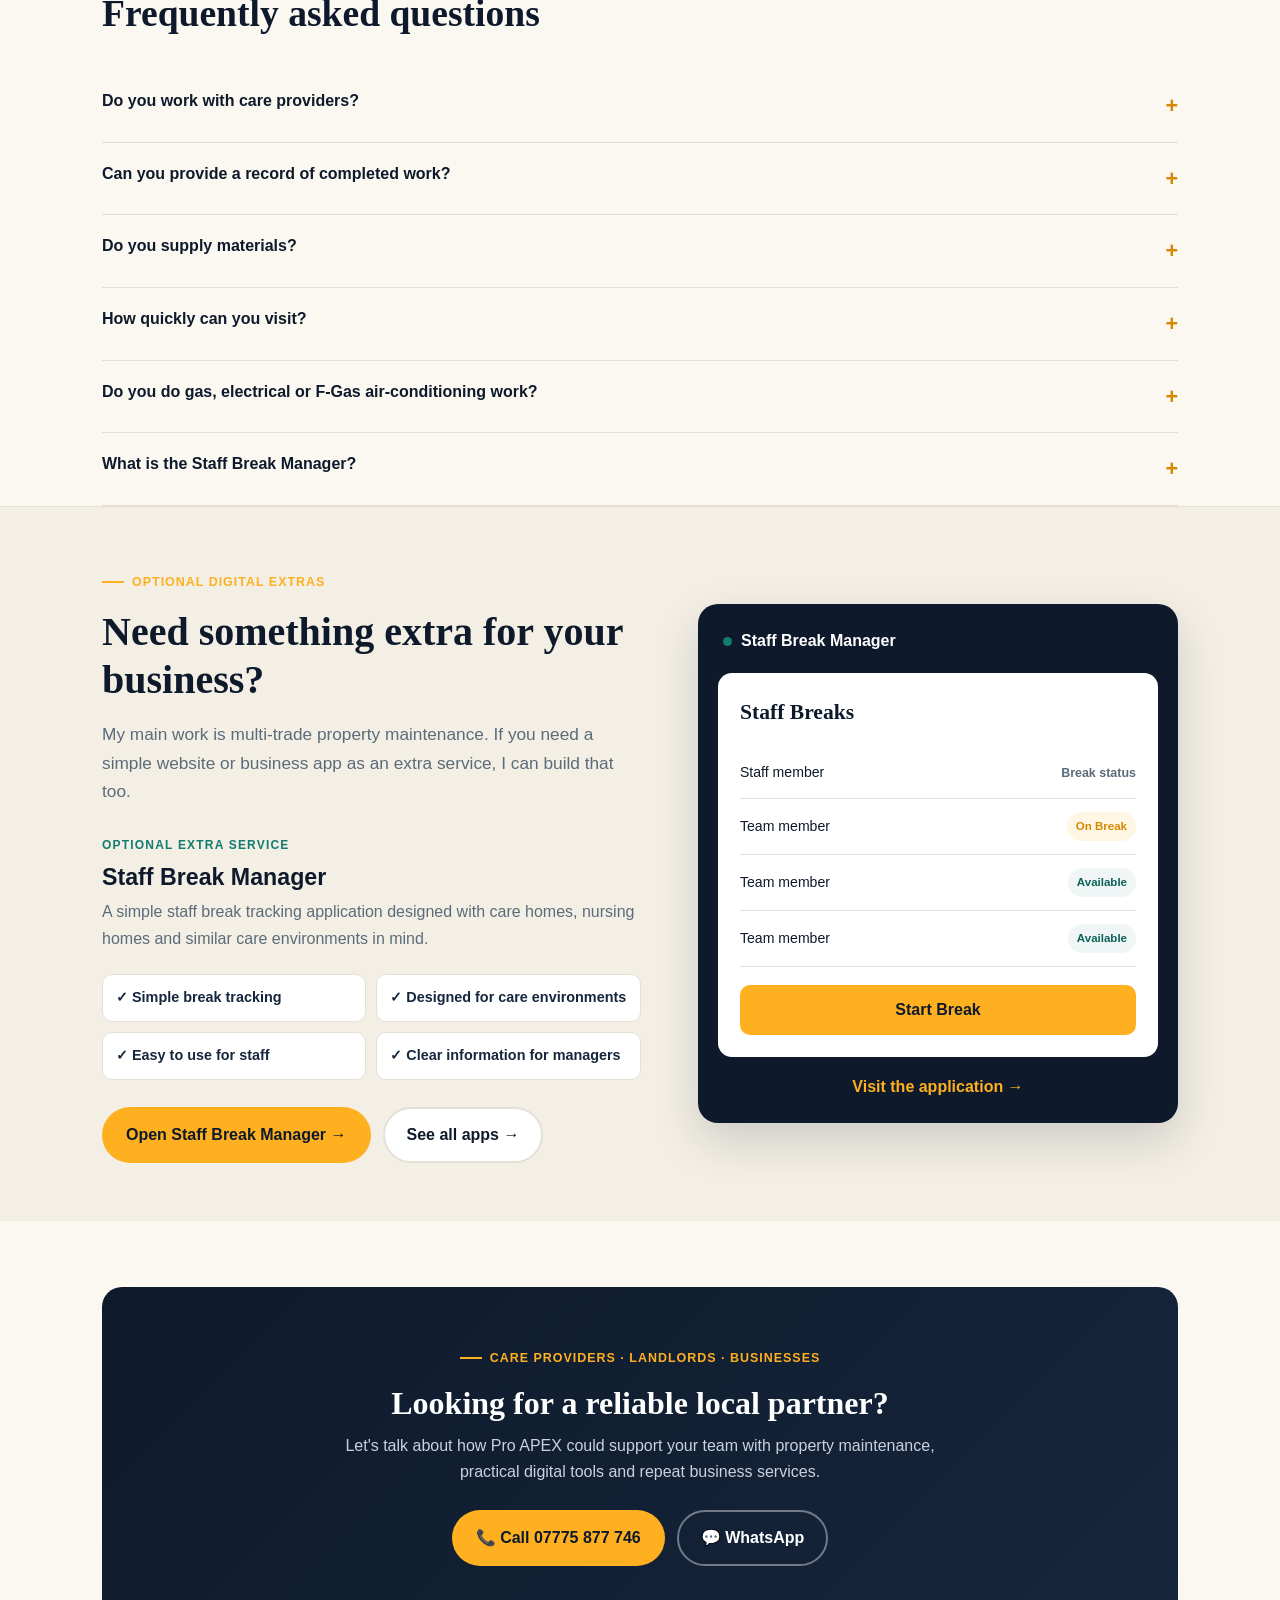
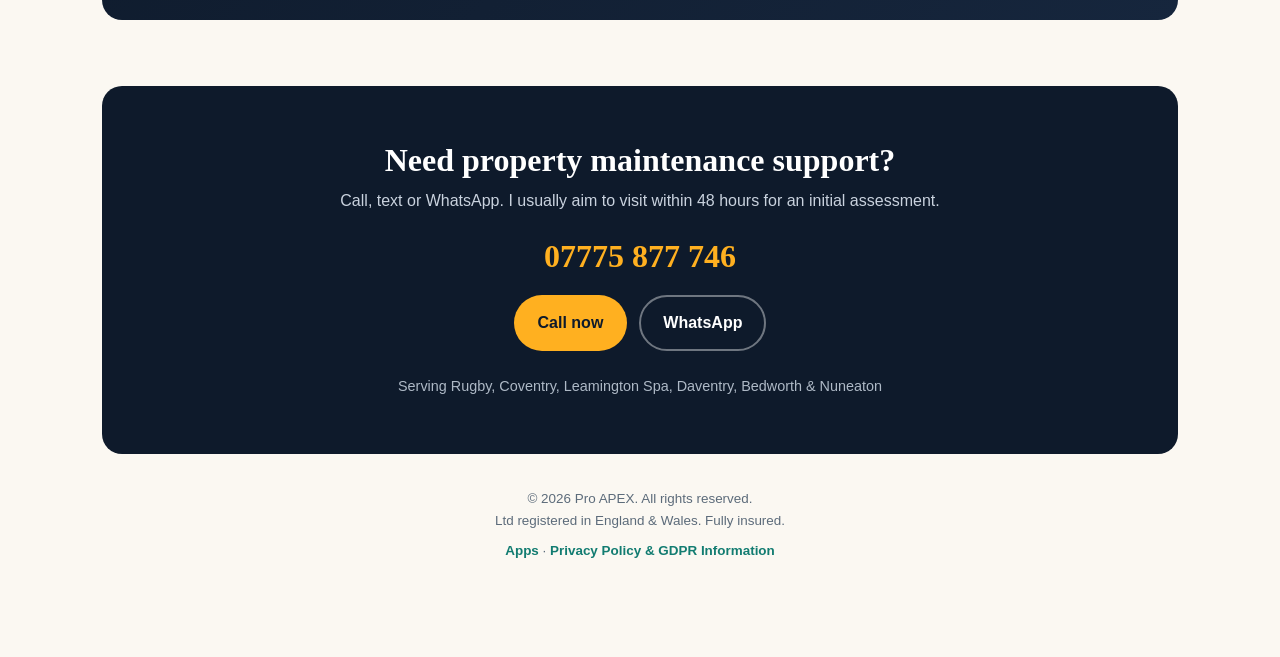
==== commit 6cecc1e1: "ijh" ====
--- a/index.html
+++ b/index.html
@@ -329,11 +329,11 @@
           <div>Home safety improvements</div>
           <div>Grab rails &amp; accessibility</div>
           <div>Minor bathroom adaptations</div>
-          <div>Electrical &amp; lighting repairs</div>
           <div>Doors, locks &amp; carpentry</div>
           <div>Painting &amp; decorating</div>
           <div>General property repairs</div>
           <div>Maintenance inspections</div>
+          <div>DBS check: [add your status here]</div>
         </div>
       </div>
 
@@ -399,9 +399,9 @@
 
     </div>
 
-    <div class="report" style="border-left-color:var(--amber);background:var(--soft-amber)"> style="border-left-color:var(--amber);background:var(--soft-amber)">
+    <div class="report" style="border-left-color:var(--amber);background:var(--soft-amber)">
       <strong>Work outside this service list?</strong>
-       <p>Pro APEX does not advertise or undertake gas, heating systems, fixed air-conditioning, fuse boxes, specialist electrical installation, roofing replacement, structural work or other regulated/specialist work. Where specialist work is required, an appropriately qualified contractor should be used.</p>
+       <p>Pro APEX does not advertise or undertake gas, heating systems, fixed air-conditioning, electrical work of any kind (installation, repair, testing or fault-finding), fuse boards, roofing replacement, structural work or other regulated/specialist work. Where specialist work is required, an appropriately qualified and certified contractor should be used.</p>
     </div>
 
   </div>
@@ -420,6 +420,11 @@
     <div class="why-card">
       <span class="num">01</span>
       <p><strong>One local point of contact.</strong> Reduce the need to coordinate several different contractors for smaller maintenance jobs.</p>
+    </div>
+
+    <div class="why-card">
+      <span class="num">02</span>
+      <p><strong>[Add your nursing home / care home experience here once confirmed]</strong> e.g. "Completed maintenance work for [named client]" — only add a specific claim once you can back it up if asked.</p>
     </div>
 
     <div class="why-card">
@@ -501,8 +506,13 @@
       </div>
 
       <div class="info-card">
-        <h3>🛡️ Insurance &amp; qualifications</h3>
-        <p>Pro APEX is a fully insured Ltd company. Electrical work is undertaken within the relevant qualifications and regulations.</p>
+        <h3>🛡️ Insurance &amp; scope of work</h3>
+        <p>Pro APEX is a fully insured Ltd company. Work is only carried out within the relevant skills, qualifications and insurance cover — electrical, gas and other regulated work is outside scope and is not offered.</p>
+      </div>
+
+      <div class="info-card teal">
+        <h3>🪪 DBS check</h3>
+        <p>[Add your DBS status here once confirmed — e.g. "Basic DBS check held, certificate available on request." Only state this once you actually hold the certificate and can show it if asked.]</p>
       </div>
 
     </div>
@@ -540,7 +550,7 @@
     </details>
 
     <details class="faq-item">
-      <summary>Do you do gas or F-Gas air-conditioning work?</summary>
+      <summary>Do you do gas, electrical or F-Gas air-conditioning work?</summary>
       <p>No. These services are outside my qualifications. Where appropriate, I can recommend suitably registered specialists.</p>
     </details>
 
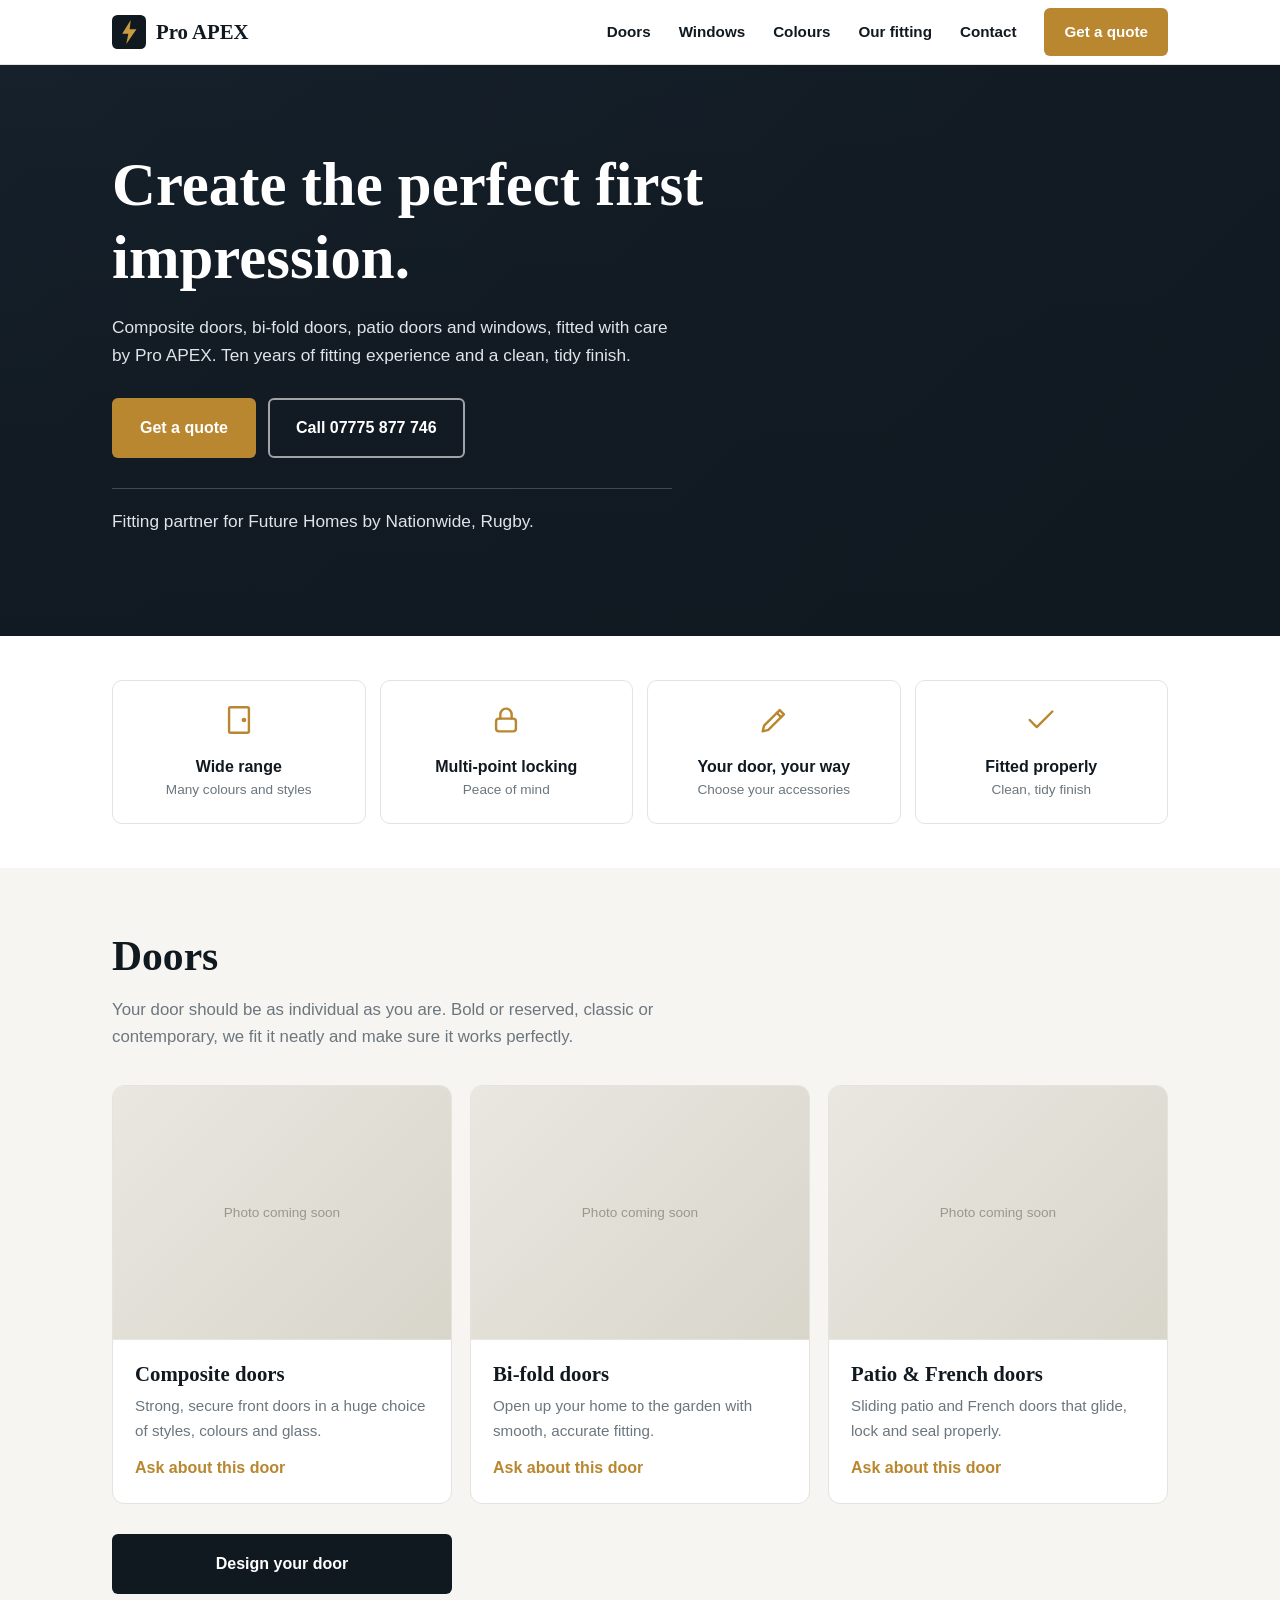
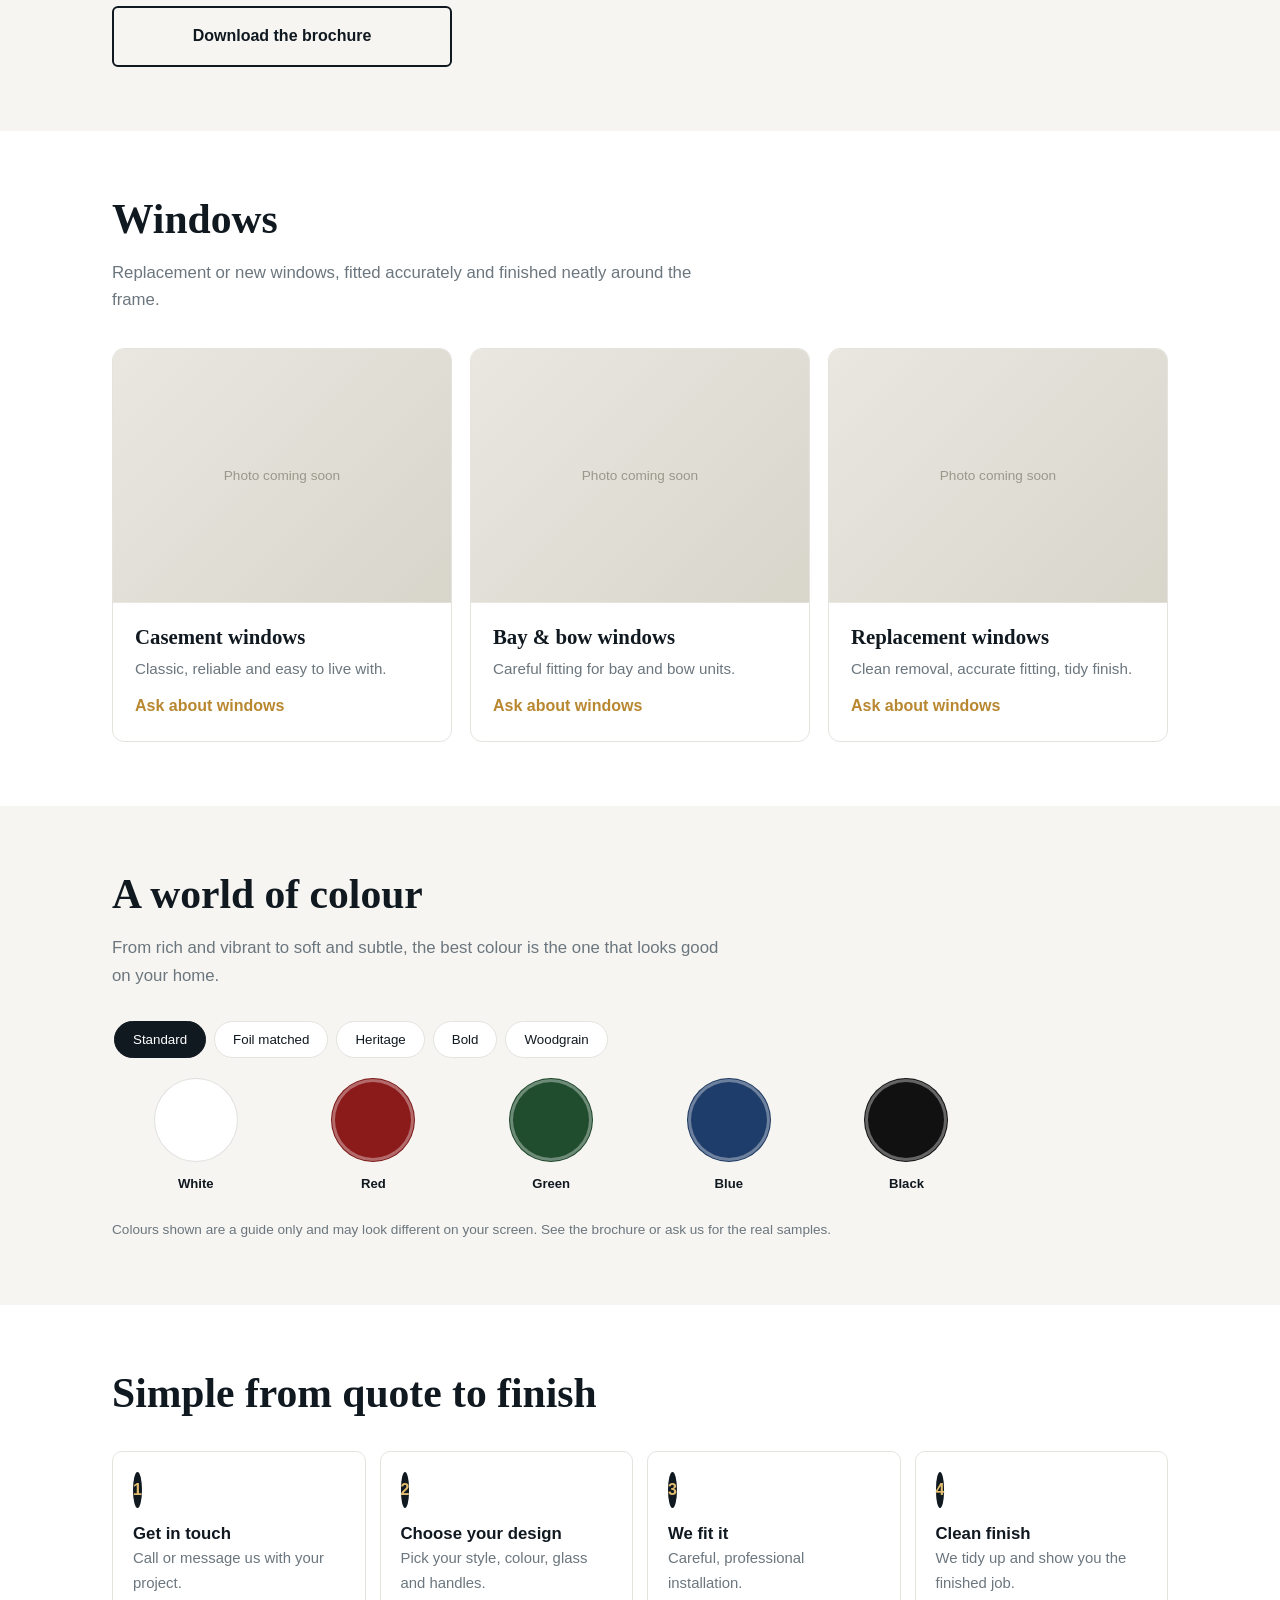
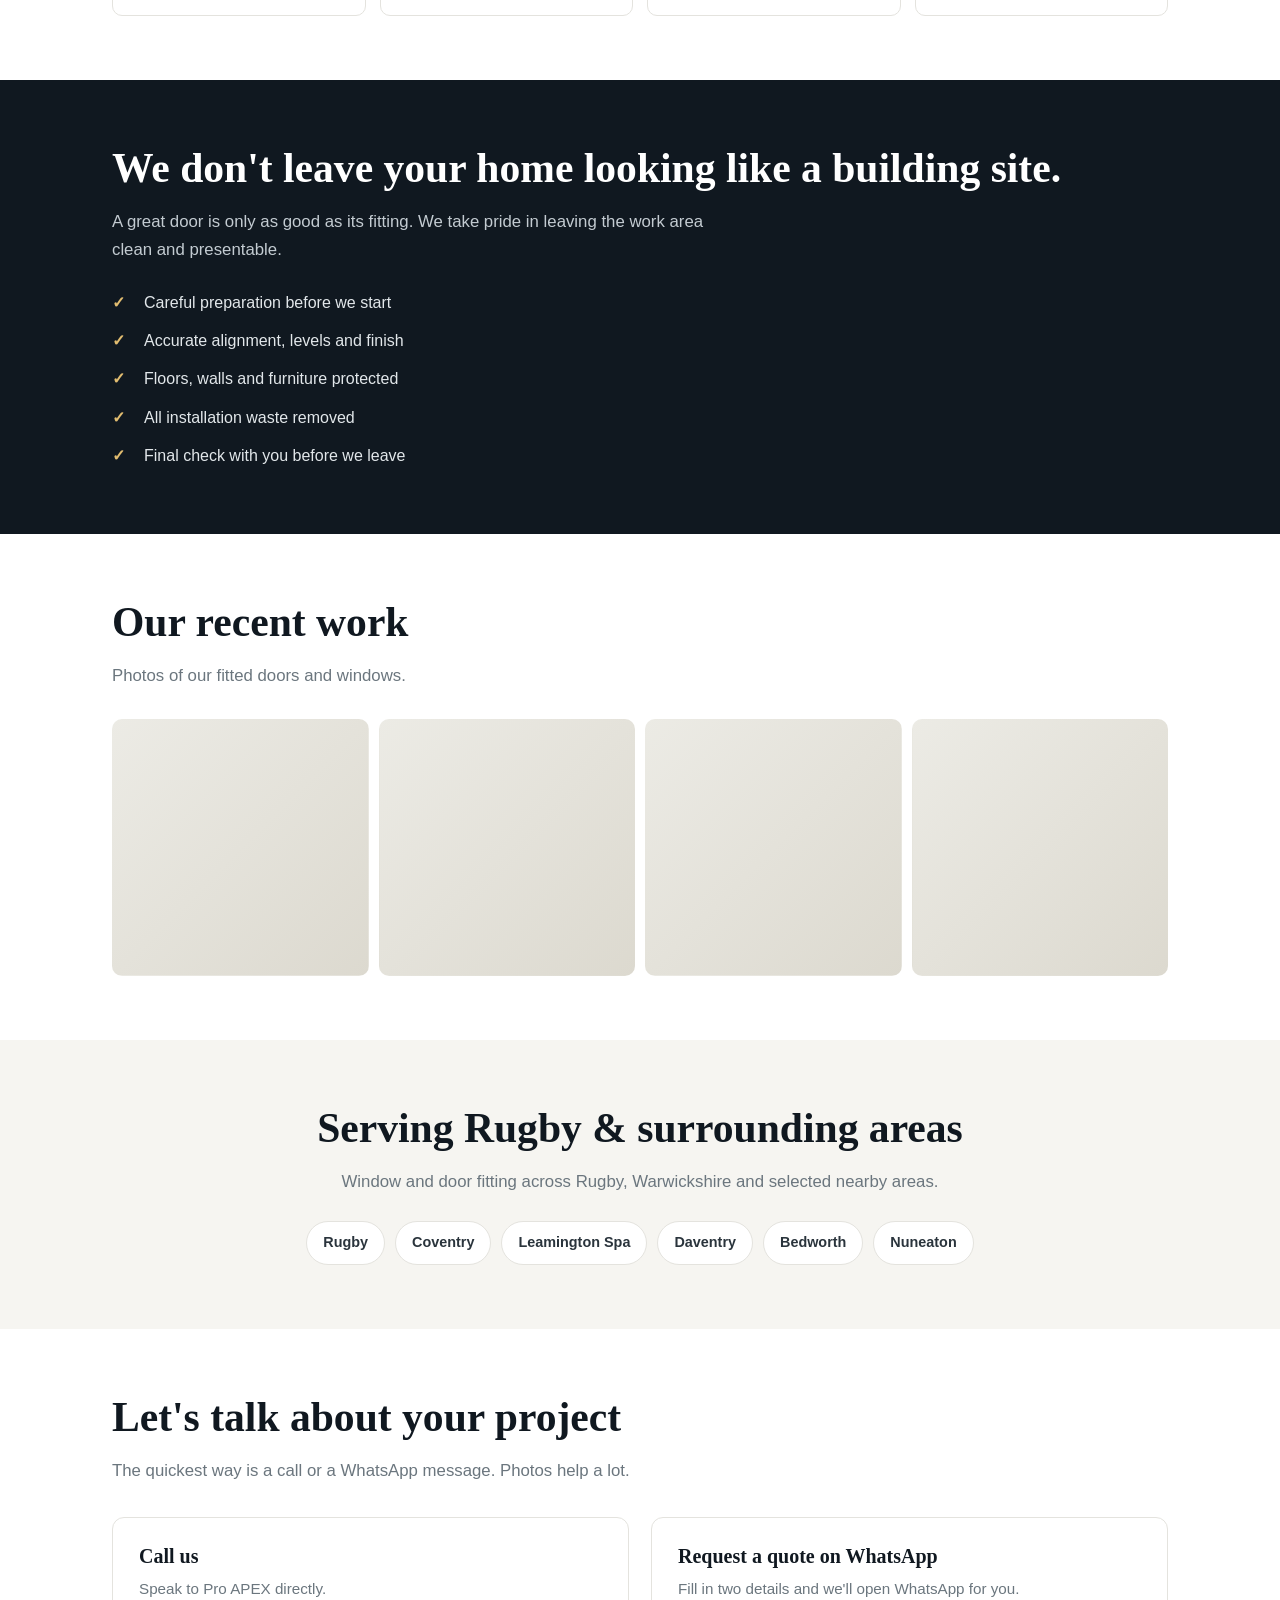
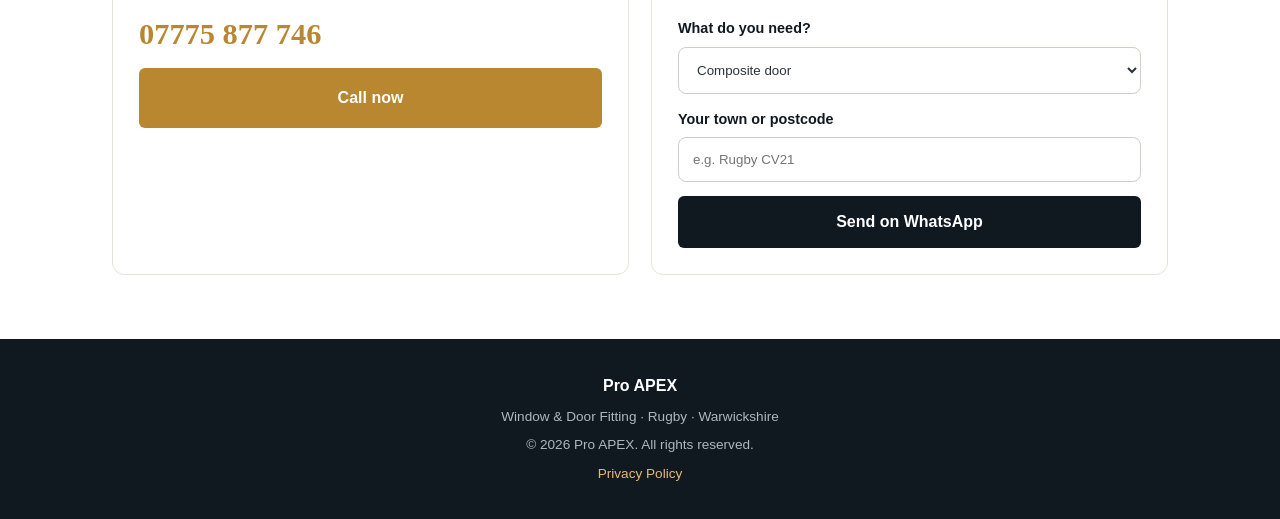
==== commit c2cdd4c1: "jgv" ====
--- a/index.html
+++ b/index.html
@@ -2,690 +2,520 @@
 <html lang="en-GB">
 <head>
 <meta charset="UTF-8">
-<meta name="viewport" content="width=device-width, initial-scale=1.0, viewport-fit=cover">
-
-<title>Pro APEX | Commercial & Care Property Maintenance</title>
-
-<meta name="description" content="Pro APEX provides reliable property maintenance and practical digital solutions for care providers, landlords, property managers and businesses across Rugby and Warwickshire.">
-
-<meta name="theme-color" content="#0E1A2B">
+<meta name="viewport" content="width=device-width, initial-scale=1, viewport-fit=cover">
+<title>Pro APEX | Composite Door & Window Fitting | Rugby & Warwickshire</title>
+<meta name="description" content="Pro APEX fits composite doors, bi-fold doors, patio doors and windows across Rugby, Coventry and Warwickshire. 10 years' fitting experience and a clean, tidy finish.">
+<meta name="theme-color" content="#101820">
 <meta name="robots" content="index, follow">
 
 <style>
 :root{
-  --ink:#0E1A2B;
-  --ink-soft:#16263D;
-  --ivory:#FBF8F2;
-  --white:#fff;
-  --amber:#FFB020;
-  --amber-deep:#D88700;
-  --teal:#127C71;
-  --teal-dark:#0D625A;
-  --slate:#5C6B7A;
-  --line:#E4E0D6;
-  --soft:#F3EFE5;
-  --soft-teal:#EFF6F5;
-  --soft-amber:#FFF6E4;
-  --radius:16px;
-  --max:1120px;
-}
-
-*{margin:0;padding:0;box-sizing:border-box;}
-html{scroll-behavior:smooth;}
-
+  --ink:#101820;
+  --text:#2a343c;
+  --muted:#6b767e;
+  --line:#e4e3de;
+  --bg:#ffffff;
+  --soft:#f6f5f1;
+  --gold:#b8872f;
+  --gold-light:#e2bd70;
+  --max:1100px;
+}
+*{margin:0;padding:0;box-sizing:border-box}
+html{scroll-behavior:smooth;-webkit-text-size-adjust:100%}
 body{
-  font-family:Inter,-apple-system,BlinkMacSystemFont,"Segoe UI",Roboto,Arial,sans-serif;
-  color:var(--ink);
-  background:var(--ivory);
-  line-height:1.65;
-  -webkit-font-smoothing:antialiased;
-  padding-bottom:70px;
-}
-
-h1,h2,h3,h4{font-family:Georgia,"Times New Roman",serif;line-height:1.2;color:var(--ink);}
-.container{max-width:var(--max);margin:auto;padding:0 22px;}
-a{color:inherit;}
-
-.skip-link{position:absolute;left:-999px;background:var(--amber);padding:10px 16px;z-index:999;}
-.skip-link:focus{left:16px;top:16px;}
-
-/* TOP BAR */
-.topbar{background:var(--ink);color:#fff;font-size:.85rem;}
-.topbar .container{display:flex;justify-content:space-between;align-items:center;gap:8px;padding-top:8px;padding-bottom:8px;flex-wrap:wrap;}
-.topbar a{text-decoration:none;color:#fff;}
-.topbar .call{color:var(--amber);font-weight:800;}
-
-/* NAV */
-nav.main{position:sticky;top:0;z-index:50;background:rgba(251,248,242,.97);backdrop-filter:blur(10px);border-bottom:1px solid var(--line);}
-nav.main .container{display:flex;align-items:center;justify-content:space-between;padding-top:13px;padding-bottom:13px;gap:14px;}
-.brand{display:flex;align-items:center;gap:10px;text-decoration:none;font:700 1.25rem Georgia,serif;flex-shrink:0;}
-.brand-mark{width:34px;height:34px;}
-.navlinks{display:flex;gap:20px;font-size:.9rem;font-weight:700;}
-.navlinks a{text-decoration:none;color:var(--ink-soft);}
-.navlinks a:hover{color:var(--teal);}
-.nav-right{display:flex;align-items:center;gap:10px;flex-shrink:0;}
-.nav-apps{border:2px solid var(--line);background:#fff;padding:8px 16px;border-radius:999px;text-decoration:none;font-weight:800;font-size:.9rem;white-space:nowrap;color:var(--ink-soft);transition:.18s;}
-.nav-apps:hover{border-color:var(--teal);color:var(--teal-dark);}
-.nav-cta{background:var(--amber);padding:10px 18px;border-radius:999px;text-decoration:none;font-weight:800;font-size:.9rem;white-space:nowrap;}
-@media(max-width:850px){.navlinks{display:none;}}
-@media(max-width:520px){
-  .nav-apps,.nav-cta{padding:8px 13px;font-size:.82rem;}
-  .brand{font-size:1.1rem;}
-}
-
-/* BUTTONS */
-.btn{display:inline-flex;align-items:center;justify-content:center;gap:8px;padding:13px 22px;border-radius:999px;font-weight:800;text-decoration:none;border:2px solid transparent;transition:.18s;}
-.btn-primary{background:var(--amber);color:var(--ink);}
-.btn-primary:hover{background:#ffc34c;transform:translateY(-1px);}
-.btn-outline{border-color:rgba(255,255,255,.4);color:#fff;}
-.btn-outline:hover{border-color:#fff;}
-
-/* HERO */
-.hero{background:var(--ink);color:#fff;padding:66px 0 72px;position:relative;overflow:hidden;}
-.hero:after{content:"";position:absolute;width:420px;height:420px;border-radius:50%;right:-160px;top:-180px;background:rgba(255,176,32,.08);}
-.hero-inner{position:relative;z-index:2;max-width:850px;}
-.eyebrow{display:inline-flex;align-items:center;gap:8px;font-size:.78rem;letter-spacing:.08em;text-transform:uppercase;color:var(--amber);font-weight:800;margin-bottom:16px;}
-.eyebrow:before{content:"";width:22px;height:2px;background:var(--amber);}
-.hero h1{font-size:clamp(2.25rem,5vw,3.55rem);color:#fff;margin-bottom:18px;max-width:800px;}
-.hero .lead{font-size:1.12rem;color:#C9D2DE;max-width:690px;margin-bottom:28px;}
-.hero-ctas{display:flex;gap:12px;flex-wrap:wrap;}
-.hero-badges{display:flex;gap:20px;flex-wrap:wrap;margin-top:28px;color:#AEB9C6;font-size:.85rem;}
-.hero-badges span{display:flex;align-items:center;gap:7px;}
-.dot{width:7px;height:7px;border-radius:50%;background:var(--teal);display:inline-block;}
-
-/* PARTNER STRIP */
-.partner-strip{margin:-30px auto 0;position:relative;z-index:4;max-width:calc(var(--max) - 44px);background:#fff;border:1px solid var(--line);border-radius:var(--radius);box-shadow:0 10px 35px rgba(14,26,43,.08);padding:22px 26px;display:grid;grid-template-columns:repeat(3,1fr);gap:20px;}
-.partner-strip strong{display:block;margin-bottom:3px;}
-.partner-strip span{font-size:.9rem;color:var(--slate);}
-@media(max-width:700px){.partner-strip{grid-template-columns:1fr;margin-left:16px;margin-right:16px;}}
-
-/* GENERAL SECTIONS */
-section{padding:66px 0;}
-.section-alt{background:var(--soft);}
-.section-head{max-width:700px;margin-bottom:34px;}
-.section-head h2{font-size:clamp(1.8rem,3vw,2.35rem);}
-.section-head p{color:var(--slate);margin-top:10px;font-size:1.03rem;}
-
-/* CARE SECTION */
-.care-section{background:var(--ink);color:#fff;}
-.care-section h2,.care-section h3{color:#fff;}
-.care-section .section-head p{color:#C9D2DE;}
-.care-grid{display:grid;grid-template-columns:1.15fr .85fr;gap:30px;align-items:start;}
-.care-list{display:grid;grid-template-columns:1fr 1fr;gap:12px;margin-top:20px;}
-.care-list div{background:rgba(255,255,255,.07);border:1px solid rgba(255,255,255,.1);border-radius:12px;padding:13px 15px;}
-.care-list div:before{content:"✓";color:var(--amber);font-weight:900;margin-right:8px;}
-.care-panel{background:#fff;color:var(--ink);border-radius:var(--radius);padding:27px;}
-.care-panel h3{color:var(--ink);margin-bottom:10px;}
-.care-panel p{color:var(--slate);font-size:.95rem;margin-bottom:15px;}
-.care-panel .btn{width:100%;}
-@media(max-width:800px){.care-grid{grid-template-columns:1fr;}.care-list{grid-template-columns:1fr;}}
-
-/* DIGITAL APP SECTION */
-.app-section{background:var(--soft);padding:58px 0;border-top:1px solid var(--line);}
-.app-grid{display:grid;grid-template-columns:1.05fr .95fr;gap:50px;align-items:center;}
-.app-content{max-width:650px;}
-.optional-extra .app-content h2{font-size:clamp(1.8rem,4vw,2.5rem);margin-bottom:16px;}
-.app-lead{color:var(--slate);font-size:1.08rem;max-width:600px;margin-bottom:25px;}
-.app-label{display:inline-block;color:var(--teal);font-size:.75rem;font-weight:900;letter-spacing:.1em;margin-bottom:8px;}
-.app-content h3{font-family:inherit;font-size:1.45rem;margin-bottom:8px;}
-.app-content h3 + p{color:var(--slate);max-width:560px;}
-.app-features{display:grid;grid-template-columns:1fr 1fr;gap:10px;margin:22px 0 27px;}
-.app-features div{background:#fff;border:1px solid var(--line);border-radius:10px;padding:11px 13px;font-size:.9rem;font-weight:700;color:var(--ink-soft);}
-.app-ctas{display:flex;gap:12px;flex-wrap:wrap;}
-.app-ctas .btn-outline{border-color:var(--line);background:#fff;color:var(--ink);}
-.app-ctas .btn-outline:hover{border-color:var(--teal);color:var(--teal-dark);}
-.optional-extra .app-card{background:var(--ink);border-radius:20px;padding:20px;box-shadow:0 18px 45px rgba(14,26,43,.16);max-width:480px;width:100%;margin-left:auto;}
-.app-card-top{display:flex;align-items:center;gap:9px;color:#fff;font-weight:800;padding:4px 5px 18px;}
-.app-status{width:9px;height:9px;background:var(--teal);border-radius:50%;display:inline-block;}
-.app-preview{background:#fff;border-radius:14px;padding:22px;}
-.preview-title{font-family:Georgia,"Times New Roman",serif;font-size:1.35rem;font-weight:700;color:var(--ink);margin-bottom:18px;}
-.preview-row{display:flex;align-items:center;justify-content:space-between;gap:12px;padding:13px 0;border-bottom:1px solid var(--line);font-size:.88rem;}
-.preview-row strong{color:var(--slate);font-size:.78rem;}
-.break-badge,.available-badge{padding:5px 9px;border-radius:999px;font-size:.72rem;font-weight:800;}
-.break-badge{background:var(--soft-amber);color:var(--amber-deep);}
-.available-badge{background:var(--soft-teal);color:var(--teal-dark);}
-.preview-button{margin-top:18px;background:var(--amber);color:var(--ink);text-align:center;padding:12px;border-radius:10px;font-weight:900;}
-.app-card-link{display:block;color:var(--amber);text-decoration:none;font-weight:800;text-align:center;padding:17px 5px 3px;}
-.app-card-link:hover{color:#fff;}
-@media(max-width:800px){.app-grid{grid-template-columns:1fr;gap:35px;}.app-card{margin:0 auto;}}
-@media(max-width:600px){.app-section{padding:55px 0;}.app-features{grid-template-columns:1fr;}.app-card{padding:14px;border-radius:16px;}}
-
-/* SERVICES */
-.services-grid{display:grid;grid-template-columns:repeat(auto-fit,minmax(250px,1fr));gap:20px;}
-.service-card{background:#fff;border:1px solid var(--line);border-radius:var(--radius);padding:25px;border-top:4px solid var(--teal);}
-.service-card h3{font-family:inherit;font-size:1.1rem;margin-bottom:8px;}
-.service-card p{color:var(--slate);font-size:.95rem;}
-.icon{font-size:1.65rem;margin-bottom:9px;display:block;}
-.service-tag{display:inline-block;margin-top:11px;background:var(--soft-teal);color:var(--teal-dark);padding:4px 10px;border-radius:999px;font-size:.76rem;font-weight:800;}
-
-/* REPORT */
-.report{background:var(--soft-teal);border-left:4px solid var(--teal);border-radius:12px;padding:22px 24px;margin-top:24px;}
-.report strong{display:block;margin-bottom:5px;}
-.report p{color:var(--ink-soft);}
-
-/* WHY */
-.why-grid{display:grid;grid-template-columns:repeat(auto-fit,minmax(220px,1fr));gap:20px;}
-.why-card{background:#fff;border:1px solid var(--line);border-radius:var(--radius);padding:25px;min-height:145px;}
-.why-card .num{display:block;color:var(--amber-deep);font:700 1.1rem Georgia,serif;margin-bottom:8px;}
-.why-card p{color:var(--slate);font-size:.95rem;}
-
-/* STEPS */
-.steps-grid{display:grid;grid-template-columns:repeat(auto-fit,minmax(240px,1fr));gap:20px;}
-.step-card{background:#fff;border:1px solid var(--line);border-radius:var(--radius);padding:25px;}
-.step-card .num{color:var(--teal);font:700 1.5rem Georgia,serif;margin-bottom:10px;display:block;}
-.step-card h3{font-family:inherit;font-size:1.05rem;margin-bottom:7px;}
-.step-card p{color:var(--slate);font-size:.95rem;}
-
-/* INFO */
-.info-stack{display:grid;gap:18px;}
-.info-card{background:#fff;border:1px solid var(--line);border-radius:var(--radius);padding:25px;border-left:4px solid var(--amber);}
-.info-card.teal{border-left-color:var(--teal);}
-.info-card h3{font-family:inherit;font-size:1.05rem;margin-bottom:9px;}
-.info-card p{color:var(--slate);font-size:.95rem;}
-
-/* FAQ */
-.faq-item{border-bottom:1px solid var(--line);padding:18px 0;}
-.faq-item summary{font-weight:800;cursor:pointer;list-style:none;display:flex;justify-content:space-between;gap:15px;}
-.faq-item summary::-webkit-details-marker{display:none;}
-.faq-item summary:after{content:"+";color:var(--amber-deep);font-size:1.35rem;}
-.faq-item[open] summary:after{content:"–";}
-.faq-item p{margin-top:10px;color:var(--slate);max-width:760px;}
-
-/* CTA */
-.business-cta{background:linear-gradient(135deg,var(--ink),var(--ink-soft));border-radius:20px;padding:54px 30px;text-align:center;color:#fff;}
-.business-cta h2{color:#fff;font-size:2rem;margin-bottom:10px;}
-.business-cta p{color:#C9D2DE;max-width:650px;margin:0 auto 24px;}
-
-/* CONTACT */
-.contact{background:var(--ink);color:#fff;border-radius:20px;padding:55px 26px;text-align:center;}
-.contact h2{color:#fff;font-size:2rem;margin-bottom:9px;}
-.contact .sub{color:#C9D2DE;margin-bottom:23px;}
-.phone-big{font:700 2rem Georgia,serif;color:var(--amber);text-decoration:none;}
-.contact-actions{display:flex;justify-content:center;gap:12px;flex-wrap:wrap;margin-top:20px;}
-.area-list{margin-top:24px;color:#AEB9C6;font-size:.9rem;}
-
-/* FOOTER */
-footer{text-align:center;padding:34px 20px 25px;color:var(--slate);font-size:.84rem;}
-footer a{color:var(--teal);font-weight:700;text-decoration:none;}
-
-/* MOBILE BAR */
-.mobile-bar{display:none;position:fixed;left:0;right:0;bottom:0;z-index:100;background:var(--ink);padding:9px 12px calc(9px + env(safe-area-inset-bottom));gap:9px;}
-.mobile-bar a{flex:1;text-align:center;padding:11px;border-radius:10px;text-decoration:none;font-weight:800;}
-.mobile-bar .call{background:var(--amber);color:var(--ink);}
-.mobile-bar .app{background:var(--teal);color:#fff;}
-@media(max-width:780px){.mobile-bar{display:flex;}}
-
-:focus-visible{outline:3px solid var(--amber);outline-offset:3px;}
-
-@media(max-width:600px){
-  section{padding:48px 0;}
-  .hero{padding:48px 0 62px;}
-  .hero h1{font-size:2.15rem;}
-  .contact,.business-cta{border-radius:0;}
-}
+  font-family:-apple-system,BlinkMacSystemFont,"Segoe UI",Roboto,Helvetica,Arial,sans-serif;
+  color:var(--text);background:var(--bg);line-height:1.65;
+  padding-bottom:calc(72px + env(safe-area-inset-bottom));
+}
+h1,h2,h3{font-family:Georgia,"Times New Roman",serif;color:var(--ink);line-height:1.2;font-weight:700}
+a{color:inherit}
+img{max-width:100%;display:block}
+.wrap{max-width:var(--max);margin:0 auto;padding:0 22px}
+section{padding:64px 0}
+.soft{background:var(--soft)}
+.center{text-align:center}
+.lead{color:var(--muted);font-size:1.05rem;max-width:620px}
+.center .lead{margin-left:auto;margin-right:auto}
+h2{font-size:clamp(1.7rem,6vw,2.6rem);margin-bottom:14px}
+.kicker{color:var(--gold);font-size:.85rem;font-weight:700;margin-bottom:10px;letter-spacing:.04em}
+
+/* Buttons */
+.btn{
+  display:inline-flex;align-items:center;justify-content:center;
+  padding:15px 26px;border-radius:6px;font-weight:700;font-size:1rem;
+  text-decoration:none;border:2px solid transparent;cursor:pointer;
+  font-family:inherit;transition:background .2s,color .2s;min-height:50px;
+}
+.btn-gold{background:var(--gold);color:#fff}
+.btn-gold:hover{background:#9d7226}
+.btn-outline{border-color:rgba(255,255,255,.6);color:#fff}
+.btn-outline:hover{background:#fff;color:var(--ink)}
+.btn-dark{background:var(--ink);color:#fff}
+.btn-dark:hover{background:#1d2b38}
+.btn-line{border-color:var(--ink);color:var(--ink)}
+.btn-line:hover{background:var(--ink);color:#fff}
+
+/* Header */
+header.site{
+  position:sticky;top:0;z-index:60;background:#fff;
+  border-bottom:1px solid var(--line);
+  padding-top:env(safe-area-inset-top);
+}
+.bar{display:flex;align-items:center;justify-content:space-between;height:64px}
+.brand{display:flex;align-items:center;gap:10px;text-decoration:none;font:700 1.3rem Georgia,serif;color:var(--ink)}
+.brand svg{width:34px;height:34px}
+.menu-btn{
+  background:none;border:0;width:44px;height:44px;cursor:pointer;
+  display:flex;flex-direction:column;justify-content:center;align-items:center;gap:6px;
+}
+.menu-btn span{width:24px;height:2px;background:var(--ink);transition:.25s}
+.menu-btn.open span:nth-child(1){transform:translateY(8px) rotate(45deg)}
+.menu-btn.open span:nth-child(2){opacity:0}
+.menu-btn.open span:nth-child(3){transform:translateY(-8px) rotate(-45deg)}
+.nav{
+  display:none;flex-direction:column;background:#fff;
+  border-top:1px solid var(--line);padding:8px 22px 20px;
+}
+.nav.open{display:flex}
+.nav a{padding:15px 0;border-bottom:1px solid var(--line);text-decoration:none;font-weight:600;color:var(--ink)}
+.nav a.btn{margin-top:16px;border:0;color:#fff;text-align:center}
+@media(min-width:900px){
+  .menu-btn{display:none}
+  .nav,.nav.open{display:flex;flex-direction:row;align-items:center;gap:28px;border:0;padding:0}
+  .nav a{border:0;padding:0;font-size:.95rem}
+  .nav a.btn{margin:0;padding:11px 20px;min-height:0}
+  header.site .wrap{position:relative}
+  .bar{gap:30px}
+  .nav-holder{display:flex}
+}
+
+/* Hero */
+.hero{
+  background:
+    linear-gradient(180deg,rgba(16,24,32,.55),rgba(16,24,32,.88)),
+    url("images/hero-door.jpg") center/cover no-repeat,
+    linear-gradient(135deg,#1d2b38,#101820);
+  color:#fff;padding:84px 0 72px;
+}
+.hero h1{color:#fff;font-size:clamp(2.1rem,8vw,3.8rem);margin-bottom:18px;max-width:720px}
+.hero p{color:#dfe4e8;font-size:1.08rem;max-width:560px;margin-bottom:28px}
+.hero .btns{display:flex;flex-direction:column;gap:12px;max-width:340px}
+.partner-note{margin-top:30px;font-size:.9rem;color:#c3cbd1;border-top:1px solid rgba(255,255,255,.2);padding-top:18px;max-width:520px}
+@media(min-width:600px){.hero .btns{flex-direction:row;max-width:none}}
+
+/* Feature row */
+.features{display:grid;grid-template-columns:1fr 1fr;gap:14px}
+.feat{background:#fff;border:1px solid var(--line);border-radius:10px;padding:22px 16px;text-align:center}
+.feat svg{width:34px;height:34px;margin:0 auto 12px;stroke:var(--gold);fill:none;stroke-width:1.7;stroke-linecap:round;stroke-linejoin:round}
+.feat h3{font-family:inherit;font-size:1rem;margin-bottom:4px}
+.feat p{font-size:.85rem;color:var(--muted);line-height:1.5}
+@media(min-width:800px){.features{grid-template-columns:repeat(4,1fr)}}
+
+/* Product list */
+.products{display:grid;gap:18px;margin-top:34px}
+.product{border:1px solid var(--line);border-radius:12px;overflow:hidden;background:#fff}
+.product .img{
+  aspect-ratio:4/3;
+  background:linear-gradient(135deg,#e9e7e0,#d8d5cb);
+  background-size:cover;background-position:center;
+  display:flex;align-items:center;justify-content:center;color:#9b978b;font-size:.85rem;
+}
+.product .body{padding:22px}
+.product h3{font-size:1.3rem;margin-bottom:6px}
+.product p{color:var(--muted);font-size:.95rem}
+.product a.more{display:inline-block;margin-top:12px;font-weight:700;color:var(--gold);text-decoration:none}
+@media(min-width:700px){.products{grid-template-columns:repeat(3,1fr)}}
+
+/* Colours */
+.tabs{display:flex;gap:8px;overflow-x:auto;padding:4px 2px 12px;margin:28px 0 8px;-webkit-overflow-scrolling:touch;scrollbar-width:none}
+.tabs::-webkit-scrollbar{display:none}
+.tab{
+  flex:0 0 auto;padding:10px 18px;border-radius:999px;border:1px solid var(--line);
+  background:#fff;font:600 .9rem inherit;font-family:inherit;color:var(--ink);cursor:pointer;
+}
+.tab.active{background:var(--ink);border-color:var(--ink);color:#fff}
+.swatches{display:grid;grid-template-columns:repeat(3,1fr);gap:16px 10px}
+.sw{text-align:center}
+.sw i{
+  display:block;width:100%;max-width:84px;aspect-ratio:1;border-radius:50%;
+  margin:0 auto 8px;border:1px solid rgba(0,0,0,.12);
+  box-shadow:inset 0 0 0 3px rgba(255,255,255,.35);
+}
+.sw span{font-size:.82rem;font-weight:600;color:var(--ink)}
+@media(min-width:700px){.swatches{grid-template-columns:repeat(6,1fr)}}
+.small-note{margin-top:22px;font-size:.85rem;color:var(--muted)}
+
+/* Steps */
+.steps{display:grid;gap:14px;margin-top:32px;counter-reset:s}
+.step{display:flex;gap:16px;align-items:flex-start;background:#fff;border:1px solid var(--line);border-radius:10px;padding:20px}
+.step:before{
+  counter-increment:s;content:counter(s);flex:0 0 36px;height:36px;border-radius:50%;
+  background:var(--ink);color:var(--gold-light);display:flex;align-items:center;justify-content:center;font-weight:700;
+}
+.step h3{font-family:inherit;font-size:1.05rem;margin-bottom:2px}
+.step p{color:var(--muted);font-size:.93rem}
+@media(min-width:800px){.steps{grid-template-columns:repeat(4,1fr)}.step{flex-direction:column}}
+
+/* Fitting promise */
+.dark{background:var(--ink);color:#fff}
+.dark h2{color:#fff}
+.dark .lead{color:#c3cbd1}
+.tick-list{list-style:none;margin-top:26px;display:grid;gap:12px}
+.tick-list li{padding-left:32px;position:relative;color:#e2e7ea}
+.tick-list li:before{content:"✓";position:absolute;left:0;top:0;color:var(--gold-light);font-weight:800}
+
+/* Gallery */
+.gallery{display:grid;grid-template-columns:1fr 1fr;gap:10px;margin-top:30px}
+.gallery div{
+  aspect-ratio:1;border-radius:10px;
+  background:linear-gradient(135deg,#ecebe5,#dcd9cf);
+  background-size:cover;background-position:center;
+}
+@media(min-width:800px){.gallery{grid-template-columns:repeat(4,1fr)}}
+
+/* Areas */
+.areas{display:flex;flex-wrap:wrap;justify-content:center;gap:10px;margin-top:26px}
+.areas span{background:#fff;border:1px solid var(--line);padding:9px 16px;border-radius:999px;font-size:.9rem;font-weight:600}
+
+/* Contact */
+.contact-grid{display:grid;gap:22px;margin-top:32px}
+.card{background:#fff;border:1px solid var(--line);border-radius:12px;padding:26px}
+.card h3{font-size:1.25rem;margin-bottom:8px}
+.card p{color:var(--muted);margin-bottom:16px;font-size:.95rem}
+.phone{display:block;font:700 1.9rem Georgia,serif;color:var(--gold);text-decoration:none;margin-bottom:16px}
+label{display:block;font-weight:600;font-size:.9rem;color:var(--ink);margin-bottom:6px}
+input,select{
+  width:100%;padding:14px;border:1px solid #cfcdc5;border-radius:8px;
+  font:1rem inherit;font-family:inherit;background:#fff;margin-bottom:14px;color:var(--text);
+}
+.card .btn{width:100%}
+@media(min-width:800px){.contact-grid{grid-template-columns:1fr 1fr}}
+
+/* Footer */
+footer{background:var(--ink);color:#aeb7be;text-align:center;padding:34px 20px;font-size:.85rem}
+footer strong{color:#fff;font-size:1rem}
+footer p{margin-top:6px}
+footer a{color:var(--gold-light);text-decoration:none}
+
+/* Mobile bar */
+.mobile-bar{
+  position:fixed;left:0;right:0;bottom:0;z-index:80;background:var(--ink);
+  display:flex;gap:8px;padding:9px 10px calc(9px + env(safe-area-inset-bottom));
+}
+.mobile-bar a{flex:1;text-align:center;padding:14px 8px;border-radius:6px;font-weight:700;text-decoration:none;font-size:.95rem}
+.mobile-bar .call{background:var(--gold);color:#fff}
+.mobile-bar .wa{background:#fff;color:var(--ink)}
+@media(min-width:900px){.mobile-bar{display:none}body{padding-bottom:0}}
+
+:focus-visible{outline:3px solid var(--gold-light);outline-offset:2px}
+@media(prefers-reduced-motion:reduce){*{transition:none!important;scroll-behavior:auto!important}}
 </style>
 </head>
 
 <body>
 
-<a href="#main" class="skip-link">Skip to main content</a>
-
-<!-- TOP BAR -->
-<div class="topbar">
-  <div class="container">
-    <span>Rugby, Warwickshire · Mon–Sat, 8am–6pm</span>
-    <div style="display:flex;align-items:center;gap:14px;">
-      <a class="call" href="tel:+447775877746">📞 07775 877 746</a>
-    </div>
+<header class="site">
+  <div class="wrap">
+    <div class="bar">
+      <a class="brand" href="#top" aria-label="Pro APEX home">
+        <svg viewBox="0 0 100 100" aria-hidden="true">
+          <rect width="100" height="100" rx="16" fill="#101820"/>
+          <path d="M55 15 L30 55 L48 55 L42 85 L72 42 L52 42 Z" fill="#C99A3E"/>
+        </svg>
+        Pro APEX
+      </a>
+      <button class="menu-btn" id="menuBtn" aria-label="Open menu" aria-expanded="false" aria-controls="nav">
+        <span></span><span></span><span></span>
+      </button>
+      <nav class="nav" id="nav">
+        <a href="#doors">Doors</a>
+        <a href="#windows">Windows</a>
+        <a href="#colours">Colours</a>
+        <a href="#fitting">Our fitting</a>
+        <a href="#contact">Contact</a>
+        <a class="btn btn-gold" href="#contact">Get a quote</a>
+      </nav>
+    </div>
+  </div>
+</header>
+
+<main id="top">
+
+<!-- HERO -->
+<div class="hero">
+  <div class="wrap">
+    <h1>Create the perfect first impression.</h1>
+    <p>Composite doors, bi-fold doors, patio doors and windows, fitted with care by Pro APEX. Ten years of fitting experience and a clean, tidy finish.</p>
+    <div class="btns">
+      <a class="btn btn-gold" href="#contact">Get a quote</a>
+      <a class="btn btn-outline" href="tel:+447775877746">Call 07775 877 746</a>
+    </div>
+    <p class="partner-note">Fitting partner for Future Homes by Nationwide, Rugby.</p>
   </div>
 </div>
 
-<!-- NAVIGATION -->
-<nav class="main">
-  <div class="container">
-
-    <a class="brand" href="#main" aria-label="Pro APEX home">
-      <svg class="brand-mark" viewBox="0 0 100 100" aria-hidden="true">
-        <rect width="100" height="100" rx="20" fill="#0E1A2B"/>
-        <path d="M55 15 L30 55 L48 55 L42 85 L72 42 L52 42 Z" fill="#FFB020"/>
-      </svg>
-      Pro APEX
-    </a>
-
-    <div class="navlinks">
-      <a href="#care">Care Providers</a>
-      <a href="#services">Services</a>
-      <a href="#trust">Why Us</a>
-      <a href="#faq">FAQ</a>
-      <a href="#contact">Contact</a>
-    </div>
-
-    <div class="nav-right">
-      <a class="nav-apps" href="apps.html">📱 Apps</a>
-      <a class="nav-cta" href="#contact">Get a Quote →</a>
-    </div>
-
-  </div>
-</nav>
-
-<main id="main">
-
-<!-- HERO -->
-<header class="hero">
-  <div class="container hero-inner">
-
-    <div class="eyebrow">Commercial & Care Property Maintenance</div>
-
-    <h1>Reliable property maintenance for care homes, nursing homes and businesses.</h1>
-
-    <p class="lead">Pro APEX provides practical property maintenance, repairs and minor improvements for care homes, nursing homes, supported living properties, landlords, property managers and businesses across the local area.</p>
-
-    <div class="hero-ctas">
-      <a class="btn btn-primary" href="#services">View My Services →</a>
-      <a class="btn btn-outline" href="apps.html">📱 View Our Apps</a>
-      <a class="btn btn-outline" href="#contact">📞 Get a Quote</a>
-    </div>
-
-    <div class="hero-badges">
-      <span><i class="dot"></i><span>Fully insured Ltd company</span></span>
-      <span><i class="dot"></i><span>General property maintenance</span></span>
-      <span><i class="dot"></i><span>Rugby & Warwickshire</span></span>
-    </div>
-
-  </div>
-</header>
-
-<!-- PARTNER STRIP -->
-<div class="container">
-  <div class="partner-strip">
-    <div>
-      <strong>Care providers</strong>
-      <span>Reliable maintenance and practical property support.</span>
-    </div>
-    <div>
-      <strong>Landlords &amp; agents</strong>
-      <span>Repairs, decorating and property turnarounds.</span>
-    </div>
-    <div>
-      <strong>Businesses</strong>
-      <span>A dependable local point of contact for property work.</span>
-    </div>
-  </div>
+<!-- FEATURES -->
+<section style="padding:44px 0">
+  <div class="wrap">
+    <div class="features">
+      <div class="feat">
+        <svg viewBox="0 0 24 24"><rect x="5" y="3" width="14" height="18" rx="1"/><circle cx="15.5" cy="12" r=".8"/></svg>
+        <h3>Wide range</h3><p>Many colours and styles</p>
+      </div>
+      <div class="feat">
+        <svg viewBox="0 0 24 24"><rect x="5" y="11" width="14" height="9" rx="2"/><path d="M8 11V8a4 4 0 0 1 8 0v3"/></svg>
+        <h3>Multi-point locking</h3><p>Peace of mind</p>
+      </div>
+      <div class="feat">
+        <svg viewBox="0 0 24 24"><path d="M4 20l4-1L19 8l-3-3L5 16z"/><path d="M14 7l3 3"/></svg>
+        <h3>Your door, your way</h3><p>Choose your accessories</p>
+      </div>
+      <div class="feat">
+        <svg viewBox="0 0 24 24"><path d="M4 12l5 5L20 6"/></svg>
+        <h3>Fitted properly</h3><p>Clean, tidy finish</p>
+      </div>
+    </div>
+  </div>
+</section>
+
+<!-- DOORS -->
+<section id="doors" class="soft">
+  <div class="wrap">
+    <h2>Doors</h2>
+    <p class="lead">Your door should be as individual as you are. Bold or reserved, classic or contemporary, we fit it neatly and make sure it works perfectly.</p>
+
+    <div class="products">
+      <article class="product">
+        <div class="img" data-img="images/composite-door.jpg">Photo coming soon</div>
+        <div class="body">
+          <h3>Composite doors</h3>
+          <p>Strong, secure front doors in a huge choice of styles, colours and glass.</p>
+          <a class="more" href="#contact">Ask about this door</a>
+        </div>
+      </article>
+      <article class="product">
+        <div class="img" data-img="images/bifold-door.jpg">Photo coming soon</div>
+        <div class="body">
+          <h3>Bi-fold doors</h3>
+          <p>Open up your home to the garden with smooth, accurate fitting.</p>
+          <a class="more" href="#contact">Ask about this door</a>
+        </div>
+      </article>
+      <article class="product">
+        <div class="img" data-img="images/patio-door.jpg">Photo coming soon</div>
+        <div class="body">
+          <h3>Patio &amp; French doors</h3>
+          <p>Sliding patio and French doors that glide, lock and seal properly.</p>
+          <a class="more" href="#contact">Ask about this door</a>
+        </div>
+      </article>
+    </div>
+
+    <div style="margin-top:30px;display:flex;flex-direction:column;gap:12px;max-width:340px">
+      <a class="btn btn-dark" href="https://futurehomesbynwd.co.uk/DesignCentre/DoorBuilder/nw/" target="_blank" rel="noopener">Design your door</a>
+      <a class="btn btn-line" href="https://futurehomesbynwd.co.uk/file/2024/08/Composite-Door-Brochure-Reduced-Size.pdf" target="_blank" rel="noopener">Download the brochure</a>
+    </div>
+  </div>
+</section>
+
+<!-- WINDOWS -->
+<section id="windows">
+  <div class="wrap">
+    <h2>Windows</h2>
+    <p class="lead">Replacement or new windows, fitted accurately and finished neatly around the frame.</p>
+
+    <div class="products">
+      <article class="product">
+        <div class="img" data-img="images/casement-window.jpg">Photo coming soon</div>
+        <div class="body"><h3>Casement windows</h3><p>Classic, reliable and easy to live with.</p>
+        <a class="more" href="#contact">Ask about windows</a></div>
+      </article>
+      <article class="product">
+        <div class="img" data-img="images/bay-window.jpg">Photo coming soon</div>
+        <div class="body"><h3>Bay &amp; bow windows</h3><p>Careful fitting for bay and bow units.</p>
+        <a class="more" href="#contact">Ask about windows</a></div>
+      </article>
+      <article class="product">
+        <div class="img" data-img="images/replacement-window.jpg">Photo coming soon</div>
+        <div class="body"><h3>Replacement windows</h3><p>Clean removal, accurate fitting, tidy finish.</p>
+        <a class="more" href="#contact">Ask about windows</a></div>
+      </article>
+    </div>
+  </div>
+</section>
+
+<!-- COLOURS -->
+<section id="colours" class="soft">
+  <div class="wrap">
+    <h2>A world of colour</h2>
+    <p class="lead">From rich and vibrant to soft and subtle, the best colour is the one that looks good on your home.</p>
+
+    <div class="tabs" id="tabs" role="tablist"></div>
+    <div class="swatches" id="swatches"></div>
+
+    <p class="small-note">Colours shown are a guide only and may look different on your screen. See the brochure or ask us for the real samples.</p>
+  </div>
+</section>
+
+<!-- HOW IT WORKS -->
+<section>
+  <div class="wrap">
+    <h2>Simple from quote to finish</h2>
+    <div class="steps">
+      <div class="step"><div><h3>Get in touch</h3><p>Call or message us with your project.</p></div></div>
+      <div class="step"><div><h3>Choose your design</h3><p>Pick your style, colour, glass and handles.</p></div></div>
+      <div class="step"><div><h3>We fit it</h3><p>Careful, professional installation.</p></div></div>
+      <div class="step"><div><h3>Clean finish</h3><p>We tidy up and show you the finished job.</p></div></div>
+    </div>
+  </div>
+</section>
+
+<!-- FITTING PROMISE -->
+<section id="fitting" class="dark">
+  <div class="wrap">
+    <h2>We don't leave your home looking like a building site.</h2>
+    <p class="lead">A great door is only as good as its fitting. We take pride in leaving the work area clean and presentable.</p>
+    <ul class="tick-list">
+      <li>Careful preparation before we start</li>
+      <li>Accurate alignment, levels and finish</li>
+      <li>Floors, walls and furniture protected</li>
+      <li>All installation waste removed</li>
+      <li>Final check with you before we leave</li>
+    </ul>
+  </div>
+</section>
+
+<!-- GALLERY -->
+<section>
+  <div class="wrap">
+    <h2>Our recent work</h2>
+    <p class="lead">Photos of our fitted doors and windows.</p>
+    <div class="gallery">
+      <div data-img="images/work-1.jpg"></div>
+      <div data-img="images/work-2.jpg"></div>
+      <div data-img="images/work-3.jpg"></div>
+      <div data-img="images/work-4.jpg"></div>
+    </div>
+  </div>
+</section>
+
+<!-- AREAS -->
+<section class="soft center">
+  <div class="wrap">
+    <h2>Serving Rugby &amp; surrounding areas</h2>
+    <p class="lead">Window and door fitting across Rugby, Warwickshire and selected nearby areas.</p>
+    <div class="areas">
+      <span>Rugby</span><span>Coventry</span><span>Leamington Spa</span>
+      <span>Daventry</span><span>Bedworth</span><span>Nuneaton</span>
+    </div>
+  </div>
+</section>
+
+<!-- CONTACT -->
+<section id="contact">
+  <div class="wrap">
+    <h2>Let's talk about your project</h2>
+    <p class="lead">The quickest way is a call or a WhatsApp message. Photos help a lot.</p>
+
+    <div class="contact-grid">
+      <div class="card">
+        <h3>Call us</h3>
+        <p>Speak to Pro APEX directly.</p>
+        <a class="phone" href="tel:+447775877746">07775 877 746</a>
+        <a class="btn btn-gold" href="tel:+447775877746">Call now</a>
+      </div>
+
+      <div class="card">
+        <h3>Request a quote on WhatsApp</h3>
+        <p>Fill in two details and we'll open WhatsApp for you.</p>
+        <label for="what">What do you need?</label>
+        <select id="what">
+          <option>Composite door</option>
+          <option>Bi-fold doors</option>
+          <option>Patio / French doors</option>
+          <option>Windows</option>
+          <option>Not sure yet</option>
+        </select>
+        <label for="town">Your town or postcode</label>
+        <input id="town" type="text" placeholder="e.g. Rugby CV21" autocomplete="postal-code">
+        <button class="btn btn-dark" id="sendWa" type="button">Send on WhatsApp</button>
+      </div>
+    </div>
+  </div>
+</section>
+
+</main>
+
+<footer>
+  <strong>Pro APEX</strong>
+  <p>Window &amp; Door Fitting · Rugby · Warwickshire</p>
+  <p>© 2026 Pro APEX. All rights reserved.</p>
+  <p><a href="privacy.html">Privacy Policy</a></p>
+</footer>
+
+<div class="mobile-bar">
+  <a class="call" href="tel:+447775877746">Call</a>
+  <a class="wa" href="https://wa.me/447775877746" target="_blank" rel="noopener">WhatsApp</a>
 </div>
 
-<!-- CARE PROVIDERS -->
-<section id="care" class="care-section">
-  <div class="container">
-    <div class="care-grid">
-
-      <div>
-        <div class="section-head">
-          <div class="eyebrow">Care homes · Nursing homes · Supported living</div>
-          <h2>A practical maintenance partner for occupied care environments.</h2>
-          <p>When your team identifies a maintenance problem, you need a dependable contractor who can respond professionally while working respectfully around residents, staff and visitors.</p>
-        </div>
-
-        <div class="care-list">
-          <div>Home safety improvements</div>
-          <div>Grab rails &amp; accessibility</div>
-          <div>Minor bathroom adaptations</div>
-          <div>Doors, locks &amp; carpentry</div>
-          <div>Painting &amp; decorating</div>
-          <div>General property repairs</div>
-          <div>Maintenance inspections</div>
-          <div>DBS check: [add your status here]</div>
-        </div>
-      </div>
-
-      <div class="care-panel">
-        <h3>Clear records after the work</h3>
-        <p>For business clients, Pro APEX can provide a simple record of completed works, including what was repaired, the date and photographs where appropriate.</p>
-        <p><strong>Need a local maintenance partner?</strong> Let's discuss how referrals and repeat maintenance could work for your organisation.</p>
-        <a class="btn btn-primary" href="#business">Discuss a partnership</a>
-      </div>
-
-    </div>
-  </div>
-</section>
-
-<!-- SERVICES -->
-<section id="services" class="section-alt">
-  <div class="container">
-
-    <div class="section-head">
-      <div class="eyebrow">General property maintenance</div>
-      <h2>Practical maintenance for care and business properties.</h2>
-      <p>General repair, decorating and non-structural maintenance work for care homes, nursing homes, supported living properties, landlords, property managers and businesses.</p>
-    </div>
-
-    <div class="services-grid">
-
-      <div class="service-card">
-        <span class="icon">🎨</span>
-        <h3>Painting &amp; decorating</h3>
-        <p>Interior and exterior painting, decorating repairs, surface preparation and finishing. Low-odour options can be discussed for occupied properties.</p>
-        <span class="service-tag">Low-odour options</span>
-      </div>
-
-      <div class="service-card">
-        <span class="icon">🪚</span>
-        <h3>Carpentry &amp; repairs</h3>
-        <p>Minor carpentry, doors, skirting, shelving, handles, flat-pack assembly and general non-structural repairs.</p>
-      </div>
-
-      <div class="service-card">
-        <span class="icon">🧱</span>
-        <h3>Tiling &amp; flooring</h3>
-        <p>Wall and floor tiling, laminate, vinyl, minor preparation work and repairs.</p>
-      </div>
-
-      <div class="service-card">
-        <span class="icon">🚿</span>
-        <h3>Minor bathroom maintenance</h3>
-        <p>Like-for-like replacement of baths, toilets, basins and sinks, sealant, tiling repairs and other minor non-structural maintenance.</p>
-      </div>
-
-      <div class="service-card">
-        <span class="icon">🛠️</span>
-        <h3>General property repairs</h3>
-        <p>Fixtures and fittings, shelves, brackets, handles, locks, minor repairs and practical property maintenance.</p>
-      </div>
-
-      <div class="service-card">
-        <span class="icon">🌧️</span>
-        <h3>Gutters &amp; external maintenance</h3>
-        <p>Gutter and downpipe maintenance, external painting and other straightforward external property maintenance.</p>
-      </div>
-
-    </div>
-
-    <div class="report" style="border-left-color:var(--amber);background:var(--soft-amber)">
-      <strong>Work outside this service list?</strong>
-       <p>Pro APEX does not advertise or undertake gas, heating systems, fixed air-conditioning, electrical work of any kind (installation, repair, testing or fault-finding), fuse boards, roofing replacement, structural work or other regulated/specialist work. Where specialist work is required, an appropriately qualified and certified contractor should be used.</p>
-    </div>
-
-  </div>
-</section>
-
-<!-- WHY US -->
-<section id="trust" class="container">
-
-  <div class="section-head">
-    <div class="eyebrow">Why Pro APEX</div>
-    <h2>Built around trust, clear communication and accountability.</h2>
-  </div>
-
-  <div class="why-grid">
-
-    <div class="why-card">
-      <span class="num">01</span>
-      <p><strong>One local point of contact.</strong> Reduce the need to coordinate several different contractors for smaller maintenance jobs.</p>
-    </div>
-
-    <div class="why-card">
-      <span class="num">02</span>
-      <p><strong>[Add your nursing home / care home experience here once confirmed]</strong> e.g. "Completed maintenance work for [named client]" — only add a specific claim once you can back it up if asked.</p>
-    </div>
-
-    <div class="why-card">
-      <span class="num">03</span>
-      <p><strong>Comfortable around occupied homes.</strong> Previous healthcare experience helps me understand the importance of respectful working.</p>
-    </div>
-
-    <div class="why-card">
-      <span class="num">04</span>
-      <p><strong>Written agreements.</strong> Scope, finish and price are agreed before work starts.</p>
-    </div>
-
-    <div class="why-card">
-      <span class="num">05</span>
-      <p><strong>12-month workmanship guarantee.</strong> If completed work does not match what was agreed, I will return to put it right within the guarantee terms.</p>
-    </div>
-
-  </div>
-</section>
-
-<!-- BUSINESS PROCESS -->
-<section class="section-alt">
-  <div class="container">
-
-    <div class="section-head">
-      <div class="eyebrow">How business referrals can work</div>
-      <h2>Simple for your team. Clear for the customer.</h2>
-    </div>
-
-    <div class="steps-grid">
-
-      <div class="step-card">
-        <span class="num">01</span>
-        <h3>Identify the problem</h3>
-        <p>Your team, customer or family member identifies a maintenance or safety issue.</p>
-      </div>
-
-      <div class="step-card">
-        <span class="num">02</span>
-        <h3>Contact Pro APEX</h3>
-        <p>Send the details or ask the customer to contact Pro APEX directly.</p>
-      </div>
-
-      <div class="step-card">
-        <span class="num">03</span>
-        <h3>Assess &amp; agree</h3>
-        <p>The job is assessed and the scope, price and requirements are agreed in writing.</p>
-      </div>
-
-      <div class="step-card">
-        <span class="num">04</span>
-        <h3>Complete &amp; report</h3>
-        <p>The work is completed professionally, with a simple completion record for business clients where requested.</p>
-      </div>
-
-    </div>
-  </div>
-</section>
-
-<!-- TERMS -->
-<section>
-  <div class="container">
-
-    <div class="section-head">
-      <div class="eyebrow">Clear terms</div>
-      <h2>Professional arrangements without unnecessary complexity.</h2>
-    </div>
-
-    <div class="info-stack">
-
-      <div class="info-card">
-        <h3>📝 Written scope before work</h3>
-        <p>Jobs are agreed in writing before work starts, including the work to be completed and the agreed price.</p>
-      </div>
-
-      <div class="info-card teal">
-        <h3>📋 Business records</h3>
-        <p>For care providers, landlords and property managers, a simple completion record can be supplied after agreed works, including photographs where appropriate.</p>
-      </div>
-
-      <div class="info-card">
-        <h3>🛡️ Insurance &amp; scope of work</h3>
-        <p>Pro APEX is a fully insured Ltd company. Work is only carried out within the relevant skills, qualifications and insurance cover — electrical, gas and other regulated work is outside scope and is not offered.</p>
-      </div>
-
-      <div class="info-card teal">
-        <h3>🪪 DBS check</h3>
-        <p>[Add your DBS status here once confirmed — e.g. "Basic DBS check held, certificate available on request." Only state this once you actually hold the certificate and can show it if asked.]</p>
-      </div>
-
-    </div>
-  </div>
-</section>
-
-<!-- FAQ -->
-<section id="faq" class="container">
-
-  <div class="section-head">
-    <div class="eyebrow">Questions</div>
-    <h2>Frequently asked questions</h2>
-  </div>
-
-  <div>
-
-    <details class="faq-item">
-      <summary>Do you work with care providers?</summary>
-      <p>Yes. Pro APEX is available for general maintenance, repairs and practical property improvements for care homes, nursing homes, supported living properties, landlords, property managers and businesses.</p>
-    </details>
-
-    <details class="faq-item">
-      <summary>Can you provide a record of completed work?</summary>
-      <p>For business clients, a simple completion record can be provided, including the work carried out, date and photographs where appropriate.</p>
-    </details>
-
-    <details class="faq-item">
-      <summary>Do you supply materials?</summary>
-      <p>Materials can be supplied where agreed in advance as part of the job.</p>
-    </details>
-
-    <details class="faq-item">
-      <summary>How quickly can you visit?</summary>
-      <p>I usually aim to visit within 48 hours for an initial assessment, subject to availability and the nature of the job.</p>
-    </details>
-
-    <details class="faq-item">
-      <summary>Do you do gas, electrical or F-Gas air-conditioning work?</summary>
-      <p>No. These services are outside my qualifications. Where appropriate, I can recommend suitably registered specialists.</p>
-    </details>
-
-    <details class="faq-item">
-      <summary>What is the Staff Break Manager?</summary>
-      <p>Staff Break Manager is a simple digital tool designed to help businesses, particularly care environments, keep track of staff breaks in a straightforward way.</p>
-    </details>
-
-  </div>
-</section>
-
-<!-- STAFF BREAK APP -->
-<section id="app" class="app-section optional-extra">
-  <div class="container">
-    <div class="app-grid">
-
-      <div class="app-content">
-        <div class="eyebrow">Optional digital extras</div>
-        <h2>Need something extra for your business?</h2>
-        <p class="app-lead">My main work is multi-trade property maintenance. If you need a simple website or business app as an extra service, I can build that too.</p>
-
-        <div class="app-label">OPTIONAL EXTRA SERVICE</div>
-        <h3>Staff Break Manager</h3>
-        <p>A simple staff break tracking application designed with care homes, nursing homes and similar care environments in mind.</p>
-
-        <div class="app-features">
-          <div>✓ Simple break tracking</div>
-          <div>✓ Designed for care environments</div>
-          <div>✓ Easy to use for staff</div>
-          <div>✓ Clear information for managers</div>
-        </div>
-
-        <div class="app-ctas">
-          <a class="btn btn-primary" href="https://breakclock.app/" target="_blank" rel="noopener">Open Staff Break Manager →</a>
-          <a class="btn btn-outline" href="apps.html">See all apps →</a>
-        </div>
-      </div>
-
-      <div class="app-card">
-        <div class="app-card-top">
-          <span class="app-status"></span>
-          <span>Staff Break Manager</span>
-        </div>
-
-        <div class="app-preview">
-          <div class="preview-title">Staff Breaks</div>
-
-          <div class="preview-row">
-            <span>Staff member</span>
-            <strong>Break status</strong>
-          </div>
-
-          <div class="preview-row">
-            <span>Team member</span>
-            <span class="break-badge">On Break</span>
-          </div>
-
-          <div class="preview-row">
-            <span>Team member</span>
-            <span class="available-badge">Available</span>
-          </div>
-
-          <div class="preview-row">
-            <span>Team member</span>
-            <span class="available-badge">Available</span>
-          </div>
-
-          <div class="preview-button">Start Break</div>
-        </div>
-
-        <a class="app-card-link" href="https://breakclock.app/" target="_blank" rel="noopener">Visit the application →</a>
-      </div>
-
-    </div>
-  </div>
-</section>
-
-
-<!-- BUSINESS CTA -->
-<section id="business">
-  <div class="container">
-    <div class="business-cta">
-
-      <div class="eyebrow">Care providers · landlords · businesses</div>
-      <h2>Looking for a reliable local partner?</h2>
-      <p>Let's talk about how Pro APEX could support your team with property maintenance, practical digital tools and repeat business services.</p>
-
-      <div class="contact-actions">
-        <a class="btn btn-primary" href="tel:+447775877746">📞 Call 07775 877 746</a>
-        <a class="btn btn-outline" href="https://wa.me/447775877746" target="_blank" rel="noopener">💬 WhatsApp</a>
-      </div>
-
-    </div>
-  </div>
-</section>
-
-<!-- CONTACT -->
-<section id="contact" class="container">
-  <div class="contact">
-
-    <h2>Need property maintenance support?</h2>
-    <p class="sub">Call, text or WhatsApp. I usually aim to visit within 48 hours for an initial assessment.</p>
-
-    <a class="phone-big" href="tel:+447775877746">07775 877 746</a>
-
-    <div class="contact-actions">
-      <a class="btn btn-primary" href="tel:+447775877746">Call now</a>
-      <a class="btn btn-outline" href="https://wa.me/447775877746" target="_blank" rel="noopener">WhatsApp</a>
-    </div>
-
-    <div class="area-list">Serving Rugby, Coventry, Leamington Spa, Daventry, Bedworth &amp; Nuneaton</div>
-
-  </div>
-</section>
-
-</main>
-
-<!-- FOOTER -->
-<footer>
-  <div class="container">
-    <span>© 2026 Pro APEX. All rights reserved.</span>
-    <br>
-    <span>Ltd registered in England &amp; Wales. Fully insured.</span>
-    <div style="margin-top:7px">
-      <a href="apps.html">Apps</a> ·
-      <a href="privacy.html">Privacy Policy &amp; GDPR Information</a>
-    </div>
-  </div>
-</footer>
-
-<!-- MOBILE BAR -->
-<div class="mobile-bar">
-  <a class="call" href="tel:+447775877746">📞 Call</a>
-  <a class="app" href="apps.html">📱 Apps</a>
-</div>
-
+<script>
+/* Mobile menu */
+(function(){
+  var btn=document.getElementById('menuBtn'), nav=document.getElementById('nav');
+  function close(){nav.classList.remove('open');btn.classList.remove('open');btn.setAttribute('aria-expanded','false');}
+  btn.addEventListener('click',function(){
+    var o=nav.classList.toggle('open');
+    btn.classList.toggle('open',o);
+    btn.setAttribute('aria-expanded',o);
+  });
+  nav.querySelectorAll('a').forEach(function(a){a.addEventListener('click',close);});
+})();
+
+/* Photos: use a photo only if the file exists, otherwise keep the placeholder */
+document.querySelectorAll('[data-img]').forEach(function(el){
+  var src=el.getAttribute('data-img'), im=new Image();
+  im.onload=function(){el.style.backgroundImage="url('"+src+"')";el.textContent='';};
+  im.src=src;
+});
+
+/* Colour groups (approximate colours) */
+var groups={
+  "Standard":[["White","#ffffff"],["Red","#8b1a1a"],["Green","#1f4d2e"],["Blue","#1f3d6b"],["Black","#111111"]],
+  "Foil matched":[["Cream White","#efe9d6"],["Agate Grey","#7d8288"],["Chartwell Green","#5f7a63"],["Slate Grey","#4a5259"],["Anthracite Grey","#2f3437"],["Moondust Grey","#6d6f70"]],
+  "Heritage":[["Clay","#b9a48a"],["Cotton Candy","#e6c9cf"],["Cotswold","#d8ccb0"],["Lawn Grey","#a7ada6"],["Sage Green","#9fb09a"],["Olive Grove","#6b6f45"],["Nimbus","#b9bec2"],["Shadow Grey","#5d6062"]],
+  "Bold":[["Diablo","#b3261e"],["Hot Mustard","#d8a31a"],["Stormy Seas","#3b5566"],["Very Berry","#7a1f4a"],["Victory Blue","#2450a6"],["Twilight","#2b2f55"]],
+  "Woodgrain":[["Alaskan Birch","#d9c7a6"],["Mocha Patina","#6b4a35"],["Stone Grey Patina","#8b8579"],["Slate Patina","#555a5c"],["Golden Oak","#b9823c"],["Rosewood","#6a2e22"]]
+};
+(function(){
+  var tabs=document.getElementById('tabs'), box=document.getElementById('swatches');
+  function show(name){
+    box.innerHTML='';
+    groups[name].forEach(function(c){
+      var d=document.createElement('div');d.className='sw';
+      d.innerHTML='<i style="background:'+c[1]+'"></i><span>'+c[0]+'</span>';
+      box.appendChild(d);
+    });
+    tabs.querySelectorAll('.tab').forEach(function(t){
+      var on=t.textContent===name;
+      t.classList.toggle('active',on);t.setAttribute('aria-selected',on);
+    });
+  }
+  Object.keys(groups).forEach(function(name,i){
+    var b=document.createElement('button');
+    b.className='tab';b.type='button';b.textContent=name;b.setAttribute('role','tab');
+    b.addEventListener('click',function(){show(name);});
+    tabs.appendChild(b);
+  });
+  show('Standard');
+})();
+
+/* WhatsApp quote button */
+document.getElementById('sendWa').addEventListener('click',function(){
+  var what=document.getElementById('what').value;
+  var town=document.getElementById('town').value.trim();
+  var msg="Hello Pro APEX, I'd like a quote for: "+what+"."+(town?" Location: "+town+".":"")+" I can send photos.";
+  window.open("https://wa.me/447775877746?text="+encodeURIComponent(msg),"_blank","noopener");
+});
+</script>
 </body>
 </html>
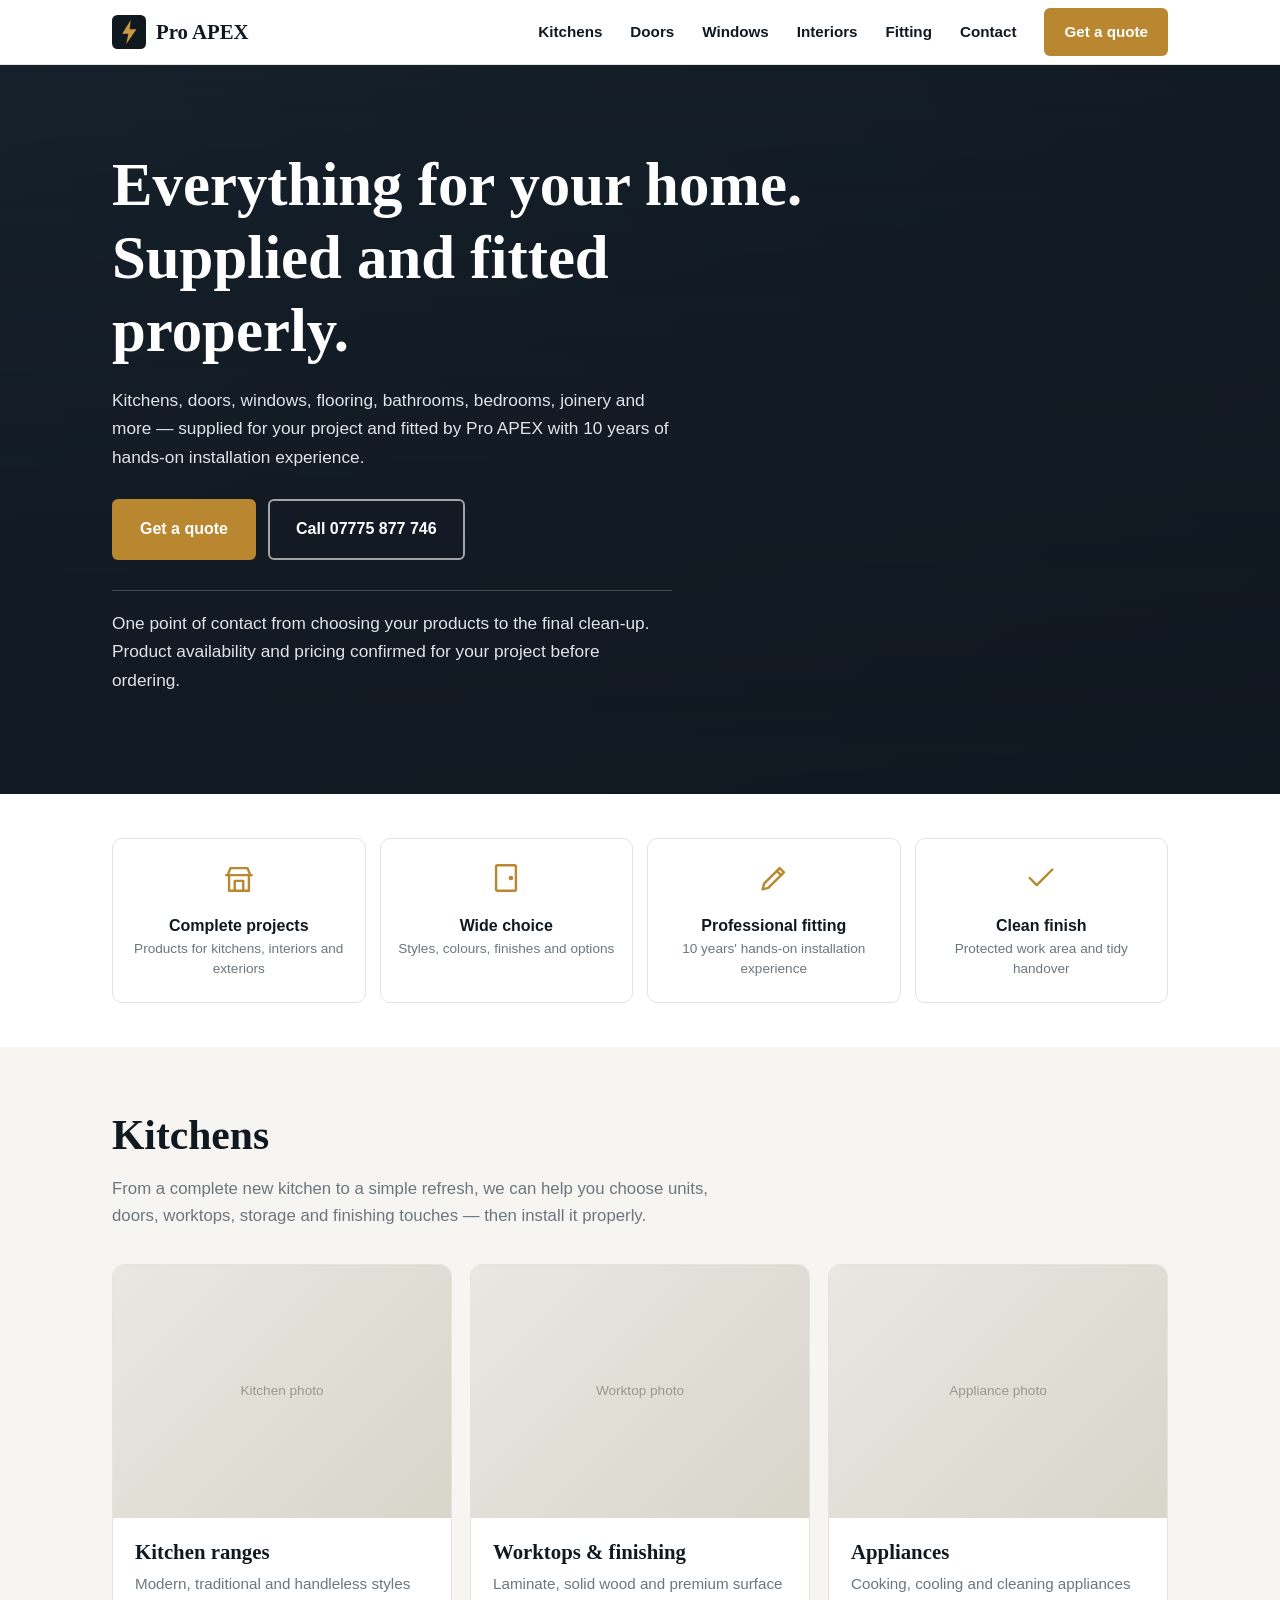
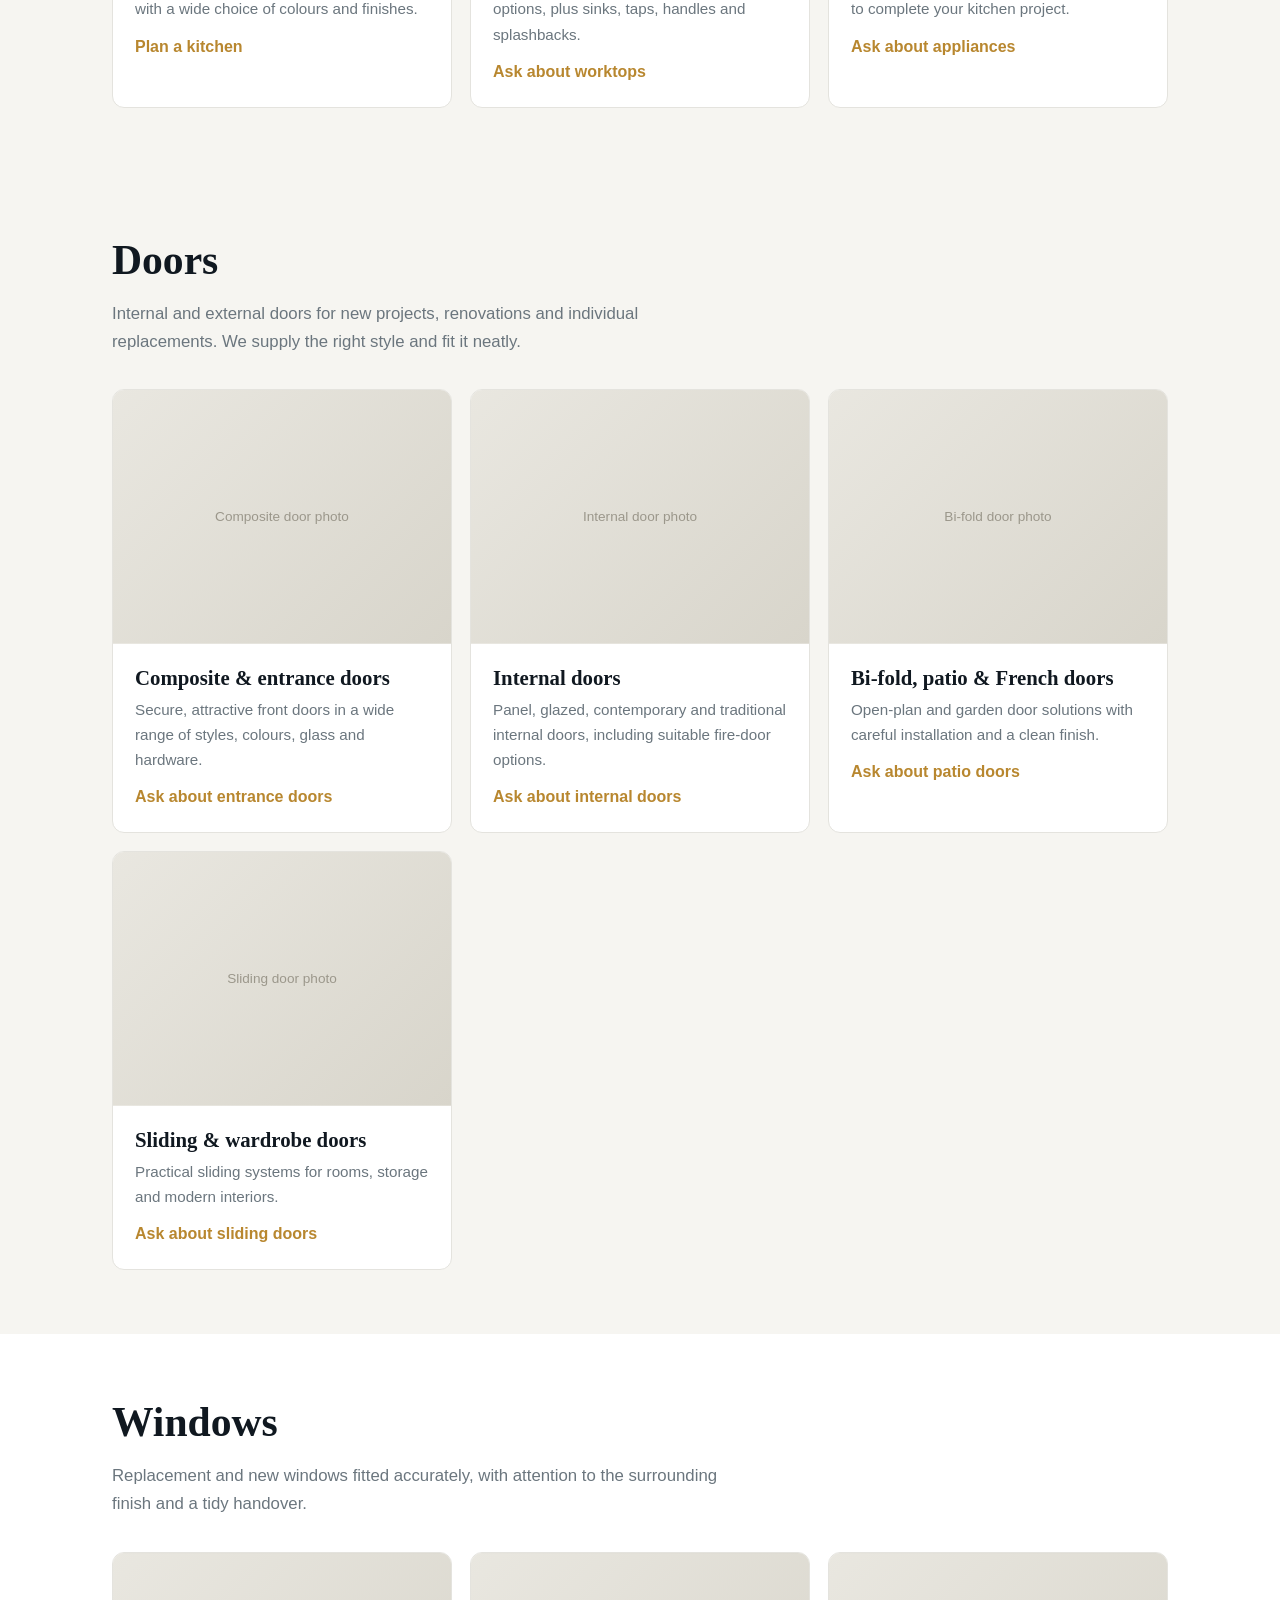
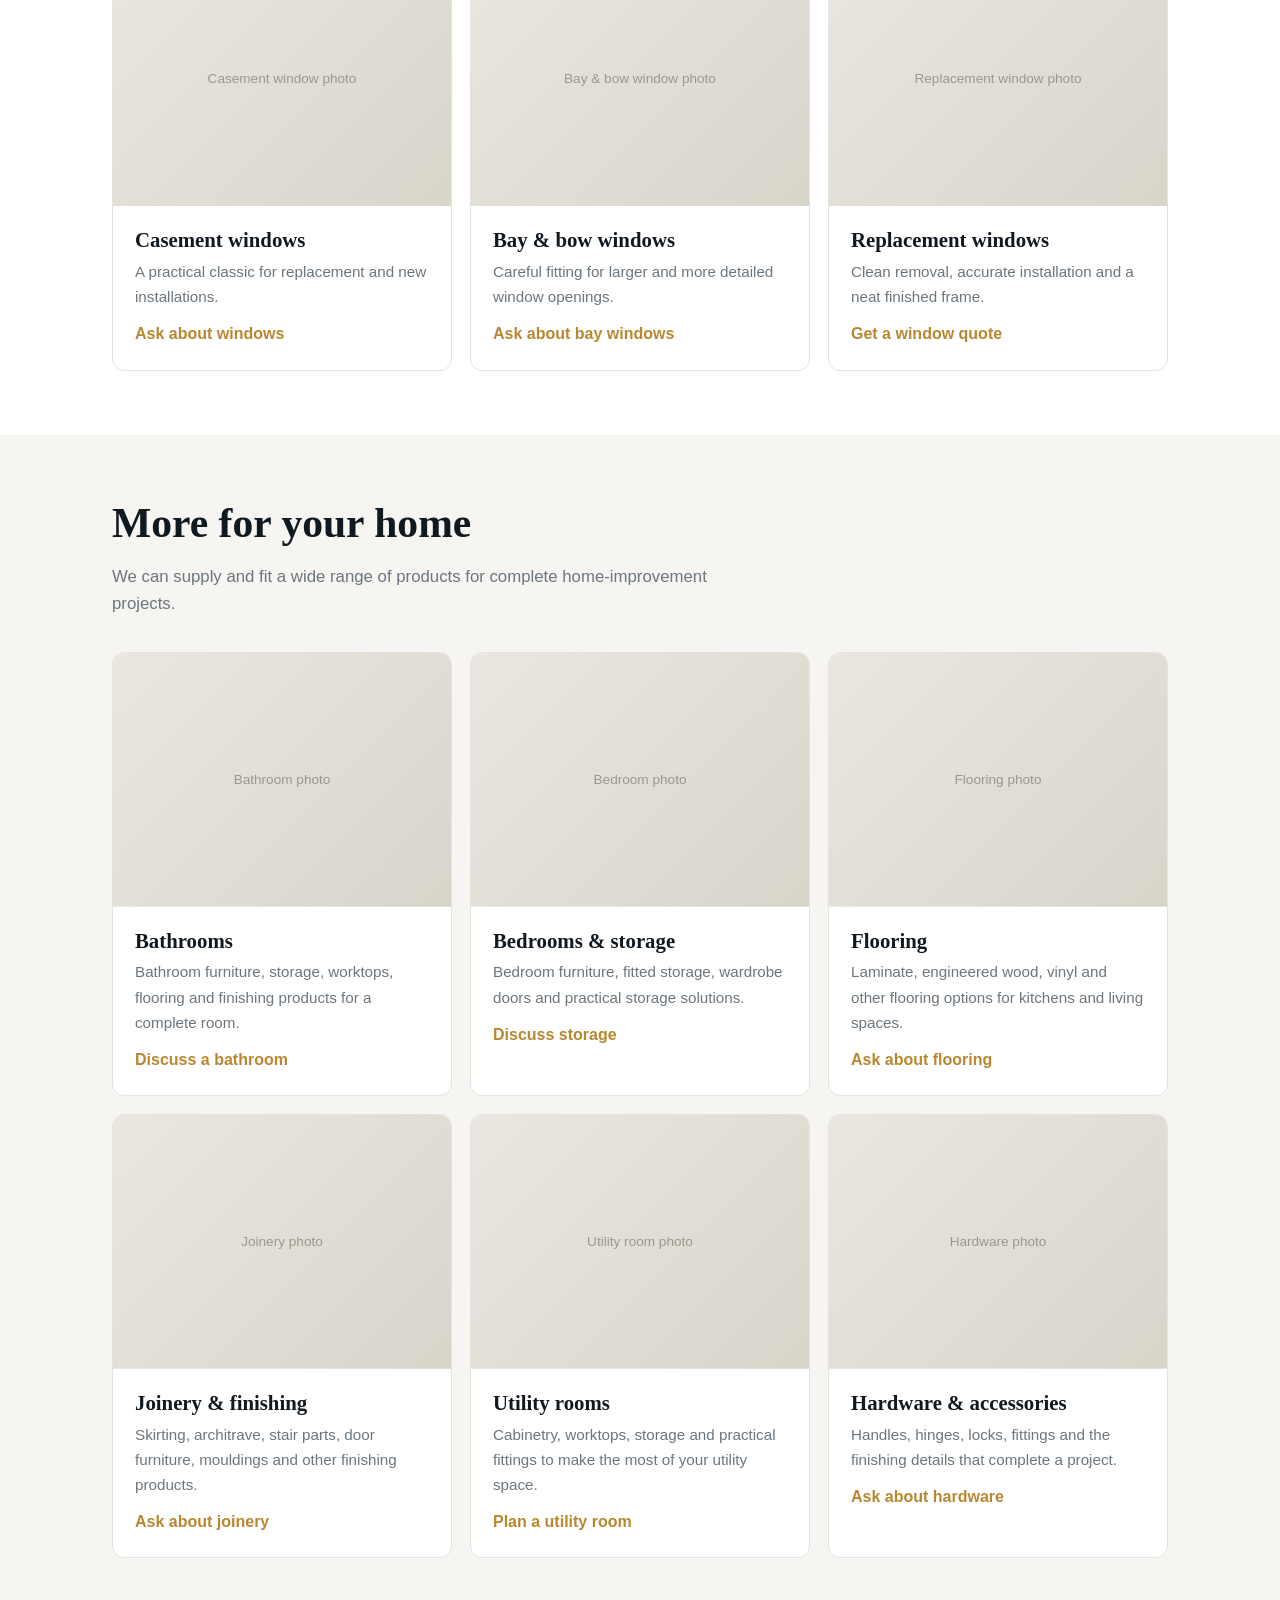
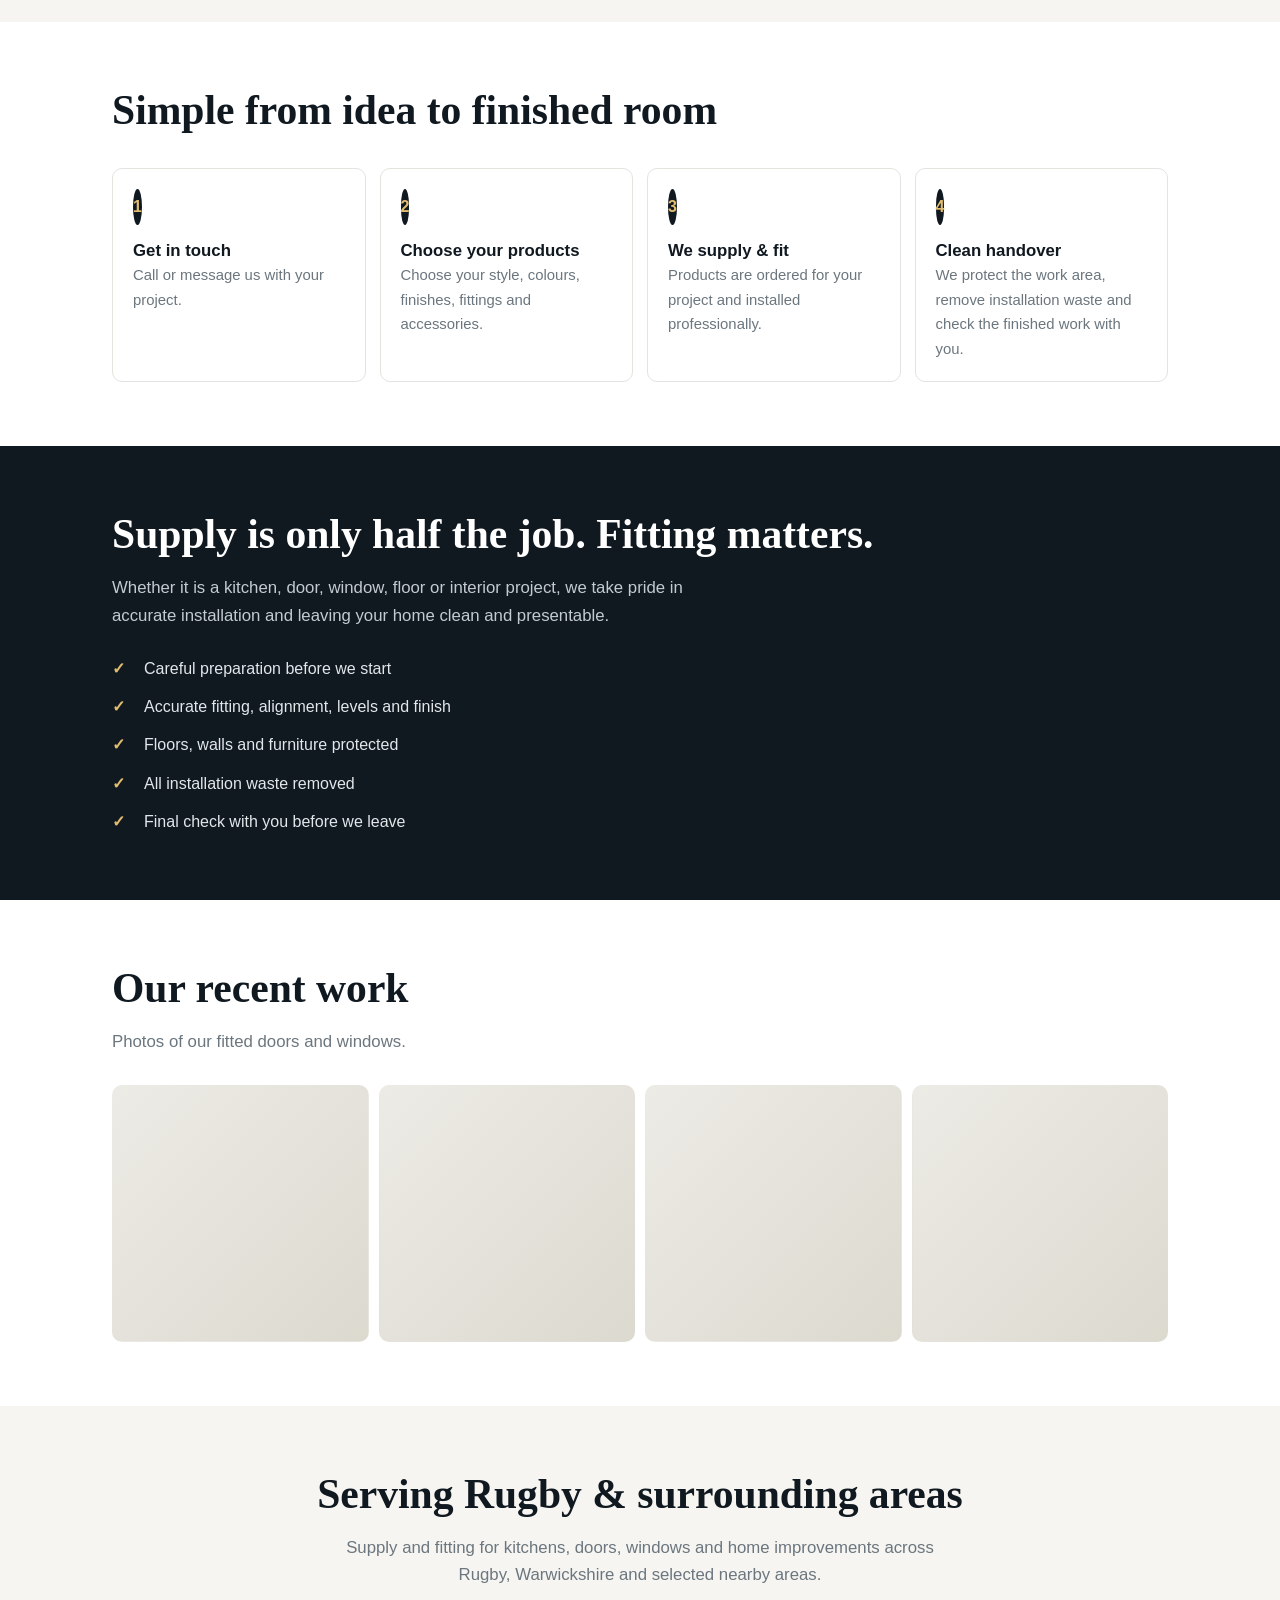
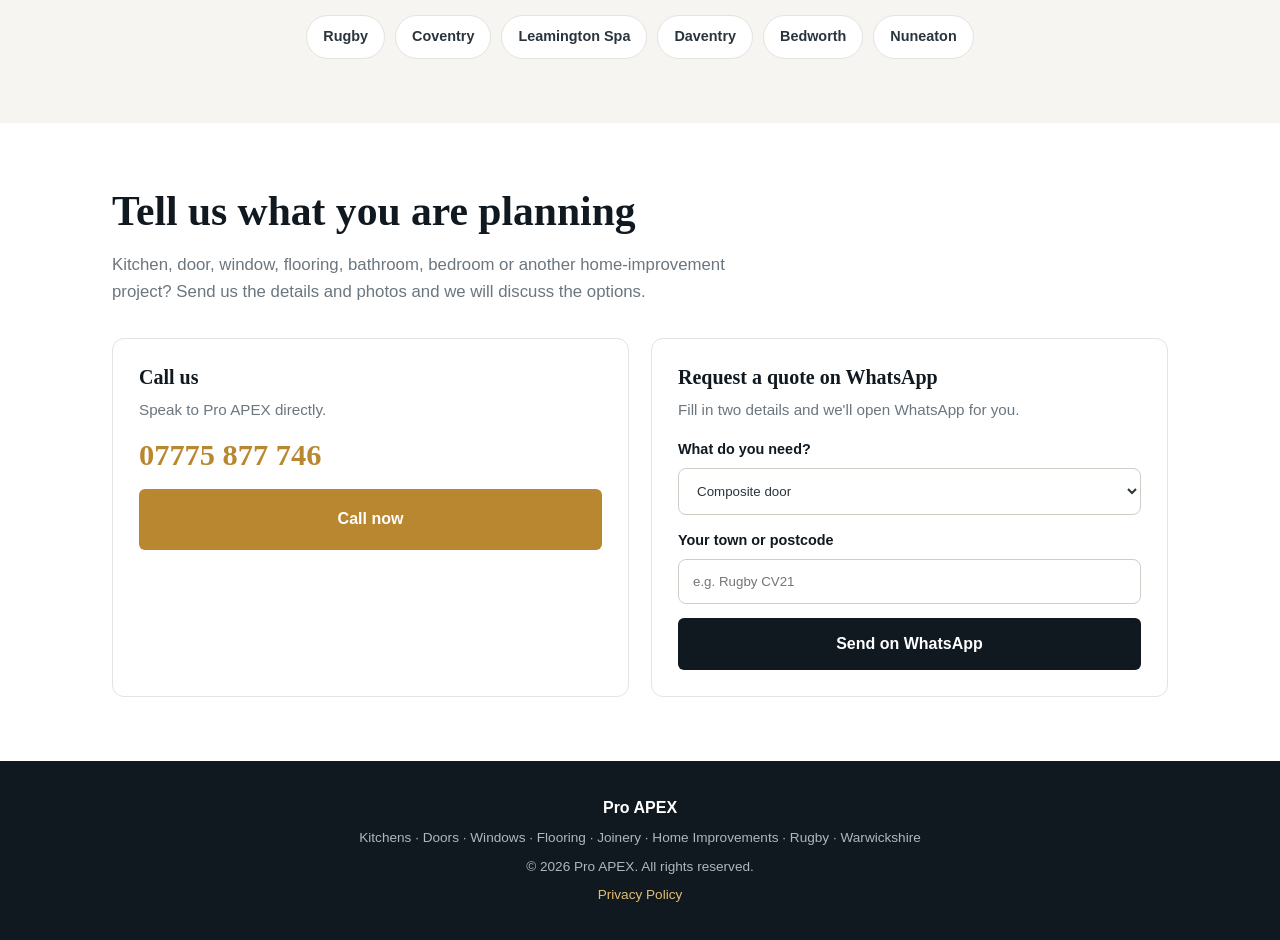
==== commit 4dade5bc: "utf" ====
--- a/index.html
+++ b/index.html
@@ -3,8 +3,8 @@
 <head>
 <meta charset="UTF-8">
 <meta name="viewport" content="width=device-width, initial-scale=1, viewport-fit=cover">
-<title>Pro APEX | Composite Door & Window Fitting | Rugby & Warwickshire</title>
-<meta name="description" content="Pro APEX fits composite doors, bi-fold doors, patio doors and windows across Rugby, Coventry and Warwickshire. 10 years' fitting experience and a clean, tidy finish.">
+<title>Pro APEX | Kitchens, Doors, Windows, Flooring & Home Improvements | Rugby</title>
+<meta name="description" content="Pro APEX supplies and fits kitchens, doors, windows, flooring, bathrooms, bedrooms, joinery and home improvement products across Rugby, Coventry, Warwickshire and surrounding areas.">
 <meta name="theme-color" content="#101820">
 <meta name="robots" content="index, follow">
 
@@ -228,10 +228,7 @@
         <span></span><span></span><span></span>
       </button>
       <nav class="nav" id="nav">
-        <a href="#doors">Doors</a>
-        <a href="#windows">Windows</a>
-        <a href="#colours">Colours</a>
-        <a href="#fitting">Our fitting</a>
+        <a href="#kitchens">Kitchens</a><a href="#doors">Doors</a><a href="#windows">Windows</a><a href="#interiors">Interiors</a><a href="#fitting">Fitting</a>
         <a href="#contact">Contact</a>
         <a class="btn btn-gold" href="#contact">Get a quote</a>
       </nav>
@@ -244,13 +241,13 @@
 <!-- HERO -->
 <div class="hero">
   <div class="wrap">
-    <h1>Create the perfect first impression.</h1>
-    <p>Composite doors, bi-fold doors, patio doors and windows, fitted with care by Pro APEX. Ten years of fitting experience and a clean, tidy finish.</p>
+    <h1>Everything for your home. Supplied and fitted properly.</h1>
+    <p>Kitchens, doors, windows, flooring, bathrooms, bedrooms, joinery and more — supplied for your project and fitted by Pro APEX with 10 years of hands-on installation experience.</p>
     <div class="btns">
       <a class="btn btn-gold" href="#contact">Get a quote</a>
       <a class="btn btn-outline" href="tel:+447775877746">Call 07775 877 746</a>
     </div>
-    <p class="partner-note">Fitting partner for Future Homes by Nationwide, Rugby.</p>
+    <p class="partner-note">One point of contact from choosing your products to the final clean-up. Product availability and pricing confirmed for your project before ordering.</p>
   </div>
 </div>
 
@@ -258,22 +255,23 @@
 <section style="padding:44px 0">
   <div class="wrap">
     <div class="features">
-      <div class="feat">
-        <svg viewBox="0 0 24 24"><rect x="5" y="3" width="14" height="18" rx="1"/><circle cx="15.5" cy="12" r=".8"/></svg>
-        <h3>Wide range</h3><p>Many colours and styles</p>
-      </div>
-      <div class="feat">
-        <svg viewBox="0 0 24 24"><rect x="5" y="11" width="14" height="9" rx="2"/><path d="M8 11V8a4 4 0 0 1 8 0v3"/></svg>
-        <h3>Multi-point locking</h3><p>Peace of mind</p>
-      </div>
-      <div class="feat">
-        <svg viewBox="0 0 24 24"><path d="M4 20l4-1L19 8l-3-3L5 16z"/><path d="M14 7l3 3"/></svg>
-        <h3>Your door, your way</h3><p>Choose your accessories</p>
-      </div>
-      <div class="feat">
-        <svg viewBox="0 0 24 24"><path d="M4 12l5 5L20 6"/></svg>
-        <h3>Fitted properly</h3><p>Clean, tidy finish</p>
-      </div>
+      <div class="feat"><svg viewBox="0 0 24 24"><path d="M3 10h18M5 10V21h14V10M4 10l2-5h12l2 5M9 21v-7h6v7"/></svg><h3>Complete projects</h3><p>Products for kitchens, interiors and exteriors</p></div>
+      <div class="feat"><svg viewBox="0 0 24 24"><rect x="5" y="3" width="14" height="18" rx="1"/><circle cx="15.5" cy="12" r=".8"/></svg><h3>Wide choice</h3><p>Styles, colours, finishes and options</p></div>
+      <div class="feat"><svg viewBox="0 0 24 24"><path d="M4 20l4-1L19 8l-3-3L5 16z"/><path d="M14 7l3 3"/></svg><h3>Professional fitting</h3><p>10 years' hands-on installation experience</p></div>
+      <div class="feat"><svg viewBox="0 0 24 24"><path d="M4 12l5 5L20 6"/></svg><h3>Clean finish</h3><p>Protected work area and tidy handover</p></div>
+    </div>
+  </div>
+</section>
+
+<!-- KITCHENS -->
+<section id="kitchens" class="soft">
+  <div class="wrap">
+    <h2>Kitchens</h2>
+    <p class="lead">From a complete new kitchen to a simple refresh, we can help you choose units, doors, worktops, storage and finishing touches — then install it properly.</p>
+    <div class="products">
+      <article class="product"><div class="img" data-img="images/kitchen.jpg">Kitchen photo</div><div class="body"><h3>Kitchen ranges</h3><p>Modern, traditional and handleless styles with a wide choice of colours and finishes.</p><a class="more" href="#contact">Plan a kitchen</a></div></article>
+      <article class="product"><div class="img" data-img="images/worktops.jpg">Worktop photo</div><div class="body"><h3>Worktops & finishing</h3><p>Laminate, solid wood and premium surface options, plus sinks, taps, handles and splashbacks.</p><a class="more" href="#contact">Ask about worktops</a></div></article>
+      <article class="product"><div class="img" data-img="images/appliances.jpg">Appliance photo</div><div class="body"><h3>Appliances</h3><p>Cooking, cooling and cleaning appliances to complete your kitchen project.</p><a class="more" href="#contact">Ask about appliances</a></div></article>
     </div>
   </div>
 </section>
@@ -282,38 +280,12 @@
 <section id="doors" class="soft">
   <div class="wrap">
     <h2>Doors</h2>
-    <p class="lead">Your door should be as individual as you are. Bold or reserved, classic or contemporary, we fit it neatly and make sure it works perfectly.</p>
-
+    <p class="lead">Internal and external doors for new projects, renovations and individual replacements. We supply the right style and fit it neatly.</p>
     <div class="products">
-      <article class="product">
-        <div class="img" data-img="images/composite-door.jpg">Photo coming soon</div>
-        <div class="body">
-          <h3>Composite doors</h3>
-          <p>Strong, secure front doors in a huge choice of styles, colours and glass.</p>
-          <a class="more" href="#contact">Ask about this door</a>
-        </div>
-      </article>
-      <article class="product">
-        <div class="img" data-img="images/bifold-door.jpg">Photo coming soon</div>
-        <div class="body">
-          <h3>Bi-fold doors</h3>
-          <p>Open up your home to the garden with smooth, accurate fitting.</p>
-          <a class="more" href="#contact">Ask about this door</a>
-        </div>
-      </article>
-      <article class="product">
-        <div class="img" data-img="images/patio-door.jpg">Photo coming soon</div>
-        <div class="body">
-          <h3>Patio &amp; French doors</h3>
-          <p>Sliding patio and French doors that glide, lock and seal properly.</p>
-          <a class="more" href="#contact">Ask about this door</a>
-        </div>
-      </article>
-    </div>
-
-    <div style="margin-top:30px;display:flex;flex-direction:column;gap:12px;max-width:340px">
-      <a class="btn btn-dark" href="https://futurehomesbynwd.co.uk/DesignCentre/DoorBuilder/nw/" target="_blank" rel="noopener">Design your door</a>
-      <a class="btn btn-line" href="https://futurehomesbynwd.co.uk/file/2024/08/Composite-Door-Brochure-Reduced-Size.pdf" target="_blank" rel="noopener">Download the brochure</a>
+      <article class="product"><div class="img" data-img="images/composite-door.jpg">Composite door photo</div><div class="body"><h3>Composite & entrance doors</h3><p>Secure, attractive front doors in a wide range of styles, colours, glass and hardware.</p><a class="more" href="#contact">Ask about entrance doors</a></div></article>
+      <article class="product"><div class="img" data-img="images/internal-door.jpg">Internal door photo</div><div class="body"><h3>Internal doors</h3><p>Panel, glazed, contemporary and traditional internal doors, including suitable fire-door options.</p><a class="more" href="#contact">Ask about internal doors</a></div></article>
+      <article class="product"><div class="img" data-img="images/bifold-door.jpg">Bi-fold door photo</div><div class="body"><h3>Bi-fold, patio & French doors</h3><p>Open-plan and garden door solutions with careful installation and a clean finish.</p><a class="more" href="#contact">Ask about patio doors</a></div></article>
+      <article class="product"><div class="img" data-img="images/sliding-door.jpg">Sliding door photo</div><div class="body"><h3>Sliding & wardrobe doors</h3><p>Practical sliding systems for rooms, storage and modern interiors.</p><a class="more" href="#contact">Ask about sliding doors</a></div></article>
     </div>
   </div>
 </section>
@@ -322,50 +294,40 @@
 <section id="windows">
   <div class="wrap">
     <h2>Windows</h2>
-    <p class="lead">Replacement or new windows, fitted accurately and finished neatly around the frame.</p>
-
+    <p class="lead">Replacement and new windows fitted accurately, with attention to the surrounding finish and a tidy handover.</p>
     <div class="products">
-      <article class="product">
-        <div class="img" data-img="images/casement-window.jpg">Photo coming soon</div>
-        <div class="body"><h3>Casement windows</h3><p>Classic, reliable and easy to live with.</p>
-        <a class="more" href="#contact">Ask about windows</a></div>
-      </article>
-      <article class="product">
-        <div class="img" data-img="images/bay-window.jpg">Photo coming soon</div>
-        <div class="body"><h3>Bay &amp; bow windows</h3><p>Careful fitting for bay and bow units.</p>
-        <a class="more" href="#contact">Ask about windows</a></div>
-      </article>
-      <article class="product">
-        <div class="img" data-img="images/replacement-window.jpg">Photo coming soon</div>
-        <div class="body"><h3>Replacement windows</h3><p>Clean removal, accurate fitting, tidy finish.</p>
-        <a class="more" href="#contact">Ask about windows</a></div>
-      </article>
-    </div>
-  </div>
-</section>
-
-<!-- COLOURS -->
-<section id="colours" class="soft">
-  <div class="wrap">
-    <h2>A world of colour</h2>
-    <p class="lead">From rich and vibrant to soft and subtle, the best colour is the one that looks good on your home.</p>
-
-    <div class="tabs" id="tabs" role="tablist"></div>
-    <div class="swatches" id="swatches"></div>
-
-    <p class="small-note">Colours shown are a guide only and may look different on your screen. See the brochure or ask us for the real samples.</p>
+      <article class="product"><div class="img" data-img="images/casement-window.jpg">Casement window photo</div><div class="body"><h3>Casement windows</h3><p>A practical classic for replacement and new installations.</p><a class="more" href="#contact">Ask about windows</a></div></article>
+      <article class="product"><div class="img" data-img="images/bay-window.jpg">Bay & bow window photo</div><div class="body"><h3>Bay & bow windows</h3><p>Careful fitting for larger and more detailed window openings.</p><a class="more" href="#contact">Ask about bay windows</a></div></article>
+      <article class="product"><div class="img" data-img="images/replacement-window.jpg">Replacement window photo</div><div class="body"><h3>Replacement windows</h3><p>Clean removal, accurate installation and a neat finished frame.</p><a class="more" href="#contact">Get a window quote</a></div></article>
+    </div>
+  </div>
+</section>
+
+<!-- INTERIORS -->
+<section id="interiors" class="soft">
+  <div class="wrap">
+    <h2>More for your home</h2>
+    <p class="lead">We can supply and fit a wide range of products for complete home-improvement projects.</p>
+    <div class="products">
+      <article class="product"><div class="img" data-img="images/bathroom.jpg">Bathroom photo</div><div class="body"><h3>Bathrooms</h3><p>Bathroom furniture, storage, worktops, flooring and finishing products for a complete room.</p><a class="more" href="#contact">Discuss a bathroom</a></div></article>
+      <article class="product"><div class="img" data-img="images/bedroom.jpg">Bedroom photo</div><div class="body"><h3>Bedrooms & storage</h3><p>Bedroom furniture, fitted storage, wardrobe doors and practical storage solutions.</p><a class="more" href="#contact">Discuss storage</a></div></article>
+      <article class="product"><div class="img" data-img="images/flooring.jpg">Flooring photo</div><div class="body"><h3>Flooring</h3><p>Laminate, engineered wood, vinyl and other flooring options for kitchens and living spaces.</p><a class="more" href="#contact">Ask about flooring</a></div></article>
+      <article class="product"><div class="img" data-img="images/joinery.jpg">Joinery photo</div><div class="body"><h3>Joinery & finishing</h3><p>Skirting, architrave, stair parts, door furniture, mouldings and other finishing products.</p><a class="more" href="#contact">Ask about joinery</a></div></article>
+      <article class="product"><div class="img" data-img="images/utility.jpg">Utility room photo</div><div class="body"><h3>Utility rooms</h3><p>Cabinetry, worktops, storage and practical fittings to make the most of your utility space.</p><a class="more" href="#contact">Plan a utility room</a></div></article>
+      <article class="product"><div class="img" data-img="images/hardware.jpg">Hardware photo</div><div class="body"><h3>Hardware & accessories</h3><p>Handles, hinges, locks, fittings and the finishing details that complete a project.</p><a class="more" href="#contact">Ask about hardware</a></div></article>
+    </div>
   </div>
 </section>
 
 <!-- HOW IT WORKS -->
 <section>
   <div class="wrap">
-    <h2>Simple from quote to finish</h2>
+    <h2>Simple from idea to finished room</h2>
     <div class="steps">
       <div class="step"><div><h3>Get in touch</h3><p>Call or message us with your project.</p></div></div>
-      <div class="step"><div><h3>Choose your design</h3><p>Pick your style, colour, glass and handles.</p></div></div>
-      <div class="step"><div><h3>We fit it</h3><p>Careful, professional installation.</p></div></div>
-      <div class="step"><div><h3>Clean finish</h3><p>We tidy up and show you the finished job.</p></div></div>
+      <div class="step"><div><h3>Choose your products</h3><p>Choose your style, colours, finishes, fittings and accessories.</p></div></div>
+      <div class="step"><div><h3>We supply & fit</h3><p>Products are ordered for your project and installed professionally.</p></div></div>
+      <div class="step"><div><h3>Clean handover</h3><p>We protect the work area, remove installation waste and check the finished work with you.</p></div></div>
     </div>
   </div>
 </section>
@@ -373,11 +335,11 @@
 <!-- FITTING PROMISE -->
 <section id="fitting" class="dark">
   <div class="wrap">
-    <h2>We don't leave your home looking like a building site.</h2>
-    <p class="lead">A great door is only as good as its fitting. We take pride in leaving the work area clean and presentable.</p>
+    <h2>Supply is only half the job. Fitting matters.</h2>
+    <p class="lead">Whether it is a kitchen, door, window, floor or interior project, we take pride in accurate installation and leaving your home clean and presentable.</p>
     <ul class="tick-list">
       <li>Careful preparation before we start</li>
-      <li>Accurate alignment, levels and finish</li>
+      <li>Accurate fitting, alignment, levels and finish</li>
       <li>Floors, walls and furniture protected</li>
       <li>All installation waste removed</li>
       <li>Final check with you before we leave</li>
@@ -403,7 +365,7 @@
 <section class="soft center">
   <div class="wrap">
     <h2>Serving Rugby &amp; surrounding areas</h2>
-    <p class="lead">Window and door fitting across Rugby, Warwickshire and selected nearby areas.</p>
+    <p class="lead">Supply and fitting for kitchens, doors, windows and home improvements across Rugby, Warwickshire and selected nearby areas.</p>
     <div class="areas">
       <span>Rugby</span><span>Coventry</span><span>Leamington Spa</span>
       <span>Daventry</span><span>Bedworth</span><span>Nuneaton</span>
@@ -414,8 +376,8 @@
 <!-- CONTACT -->
 <section id="contact">
   <div class="wrap">
-    <h2>Let's talk about your project</h2>
-    <p class="lead">The quickest way is a call or a WhatsApp message. Photos help a lot.</p>
+    <h2>Tell us what you are planning</h2>
+    <p class="lead">Kitchen, door, window, flooring, bathroom, bedroom or another home-improvement project? Send us the details and photos and we will discuss the options.</p>
 
     <div class="contact-grid">
       <div class="card">
@@ -448,7 +410,7 @@
 
 <footer>
   <strong>Pro APEX</strong>
-  <p>Window &amp; Door Fitting · Rugby · Warwickshire</p>
+  <p>Kitchens · Doors · Windows · Flooring · Joinery · Home Improvements · Rugby · Warwickshire</p>
   <p>© 2026 Pro APEX. All rights reserved.</p>
   <p><a href="privacy.html">Privacy Policy</a></p>
 </footer>
@@ -478,36 +440,6 @@
   im.src=src;
 });
 
-/* Colour groups (approximate colours) */
-var groups={
-  "Standard":[["White","#ffffff"],["Red","#8b1a1a"],["Green","#1f4d2e"],["Blue","#1f3d6b"],["Black","#111111"]],
-  "Foil matched":[["Cream White","#efe9d6"],["Agate Grey","#7d8288"],["Chartwell Green","#5f7a63"],["Slate Grey","#4a5259"],["Anthracite Grey","#2f3437"],["Moondust Grey","#6d6f70"]],
-  "Heritage":[["Clay","#b9a48a"],["Cotton Candy","#e6c9cf"],["Cotswold","#d8ccb0"],["Lawn Grey","#a7ada6"],["Sage Green","#9fb09a"],["Olive Grove","#6b6f45"],["Nimbus","#b9bec2"],["Shadow Grey","#5d6062"]],
-  "Bold":[["Diablo","#b3261e"],["Hot Mustard","#d8a31a"],["Stormy Seas","#3b5566"],["Very Berry","#7a1f4a"],["Victory Blue","#2450a6"],["Twilight","#2b2f55"]],
-  "Woodgrain":[["Alaskan Birch","#d9c7a6"],["Mocha Patina","#6b4a35"],["Stone Grey Patina","#8b8579"],["Slate Patina","#555a5c"],["Golden Oak","#b9823c"],["Rosewood","#6a2e22"]]
-};
-(function(){
-  var tabs=document.getElementById('tabs'), box=document.getElementById('swatches');
-  function show(name){
-    box.innerHTML='';
-    groups[name].forEach(function(c){
-      var d=document.createElement('div');d.className='sw';
-      d.innerHTML='<i style="background:'+c[1]+'"></i><span>'+c[0]+'</span>';
-      box.appendChild(d);
-    });
-    tabs.querySelectorAll('.tab').forEach(function(t){
-      var on=t.textContent===name;
-      t.classList.toggle('active',on);t.setAttribute('aria-selected',on);
-    });
-  }
-  Object.keys(groups).forEach(function(name,i){
-    var b=document.createElement('button');
-    b.className='tab';b.type='button';b.textContent=name;b.setAttribute('role','tab');
-    b.addEventListener('click',function(){show(name);});
-    tabs.appendChild(b);
-  });
-  show('Standard');
-})();
 
 /* WhatsApp quote button */
 document.getElementById('sendWa').addEventListener('click',function(){
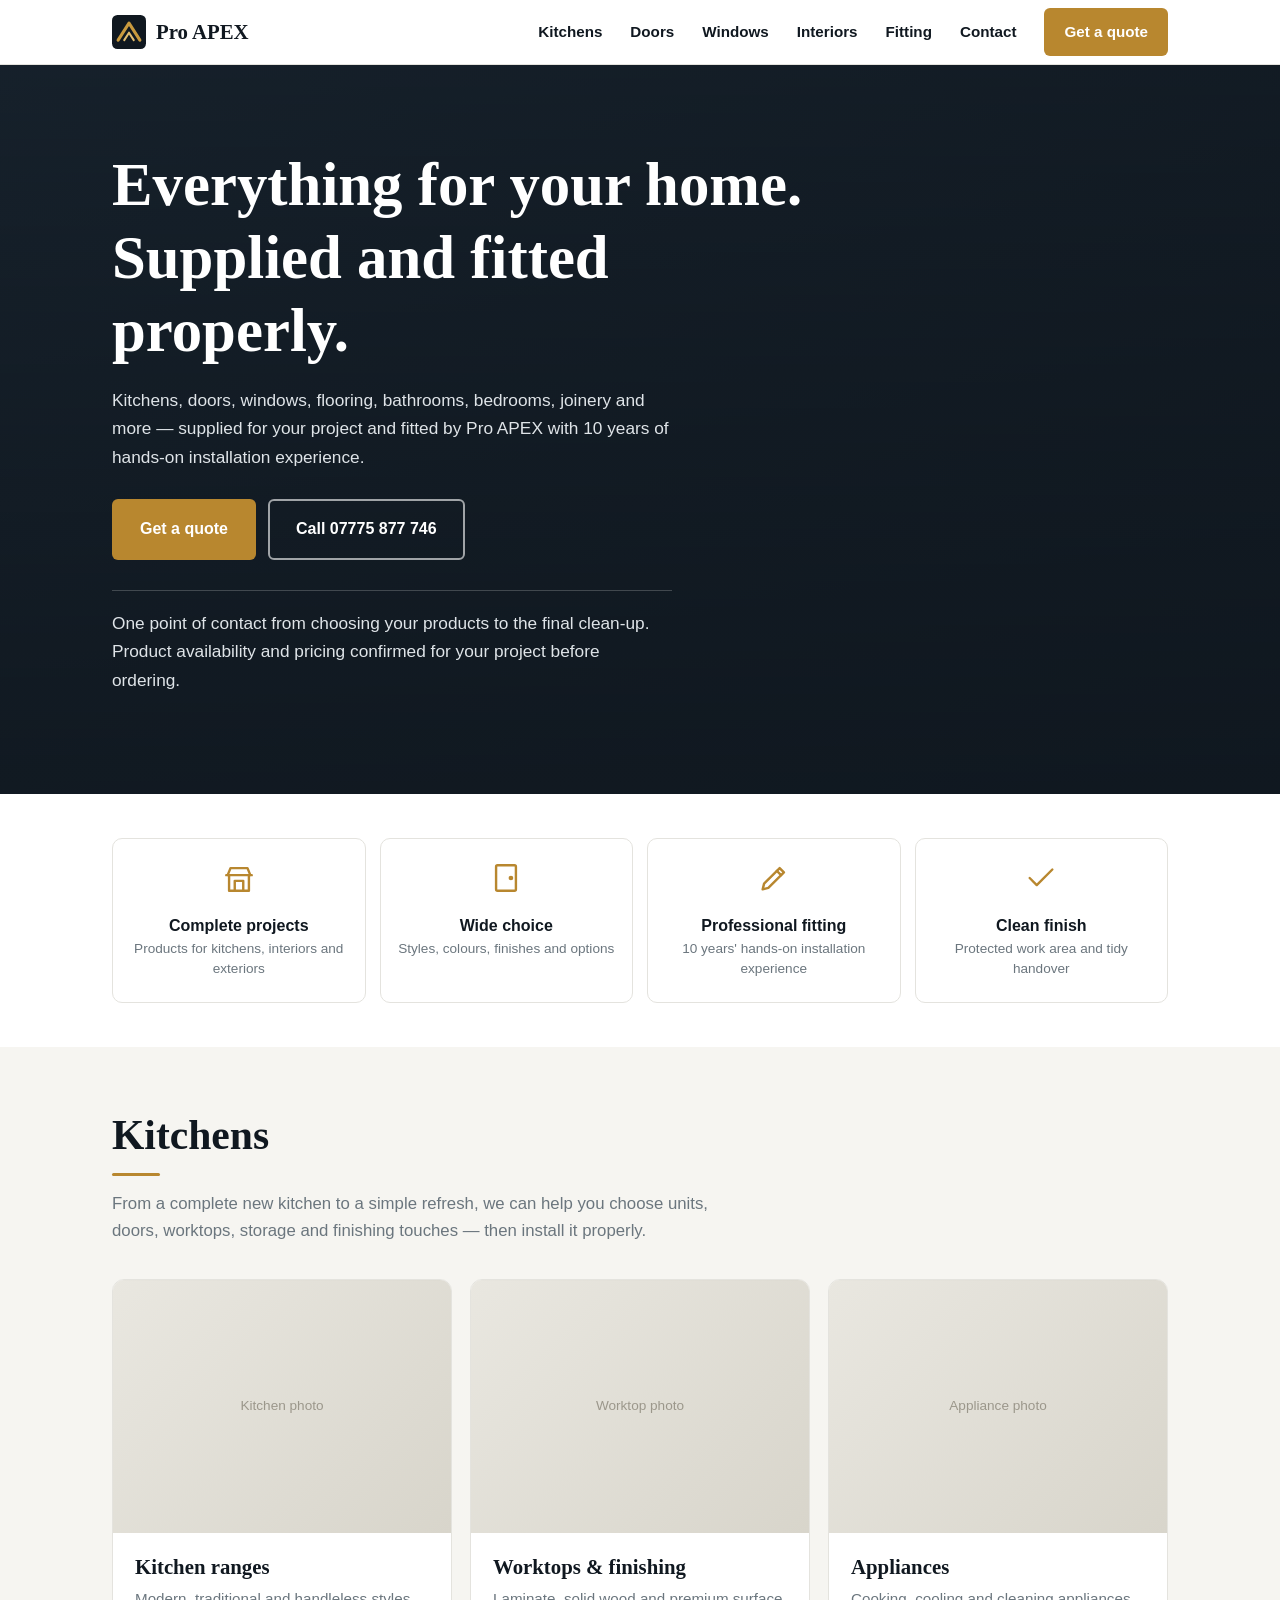
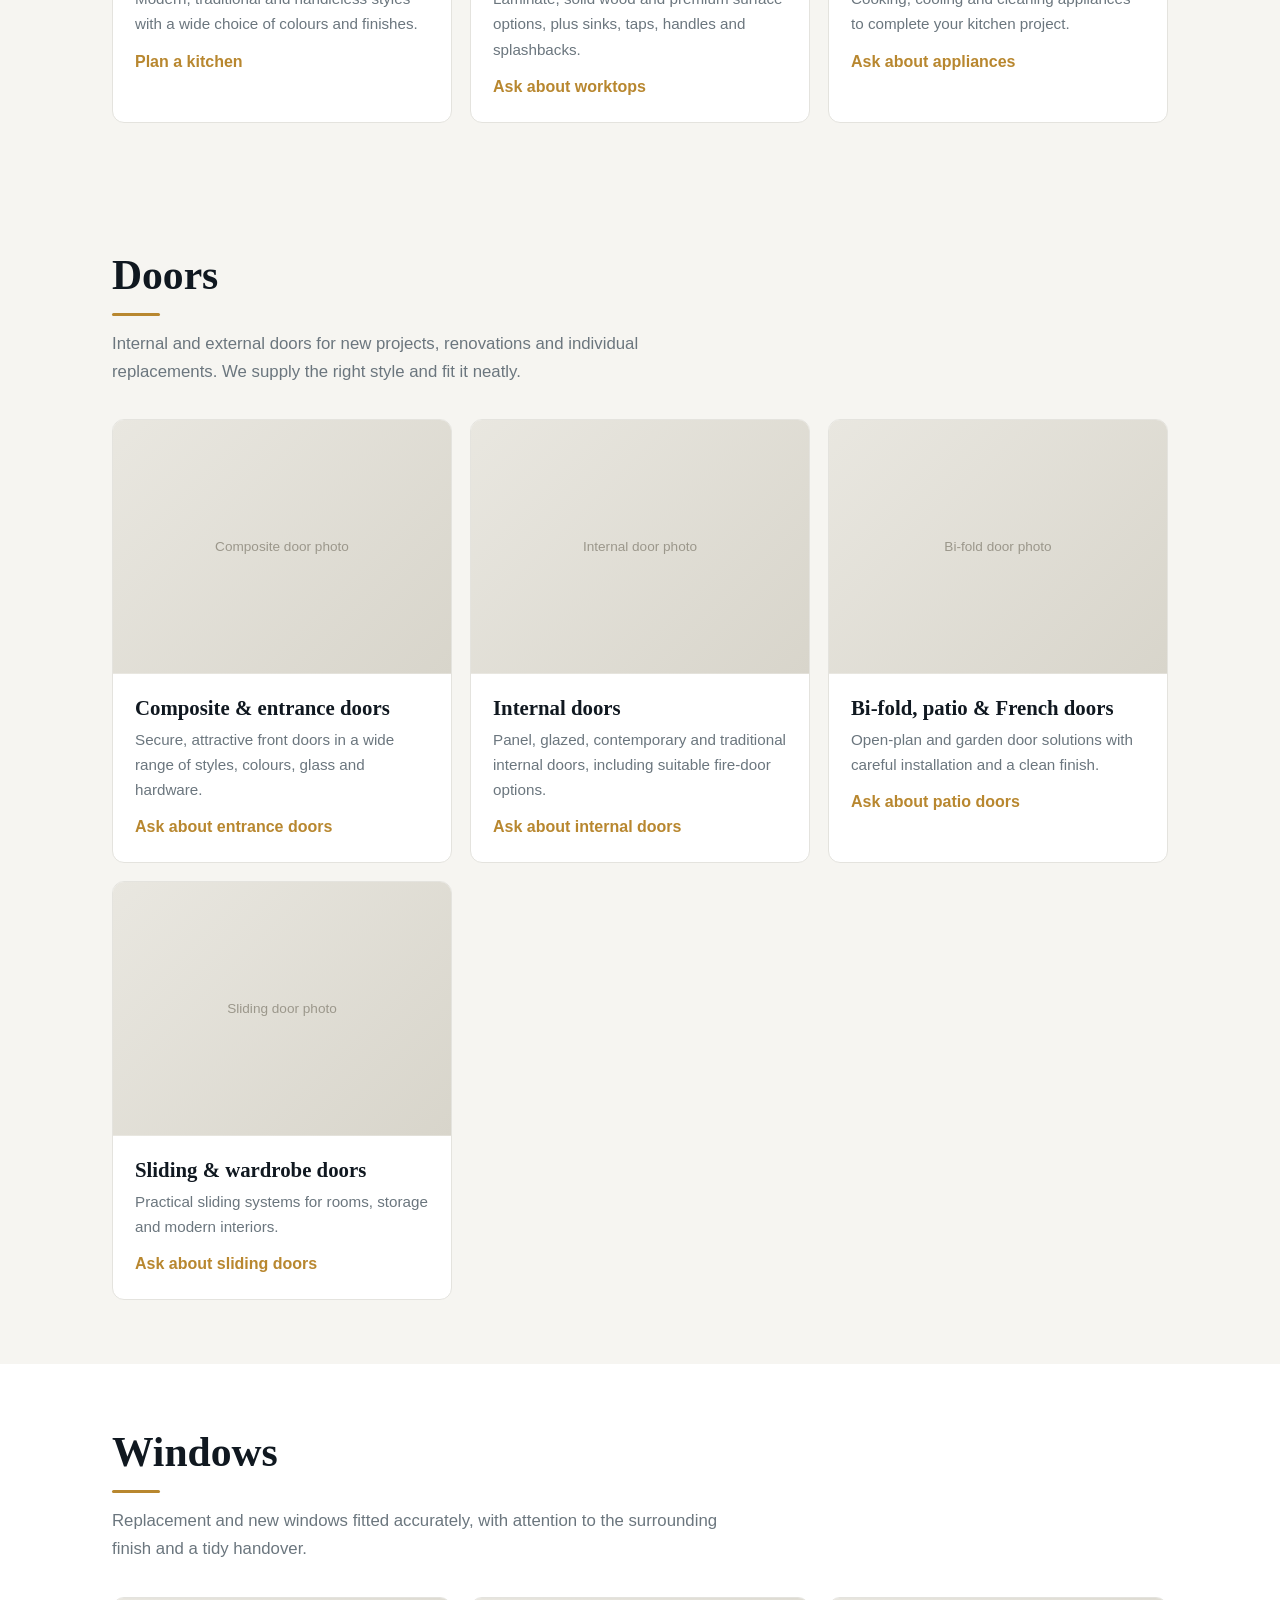
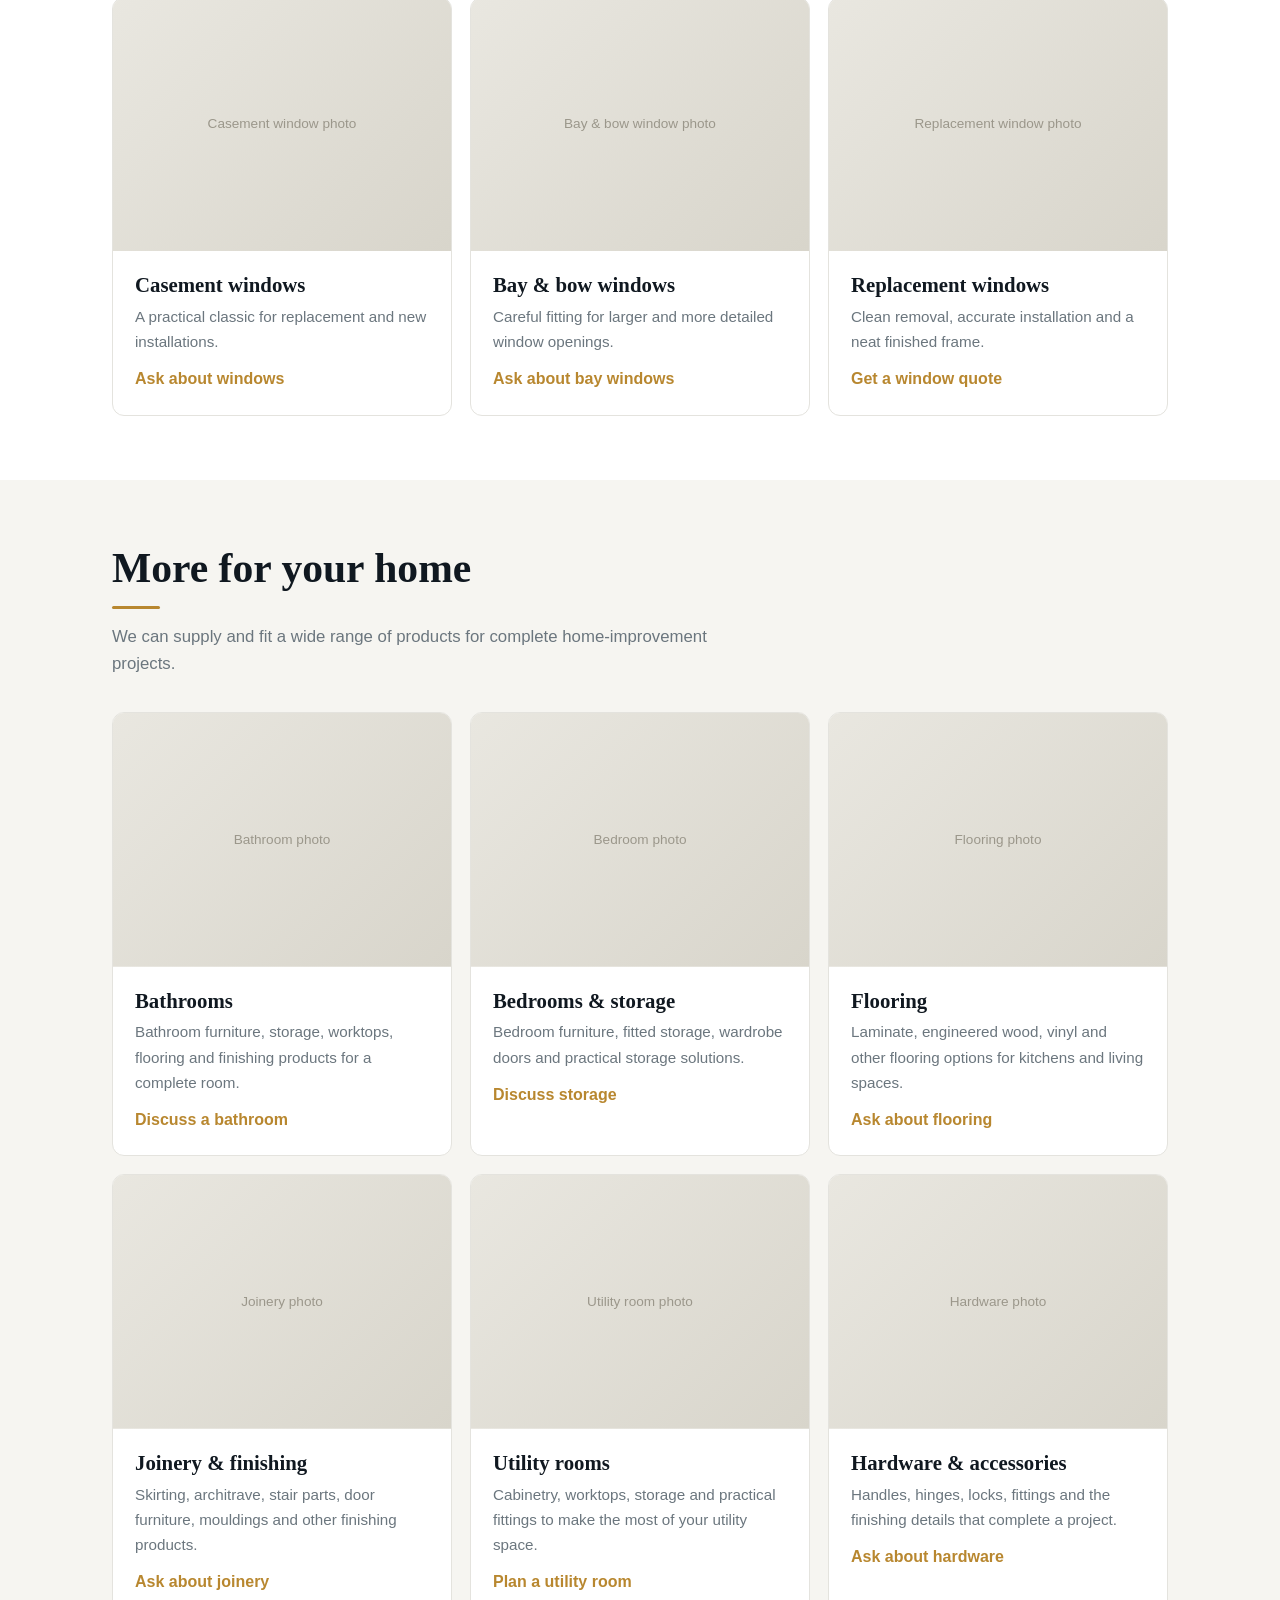
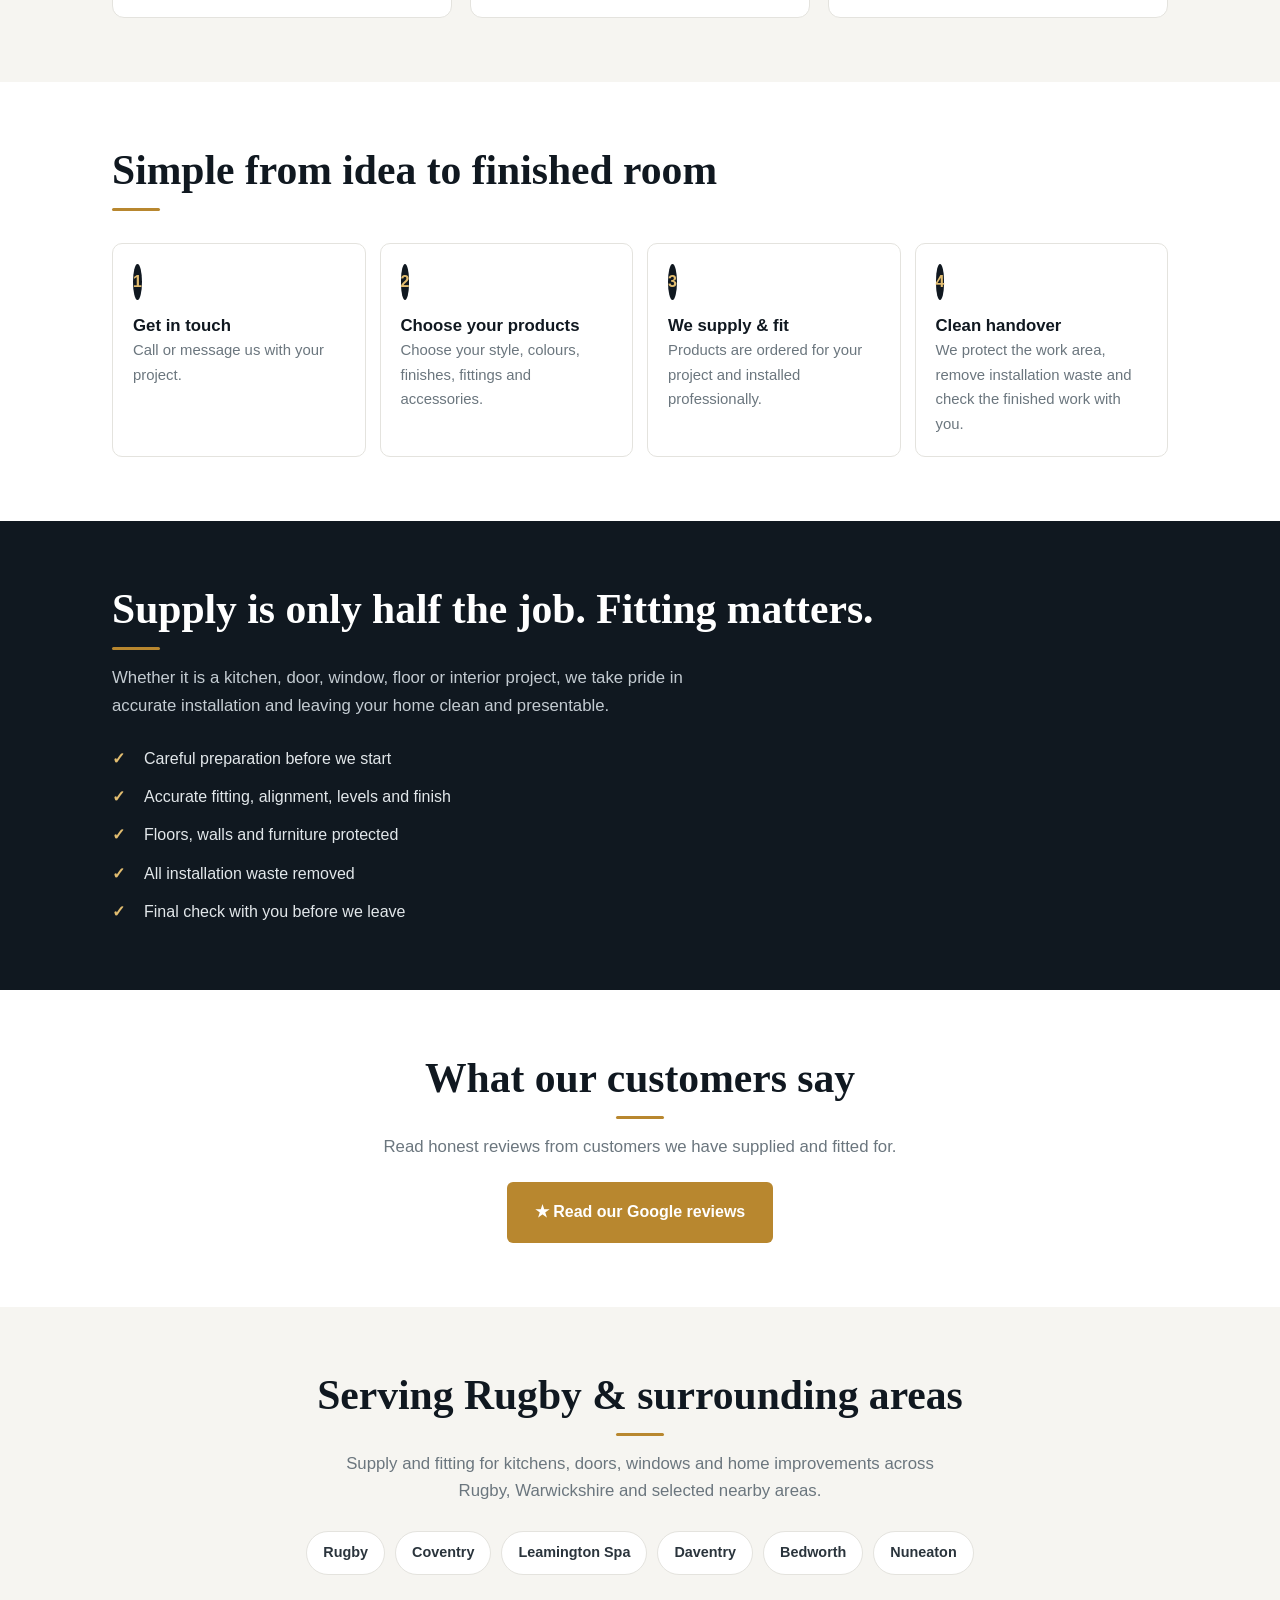
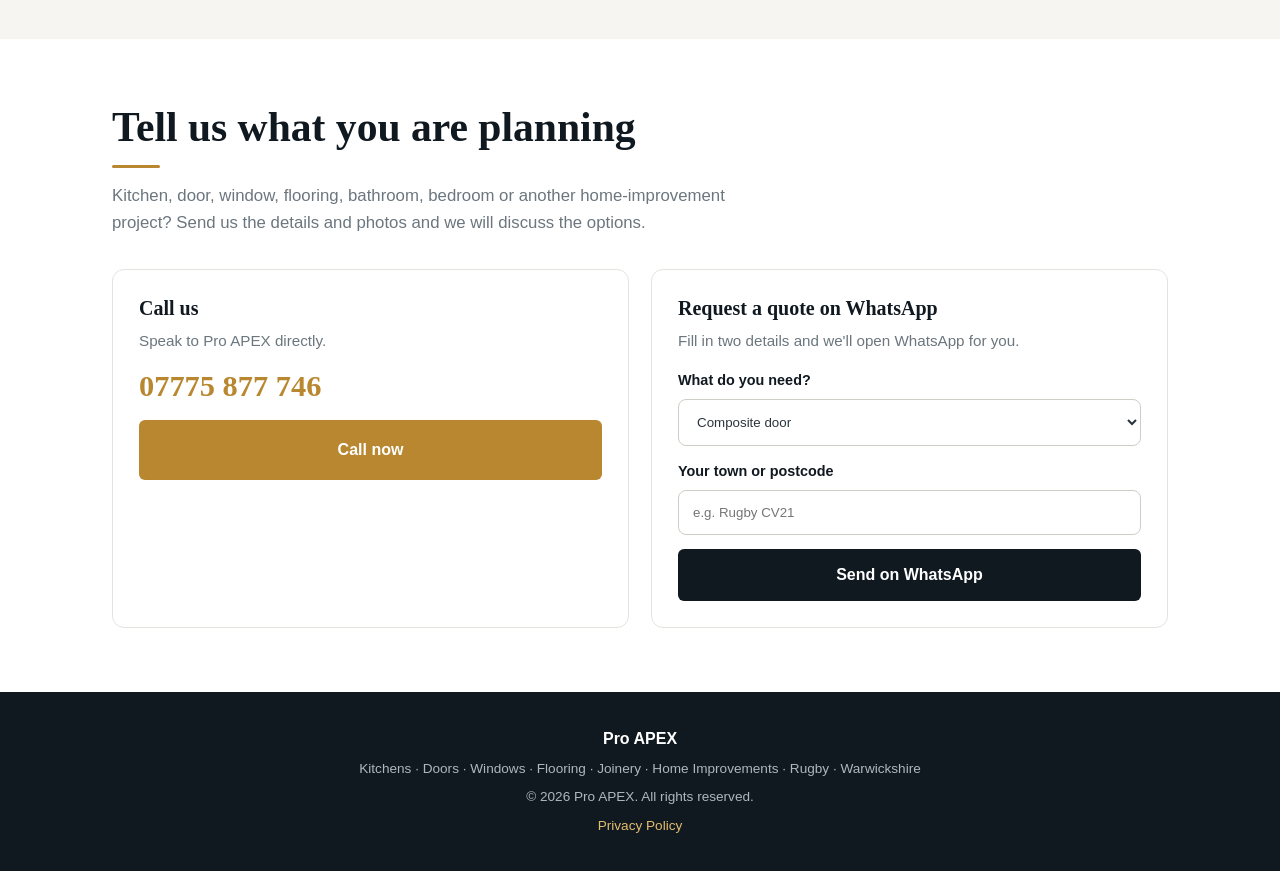
==== commit 2a439071: "ccff" ====
--- a/index.html
+++ b/index.html
@@ -164,15 +164,6 @@
 .tick-list li{padding-left:32px;position:relative;color:#e2e7ea}
 .tick-list li:before{content:"✓";position:absolute;left:0;top:0;color:var(--gold-light);font-weight:800}
 
-/* Gallery */
-.gallery{display:grid;grid-template-columns:1fr 1fr;gap:10px;margin-top:30px}
-.gallery div{
-  aspect-ratio:1;border-radius:10px;
-  background:linear-gradient(135deg,#ecebe5,#dcd9cf);
-  background-size:cover;background-position:center;
-}
-@media(min-width:800px){.gallery{grid-template-columns:repeat(4,1fr)}}
-
 /* Areas */
 .areas{display:flex;flex-wrap:wrap;justify-content:center;gap:10px;margin-top:26px}
 .areas span{background:#fff;border:1px solid var(--line);padding:9px 16px;border-radius:999px;font-size:.9rem;font-weight:600}
@@ -207,6 +198,47 @@
 .mobile-bar .wa{background:#fff;color:var(--ink)}
 @media(min-width:900px){.mobile-bar{display:none}body{padding-bottom:0}}
 
+/* Cleaner placeholders + gold accent */
+.product .img{background-size:cover;background-position:center}
+h2:after{content:"";display:block;width:48px;height:3px;background:var(--gold);margin-top:12px;border-radius:2px}
+.center h2:after,.dark h2:after{margin-left:auto;margin-right:auto}
+.dark h2:after{margin-left:0}
+
+/* Phone-friendly layout */
+@media(max-width:899px){
+  section{padding:46px 0}
+  .hero{padding:52px 0 44px}
+  .hero p{font-size:1rem}
+  .nav.open{max-height:calc(100vh - 64px - env(safe-area-inset-top));overflow-y:auto}
+  .nav a{padding:17px 0;font-size:1.02rem}
+  .features{gap:10px}
+  .feat{padding:18px 12px}
+
+  /* swipeable product cards instead of long vertical scroll */
+  .products{
+    display:flex;overflow-x:auto;scroll-snap-type:x mandatory;gap:14px;
+    margin-left:-22px;margin-right:-22px;padding:4px 22px 14px;
+    scrollbar-width:none;-webkit-overflow-scrolling:touch;
+  }
+  .products::-webkit-scrollbar{display:none}
+  .product{flex:0 0 80%;scroll-snap-align:center}
+  .product .img{aspect-ratio:3/2}
+  .product .body{padding:18px}
+  .product a.more{padding:8px 0}
+
+  .steps{gap:10px}
+  .step{padding:16px}
+  .areas span{padding:10px 14px}
+  .card{padding:22px}
+  .phone{font-size:1.7rem}
+  .tick-list li{font-size:.98rem}
+}
+@media(max-width:380px){
+  .wrap{padding:0 16px}
+  .products{margin-left:-16px;margin-right:-16px;padding-left:16px;padding-right:16px}
+  .brand{font-size:1.15rem}
+}
+
 :focus-visible{outline:3px solid var(--gold-light);outline-offset:2px}
 @media(prefers-reduced-motion:reduce){*{transition:none!important;scroll-behavior:auto!important}}
 </style>
@@ -220,7 +252,8 @@
       <a class="brand" href="#top" aria-label="Pro APEX home">
         <svg viewBox="0 0 100 100" aria-hidden="true">
           <rect width="100" height="100" rx="16" fill="#101820"/>
-          <path d="M55 15 L30 55 L48 55 L42 85 L72 42 L52 42 Z" fill="#C99A3E"/>
+          <path d="M18 74 L50 24 L82 74" fill="none" stroke="#C99A3E" stroke-width="9" stroke-linecap="round" stroke-linejoin="round"/>
+          <path d="M36 74 L50 52 L64 74" fill="none" stroke="#E2BD70" stroke-width="6" stroke-linecap="round" stroke-linejoin="round"/>
         </svg>
         Pro APEX
       </a>
@@ -347,17 +380,15 @@
   </div>
 </section>
 
-<!-- GALLERY -->
+<!-- REVIEWS -->
 <section>
-  <div class="wrap">
-    <h2>Our recent work</h2>
-    <p class="lead">Photos of our fitted doors and windows.</p>
-    <div class="gallery">
-      <div data-img="images/work-1.jpg"></div>
-      <div data-img="images/work-2.jpg"></div>
-      <div data-img="images/work-3.jpg"></div>
-      <div data-img="images/work-4.jpg"></div>
-    </div>
+  <div class="wrap center">
+    <h2>What our customers say</h2>
+    <p class="lead">Read honest reviews from customers we have supplied and fitted for.</p>
+    <a class="btn btn-gold" style="margin-top:22px"
+       href="LINK_GOOGLE_REVIEWS" target="_blank" rel="noopener">
+      ★ Read our Google reviews
+    </a>
   </div>
 </section>
 
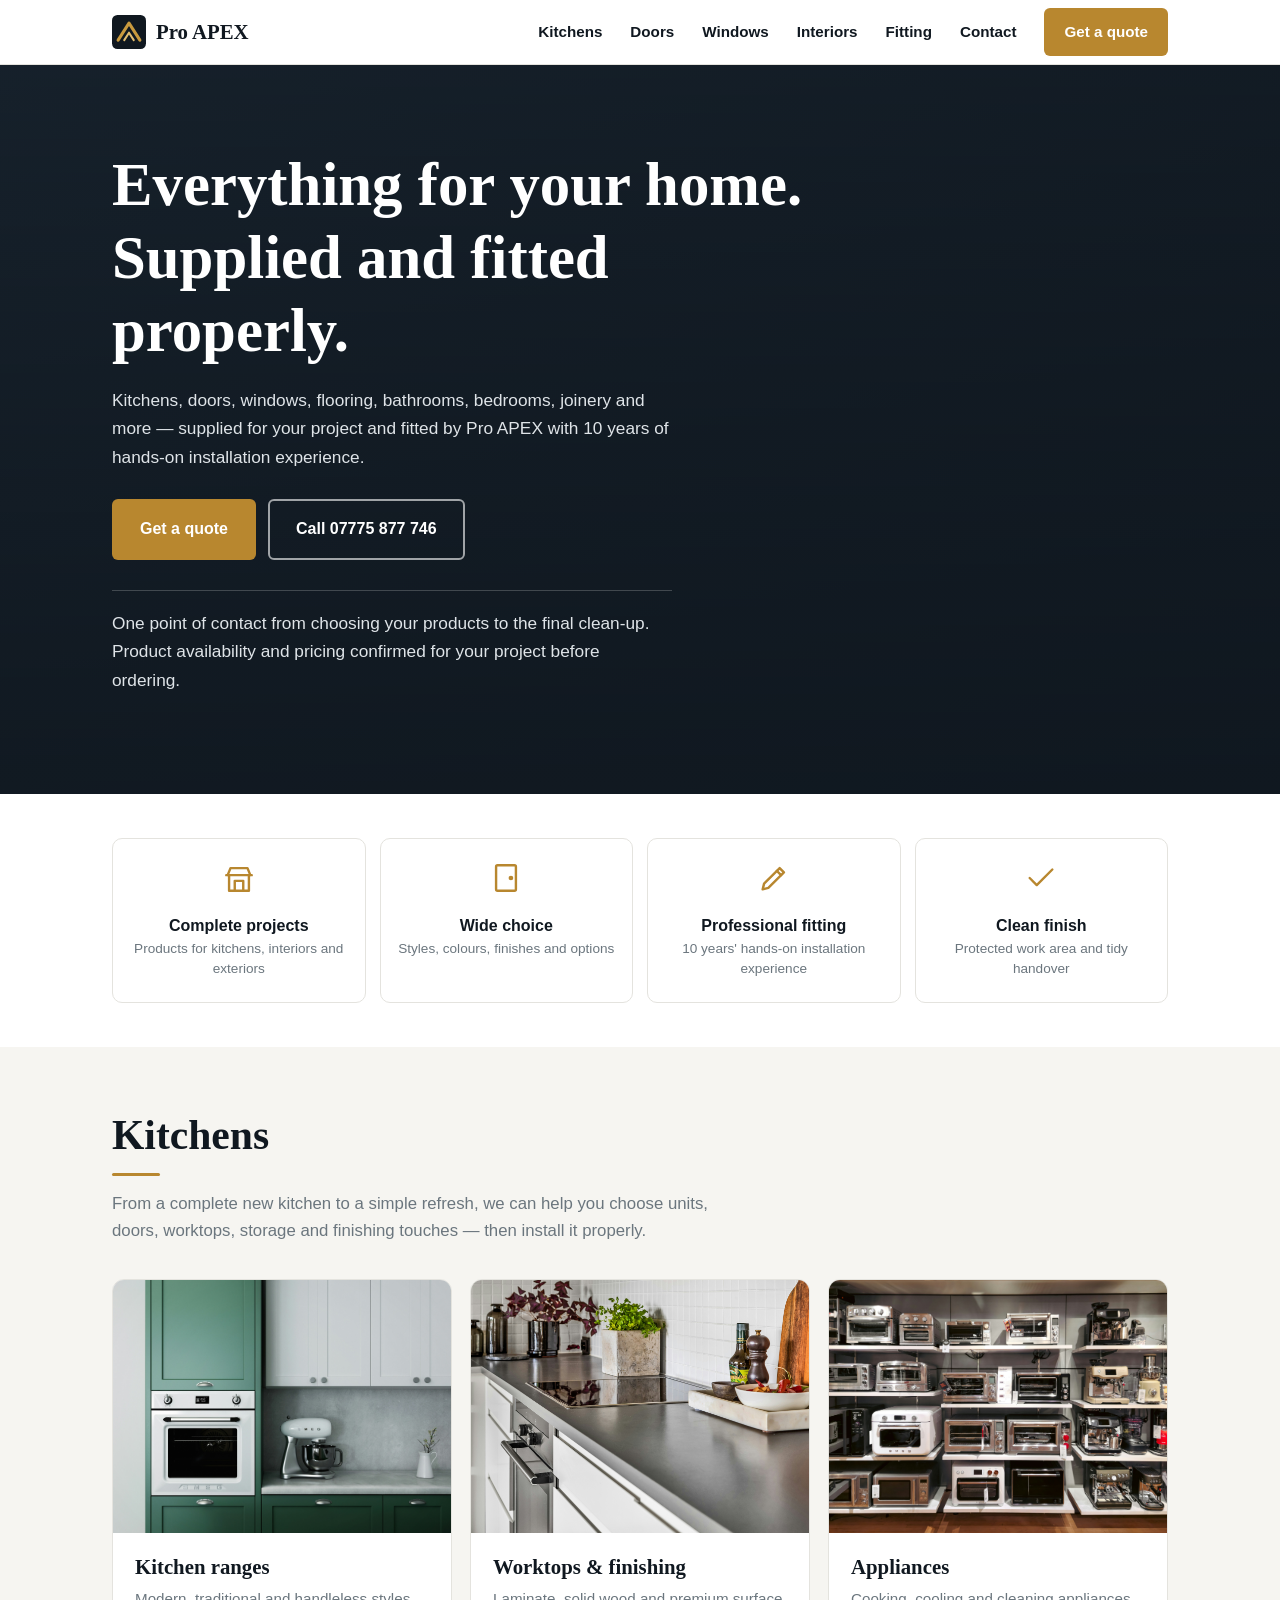
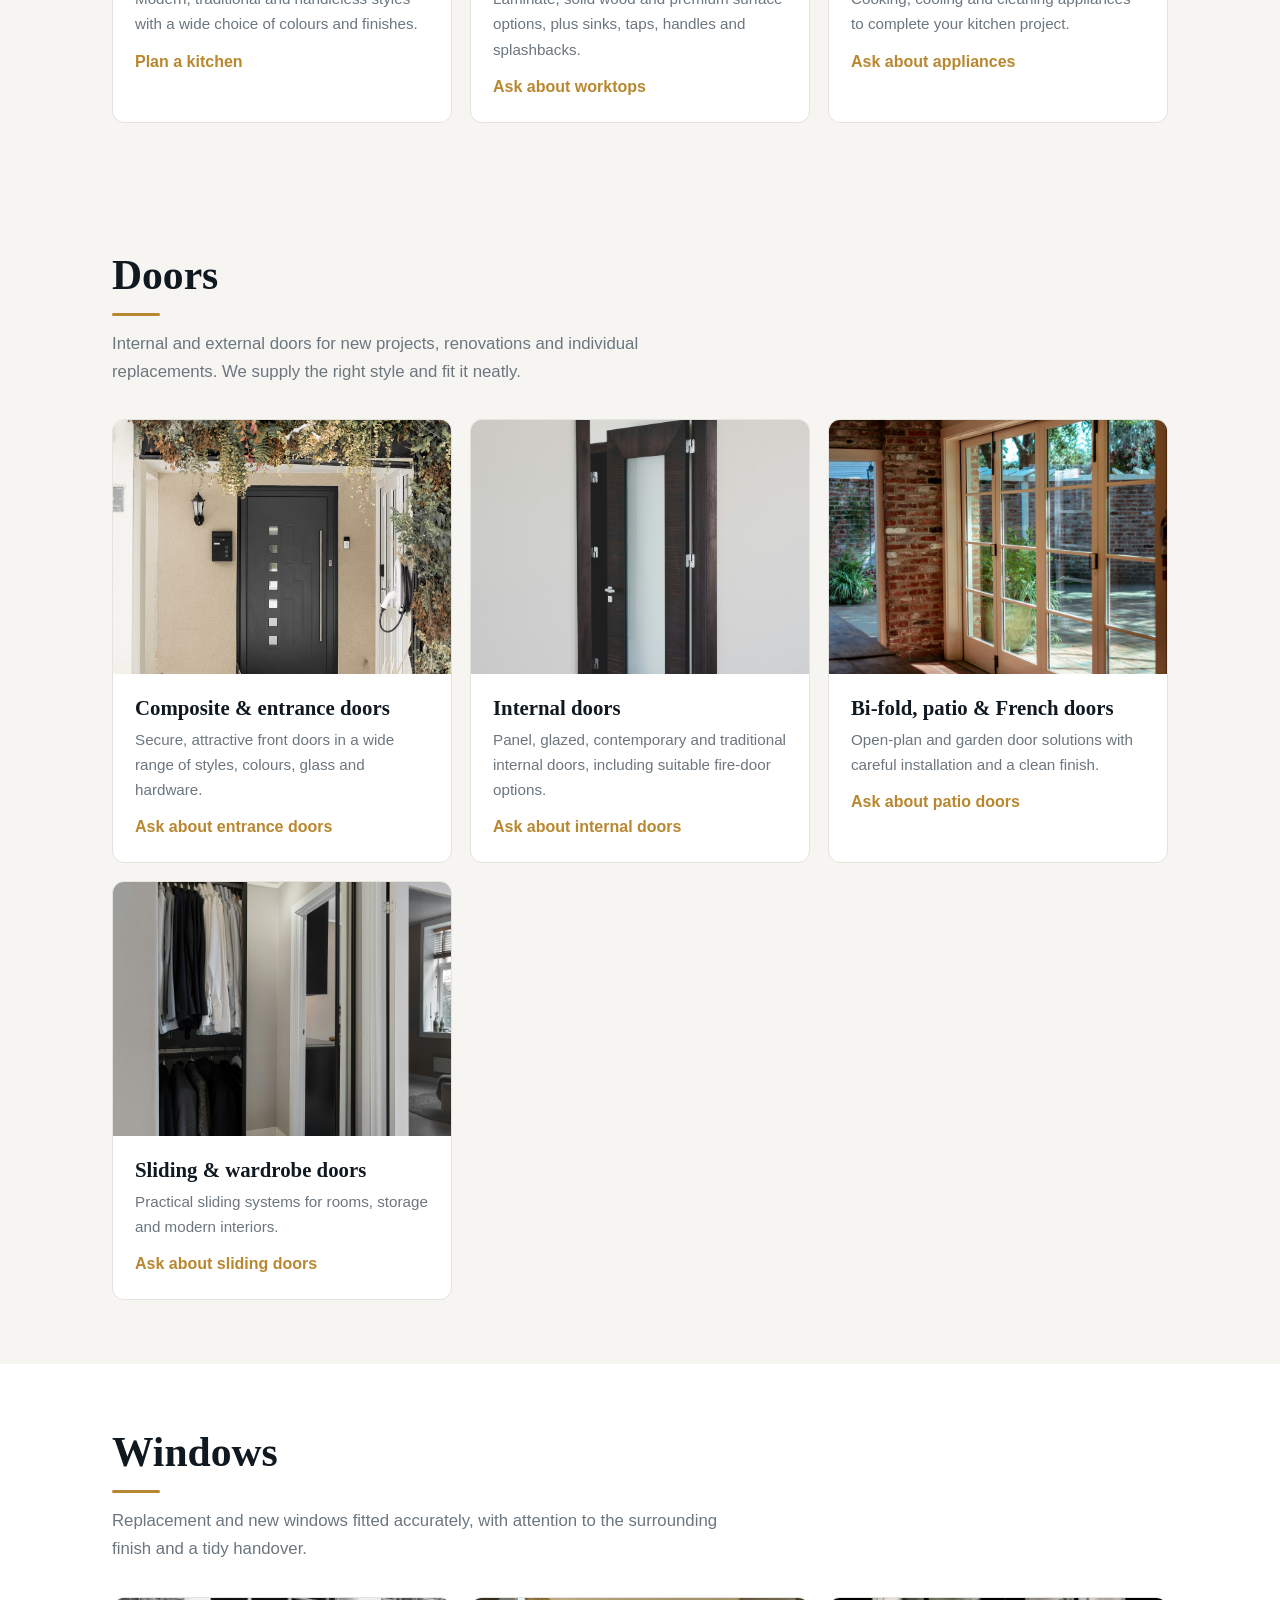
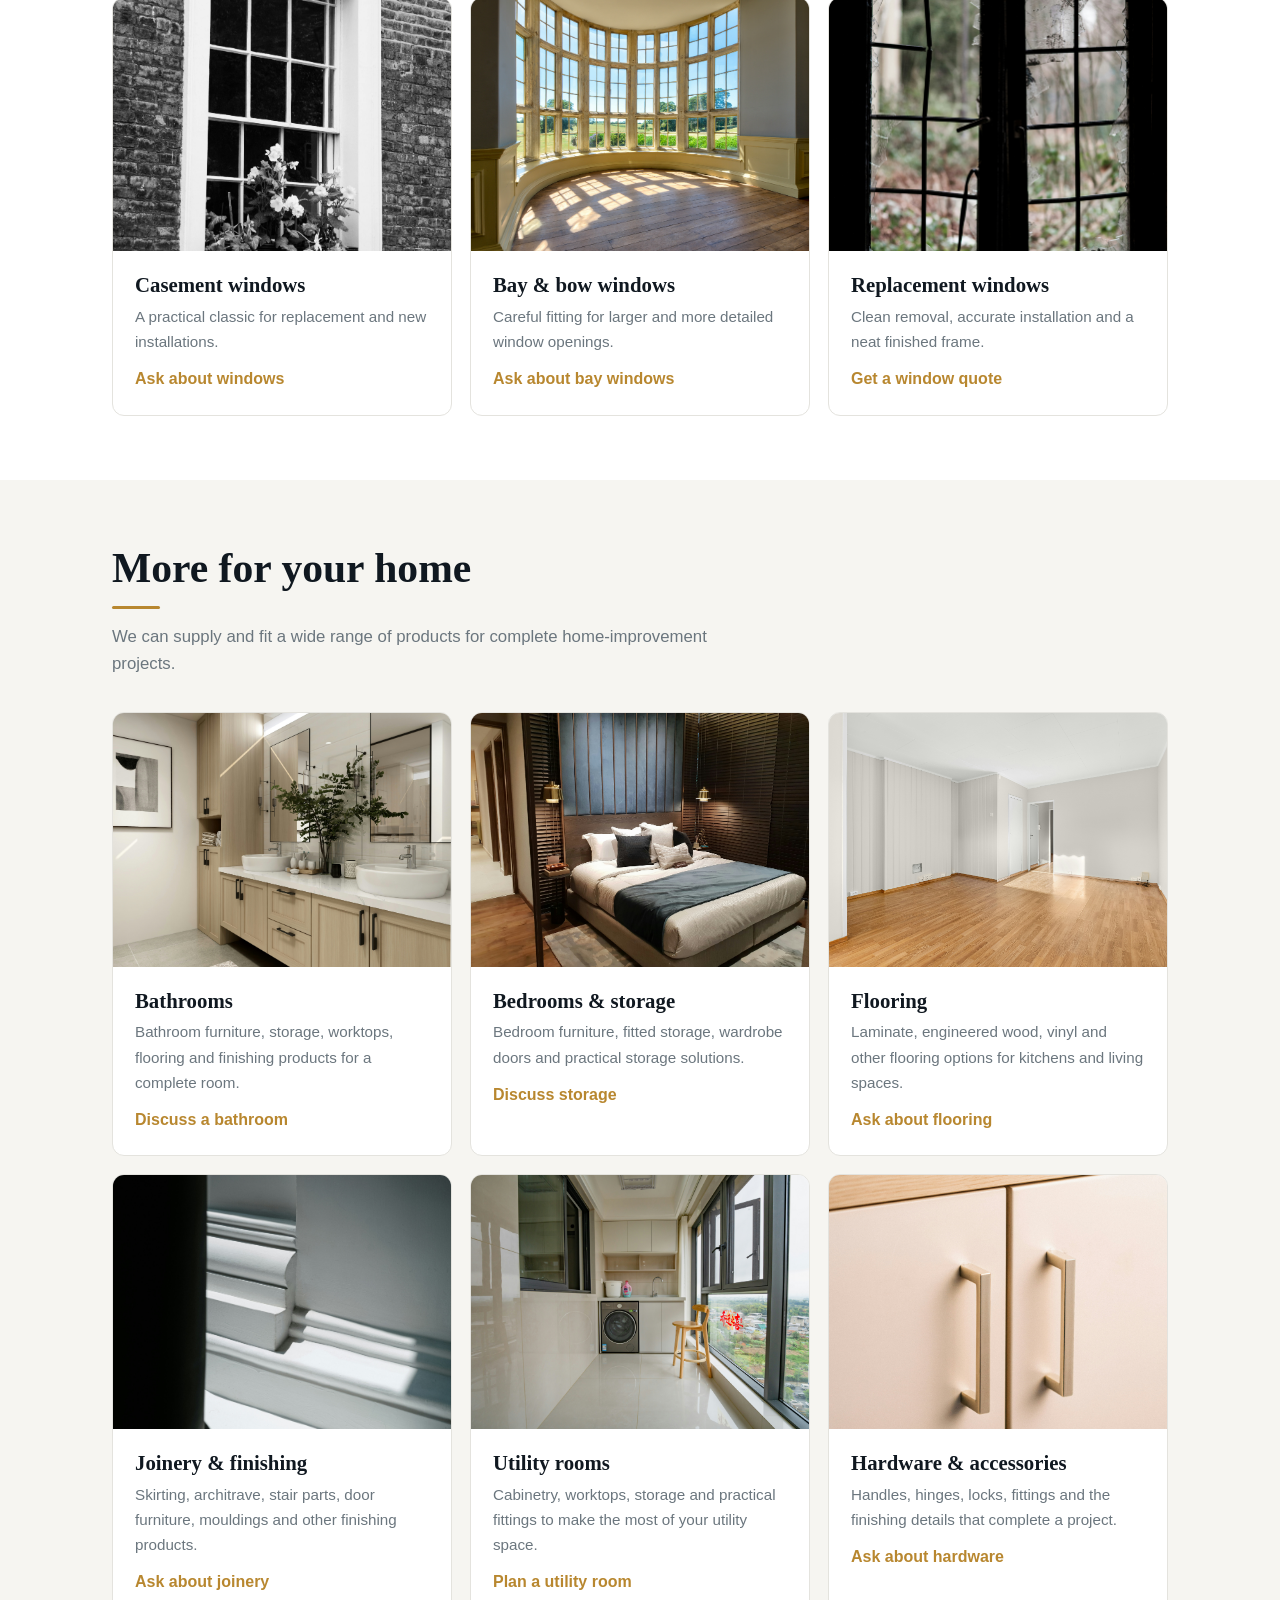
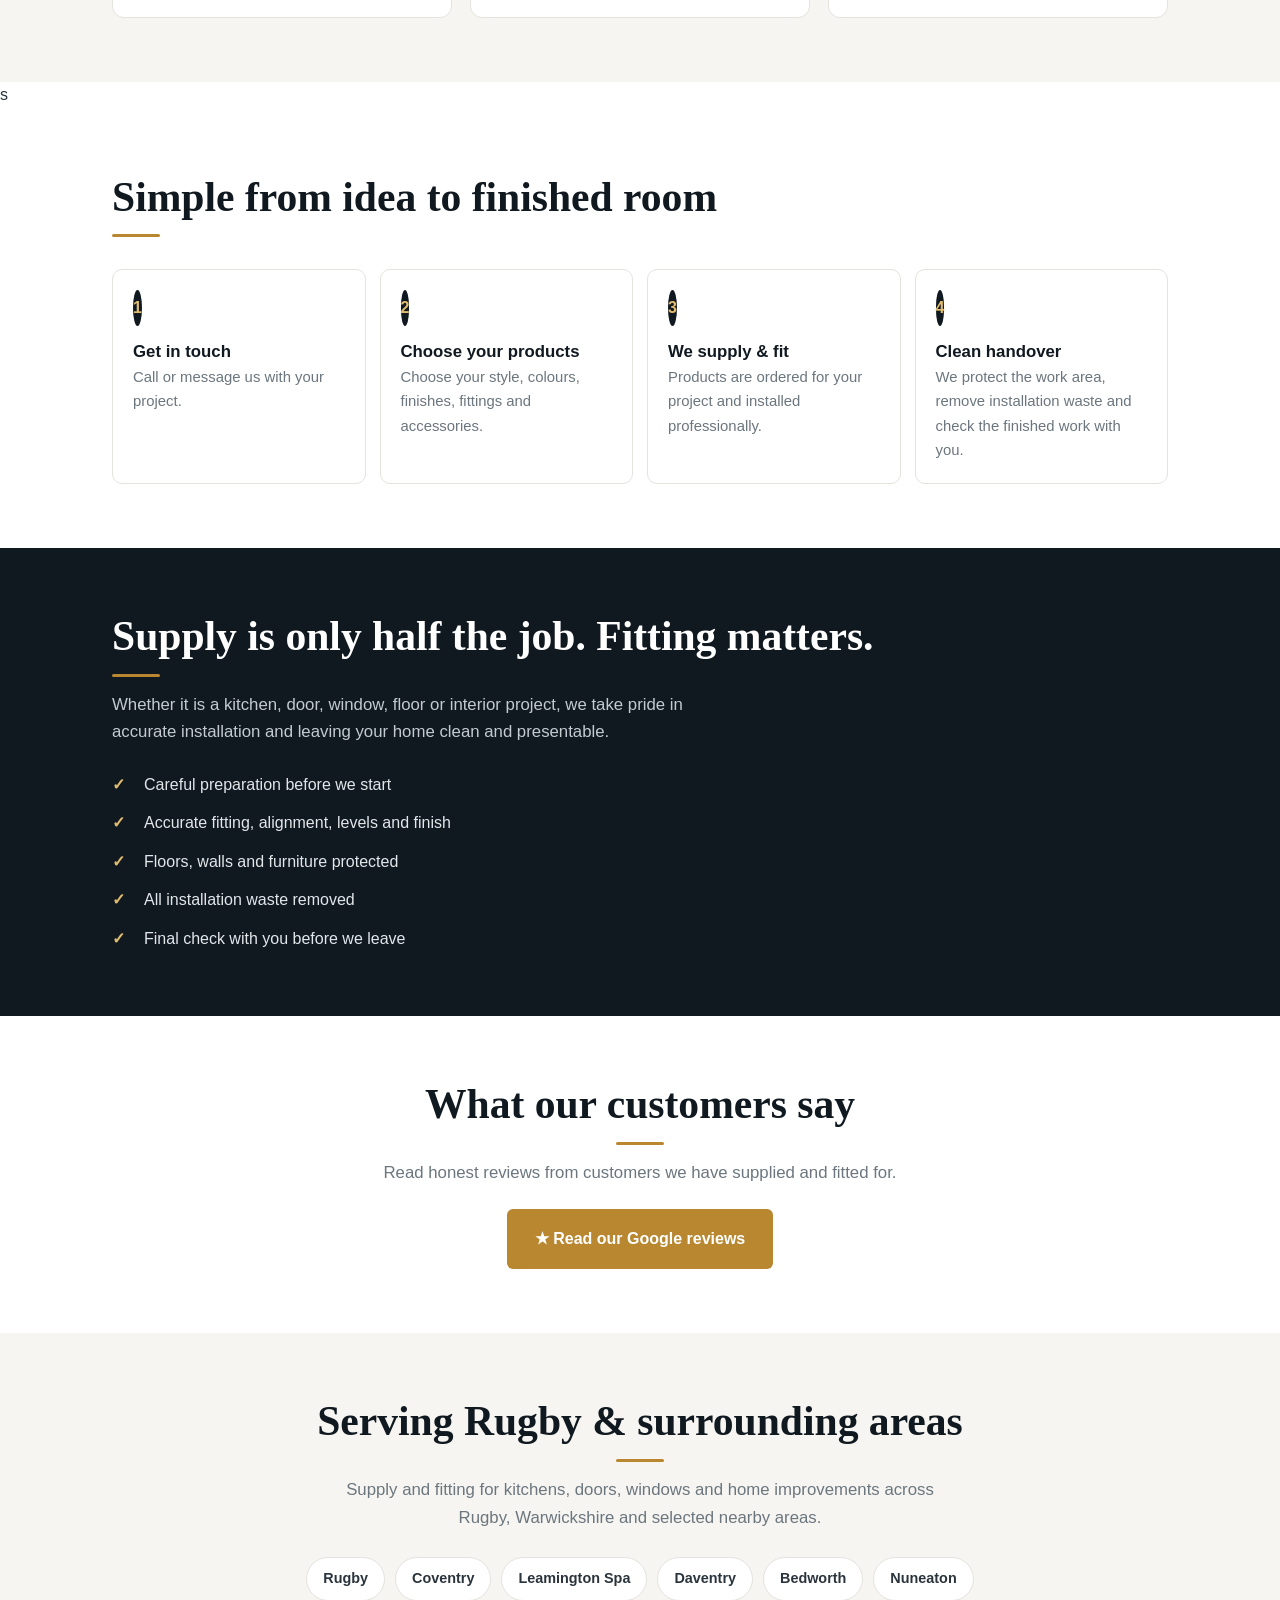
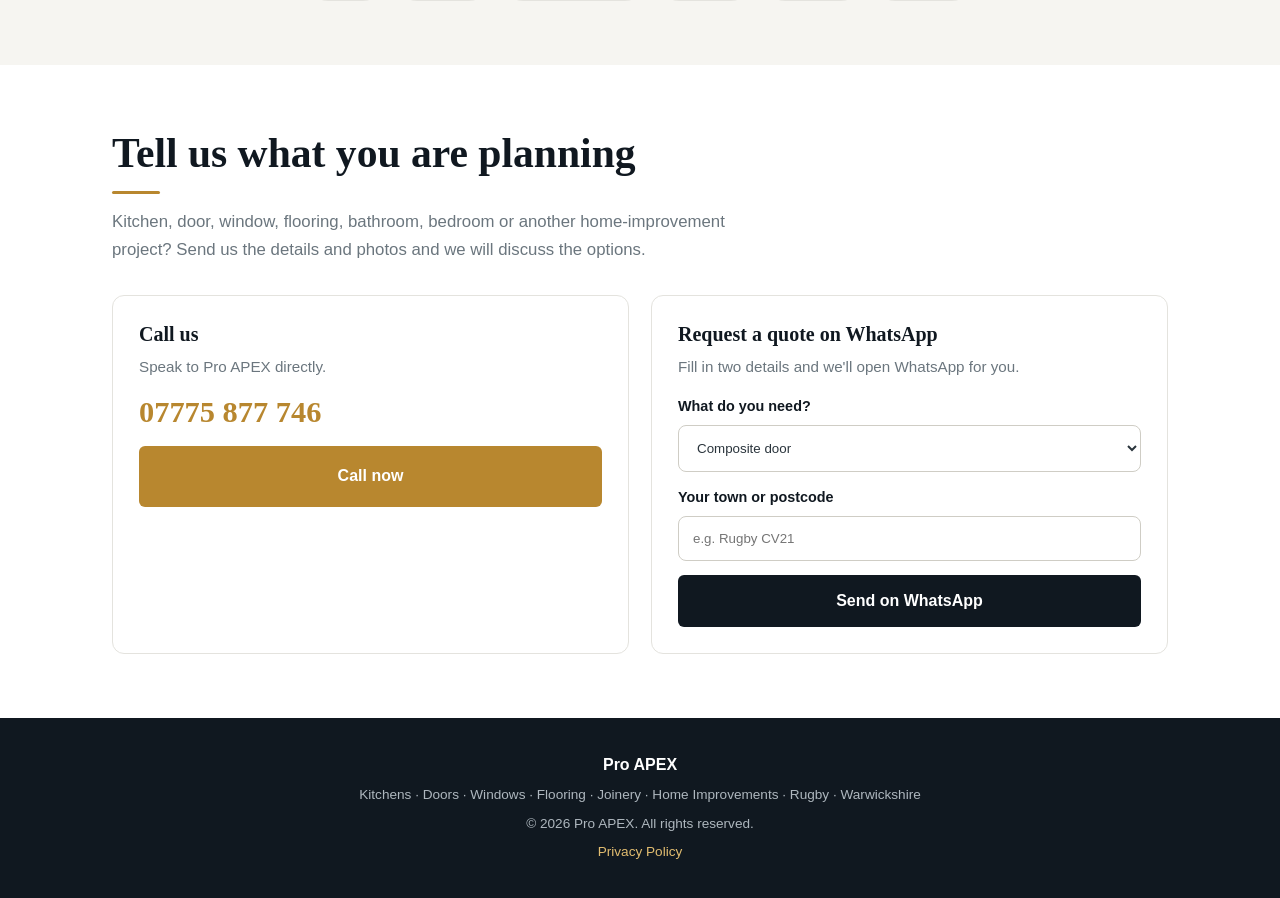
==== commit 58bc7e54: "fff" ====
--- a/index.html
+++ b/index.html
@@ -302,9 +302,9 @@
     <h2>Kitchens</h2>
     <p class="lead">From a complete new kitchen to a simple refresh, we can help you choose units, doors, worktops, storage and finishing touches — then install it properly.</p>
     <div class="products">
-      <article class="product"><div class="img" data-img="images/kitchen.jpg">Kitchen photo</div><div class="body"><h3>Kitchen ranges</h3><p>Modern, traditional and handleless styles with a wide choice of colours and finishes.</p><a class="more" href="#contact">Plan a kitchen</a></div></article>
-      <article class="product"><div class="img" data-img="images/worktops.jpg">Worktop photo</div><div class="body"><h3>Worktops & finishing</h3><p>Laminate, solid wood and premium surface options, plus sinks, taps, handles and splashbacks.</p><a class="more" href="#contact">Ask about worktops</a></div></article>
-      <article class="product"><div class="img" data-img="images/appliances.jpg">Appliance photo</div><div class="body"><h3>Appliances</h3><p>Cooking, cooling and cleaning appliances to complete your kitchen project.</p><a class="more" href="#contact">Ask about appliances</a></div></article>
+      <article class="product"><div class="img" data-img="/img/kitchen ranges.jpg">Kitchen photo</div><div class="body"><h3>Kitchen ranges</h3><p>Modern, traditional and handleless styles with a wide choice of colours and finishes.</p><a class="more" href="#contact">Plan a kitchen</a></div></article>
+      <article class="product"><div class="img" data-img="img/woktop finishing.jpg">Worktop photo</div><div class="body"><h3>Worktops & finishing</h3><p>Laminate, solid wood and premium surface options, plus sinks, taps, handles and splashbacks.</p><a class="more" href="#contact">Ask about worktops</a></div></article>
+      <article class="product"><div class="img" data-img="img/appliances.jpg">Appliance photo</div><div class="body"><h3>Appliances</h3><p>Cooking, cooling and cleaning appliances to complete your kitchen project.</p><a class="more" href="#contact">Ask about appliances</a></div></article>
     </div>
   </div>
 </section>
@@ -315,10 +315,10 @@
     <h2>Doors</h2>
     <p class="lead">Internal and external doors for new projects, renovations and individual replacements. We supply the right style and fit it neatly.</p>
     <div class="products">
-      <article class="product"><div class="img" data-img="images/composite-door.jpg">Composite door photo</div><div class="body"><h3>Composite & entrance doors</h3><p>Secure, attractive front doors in a wide range of styles, colours, glass and hardware.</p><a class="more" href="#contact">Ask about entrance doors</a></div></article>
-      <article class="product"><div class="img" data-img="images/internal-door.jpg">Internal door photo</div><div class="body"><h3>Internal doors</h3><p>Panel, glazed, contemporary and traditional internal doors, including suitable fire-door options.</p><a class="more" href="#contact">Ask about internal doors</a></div></article>
-      <article class="product"><div class="img" data-img="images/bifold-door.jpg">Bi-fold door photo</div><div class="body"><h3>Bi-fold, patio & French doors</h3><p>Open-plan and garden door solutions with careful installation and a clean finish.</p><a class="more" href="#contact">Ask about patio doors</a></div></article>
-      <article class="product"><div class="img" data-img="images/sliding-door.jpg">Sliding door photo</div><div class="body"><h3>Sliding & wardrobe doors</h3><p>Practical sliding systems for rooms, storage and modern interiors.</p><a class="more" href="#contact">Ask about sliding doors</a></div></article>
+      <article class="product"><div class="img" data-img="img/composit door.jpg">Composite door photo</div><div class="body"><h3>Composite & entrance doors</h3><p>Secure, attractive front doors in a wide range of styles, colours, glass and hardware.</p><a class="more" href="#contact">Ask about entrance doors</a></div></article>
+      <article class="product"><div class="img" data-img="img/internal doors.jpg">Internal door photo</div><div class="body"><h3>Internal doors</h3><p>Panel, glazed, contemporary and traditional internal doors, including suitable fire-door options.</p><a class="more" href="#contact">Ask about internal doors</a></div></article>
+      <article class="product"><div class="img" data-img="img/bifold doors.jpg">Bi-fold door photo</div><div class="body"><h3>Bi-fold, patio & French doors</h3><p>Open-plan and garden door solutions with careful installation and a clean finish.</p><a class="more" href="#contact">Ask about patio doors</a></div></article>
+      <article class="product"><div class="img" data-img="img/wordrobe doors.jpg">Sliding door photo</div><div class="body"><h3>Sliding & wardrobe doors</h3><p>Practical sliding systems for rooms, storage and modern interiors.</p><a class="more" href="#contact">Ask about sliding doors</a></div></article>
     </div>
   </div>
 </section>
@@ -329,9 +329,9 @@
     <h2>Windows</h2>
     <p class="lead">Replacement and new windows fitted accurately, with attention to the surrounding finish and a tidy handover.</p>
     <div class="products">
-      <article class="product"><div class="img" data-img="images/casement-window.jpg">Casement window photo</div><div class="body"><h3>Casement windows</h3><p>A practical classic for replacement and new installations.</p><a class="more" href="#contact">Ask about windows</a></div></article>
-      <article class="product"><div class="img" data-img="images/bay-window.jpg">Bay & bow window photo</div><div class="body"><h3>Bay & bow windows</h3><p>Careful fitting for larger and more detailed window openings.</p><a class="more" href="#contact">Ask about bay windows</a></div></article>
-      <article class="product"><div class="img" data-img="images/replacement-window.jpg">Replacement window photo</div><div class="body"><h3>Replacement windows</h3><p>Clean removal, accurate installation and a neat finished frame.</p><a class="more" href="#contact">Get a window quote</a></div></article>
+      <article class="product"><div class="img" data-img="img/casement windows.jpg">Casement window photo</div><div class="body"><h3>Casement windows</h3><p>A practical classic for replacement and new installations.</p><a class="more" href="#contact">Ask about windows</a></div></article>
+      <article class="product"><div class="img" data-img="img/bay windows.jpg">Bay & bow window photo</div><div class="body"><h3>Bay & bow windows</h3><p>Careful fitting for larger and more detailed window openings.</p><a class="more" href="#contact">Ask about bay windows</a></div></article>
+      <article class="product"><div class="img" data-img="img/replacement windows.jpg">Replacement window photo</div><div class="body"><h3>Replacement windows</h3><p>Clean removal, accurate installation and a neat finished frame.</p><a class="more" href="#contact">Get a window quote</a></div></article>
     </div>
   </div>
 </section>
@@ -342,17 +342,17 @@
     <h2>More for your home</h2>
     <p class="lead">We can supply and fit a wide range of products for complete home-improvement projects.</p>
     <div class="products">
-      <article class="product"><div class="img" data-img="images/bathroom.jpg">Bathroom photo</div><div class="body"><h3>Bathrooms</h3><p>Bathroom furniture, storage, worktops, flooring and finishing products for a complete room.</p><a class="more" href="#contact">Discuss a bathroom</a></div></article>
-      <article class="product"><div class="img" data-img="images/bedroom.jpg">Bedroom photo</div><div class="body"><h3>Bedrooms & storage</h3><p>Bedroom furniture, fitted storage, wardrobe doors and practical storage solutions.</p><a class="more" href="#contact">Discuss storage</a></div></article>
-      <article class="product"><div class="img" data-img="images/flooring.jpg">Flooring photo</div><div class="body"><h3>Flooring</h3><p>Laminate, engineered wood, vinyl and other flooring options for kitchens and living spaces.</p><a class="more" href="#contact">Ask about flooring</a></div></article>
-      <article class="product"><div class="img" data-img="images/joinery.jpg">Joinery photo</div><div class="body"><h3>Joinery & finishing</h3><p>Skirting, architrave, stair parts, door furniture, mouldings and other finishing products.</p><a class="more" href="#contact">Ask about joinery</a></div></article>
-      <article class="product"><div class="img" data-img="images/utility.jpg">Utility room photo</div><div class="body"><h3>Utility rooms</h3><p>Cabinetry, worktops, storage and practical fittings to make the most of your utility space.</p><a class="more" href="#contact">Plan a utility room</a></div></article>
-      <article class="product"><div class="img" data-img="images/hardware.jpg">Hardware photo</div><div class="body"><h3>Hardware & accessories</h3><p>Handles, hinges, locks, fittings and the finishing details that complete a project.</p><a class="more" href="#contact">Ask about hardware</a></div></article>
-    </div>
-  </div>
-</section>
-
-<!-- HOW IT WORKS -->
+      <article class="product"><div class="img" data-img="img/Bathroom furniture.jpg">Bathroom photo</div><div class="body"><h3>Bathrooms</h3><p>Bathroom furniture, storage, worktops, flooring and finishing products for a complete room.</p><a class="more" href="#contact">Discuss a bathroom</a></div></article>
+      <article class="product"><div class="img" data-img="img/bedroom.jpg">Bedroom photo</div><div class="body"><h3>Bedrooms & storage</h3><p>Bedroom furniture, fitted storage, wardrobe doors and practical storage solutions.</p><a class="more" href="#contact">Discuss storage</a></div></article>
+      <article class="product"><div class="img" data-img="img/flooring.jpg">Flooring photo</div><div class="body"><h3>Flooring</h3><p>Laminate, engineered wood, vinyl and other flooring options for kitchens and living spaces.</p><a class="more" href="#contact">Ask about flooring</a></div></article>
+      <article class="product"><div class="img" data-img="img/joinery.jpg">Joinery photo</div><div class="body"><h3>Joinery & finishing</h3><p>Skirting, architrave, stair parts, door furniture, mouldings and other finishing products.</p><a class="more" href="#contact">Ask about joinery</a></div></article>
+      <article class="product"><div class="img" data-img="img/utility.jpeg">Utility room photo</div><div class="body"><h3>Utility rooms</h3><p>Cabinetry, worktops, storage and practical fittings to make the most of your utility space.</p><a class="more" href="#contact">Plan a utility room</a></div></article>
+      <article class="product"><div class="img" data-img="img/hardware.jpg">Hardware photo</div><div class="body"><h3>Hardware & accessories</h3><p>Handles, hinges, locks, fittings and the finishing details that complete a project.</p><a class="more" href="#contact">Ask about hardware</a></div></article>
+    </div>
+  </div>
+</section>
+
+<!-- HOW IT WORKS -->s
 <section>
   <div class="wrap">
     <h2>Simple from idea to finished room</h2>
